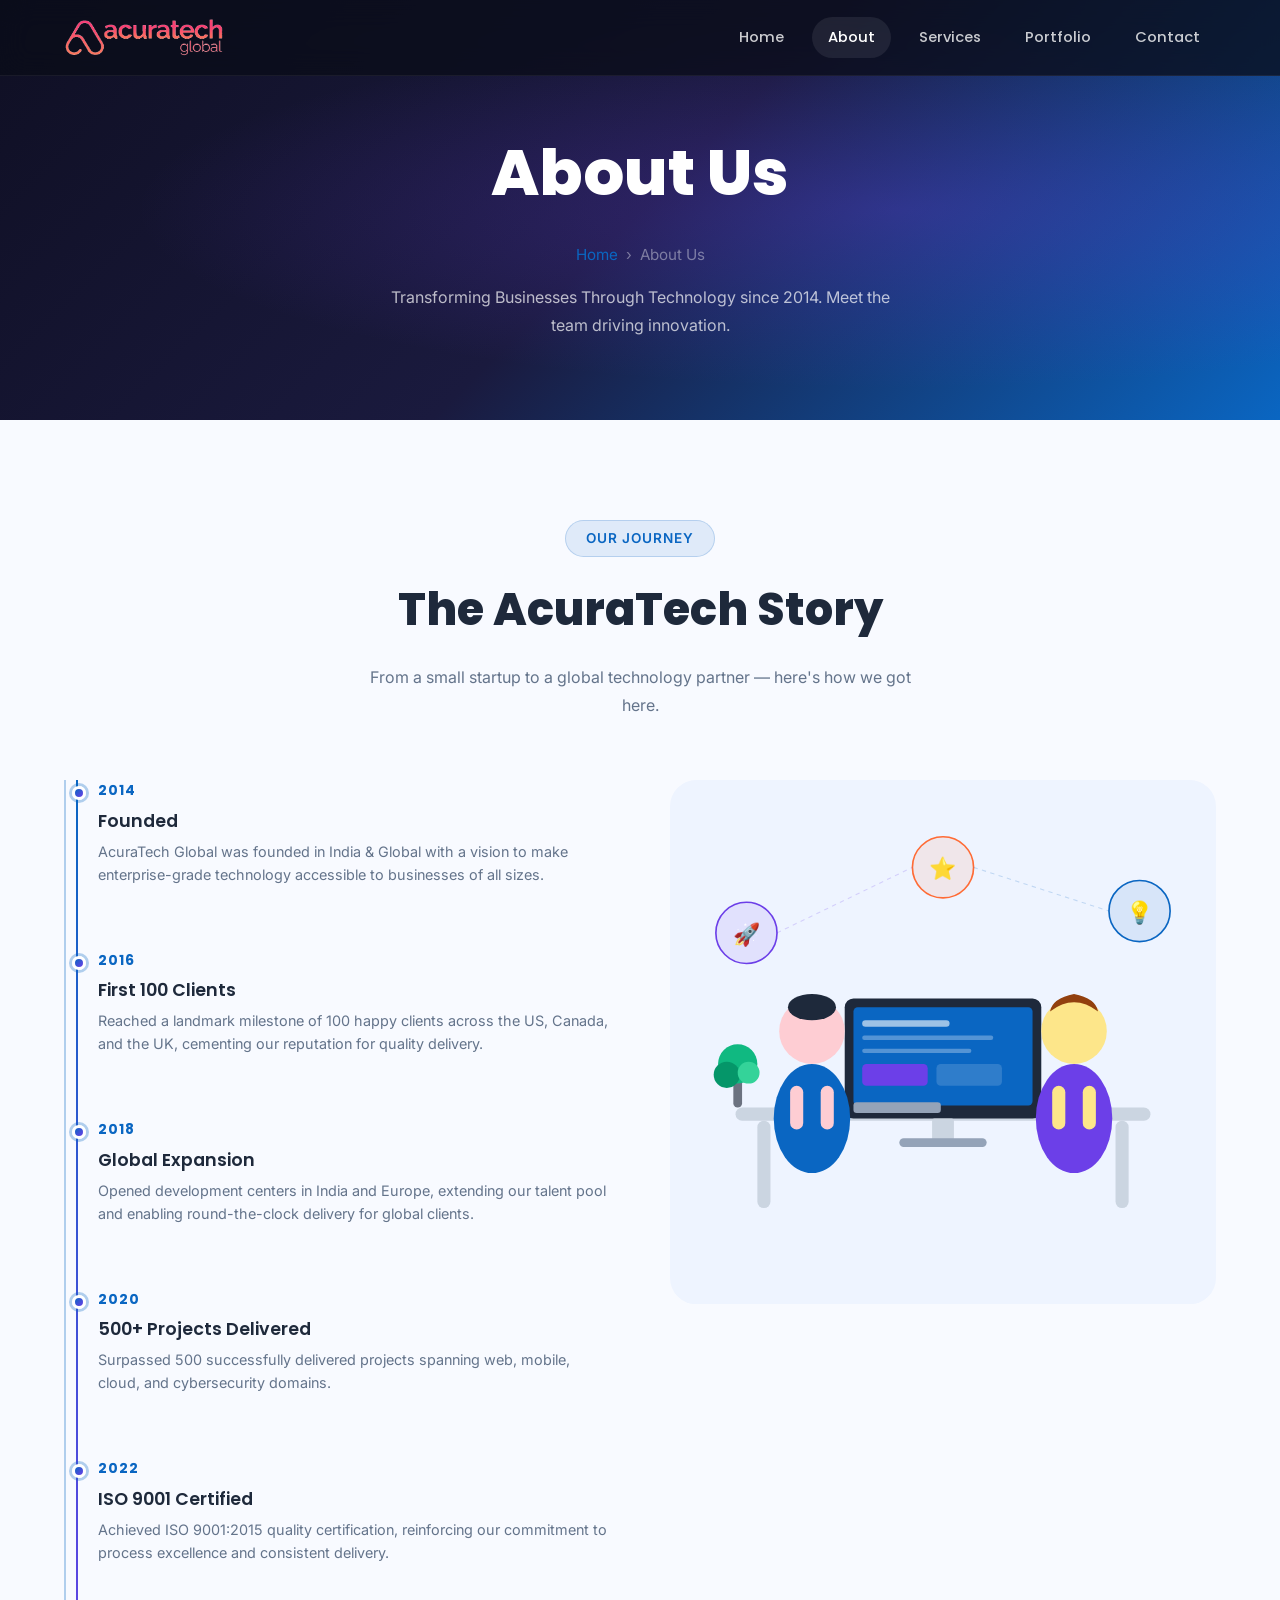
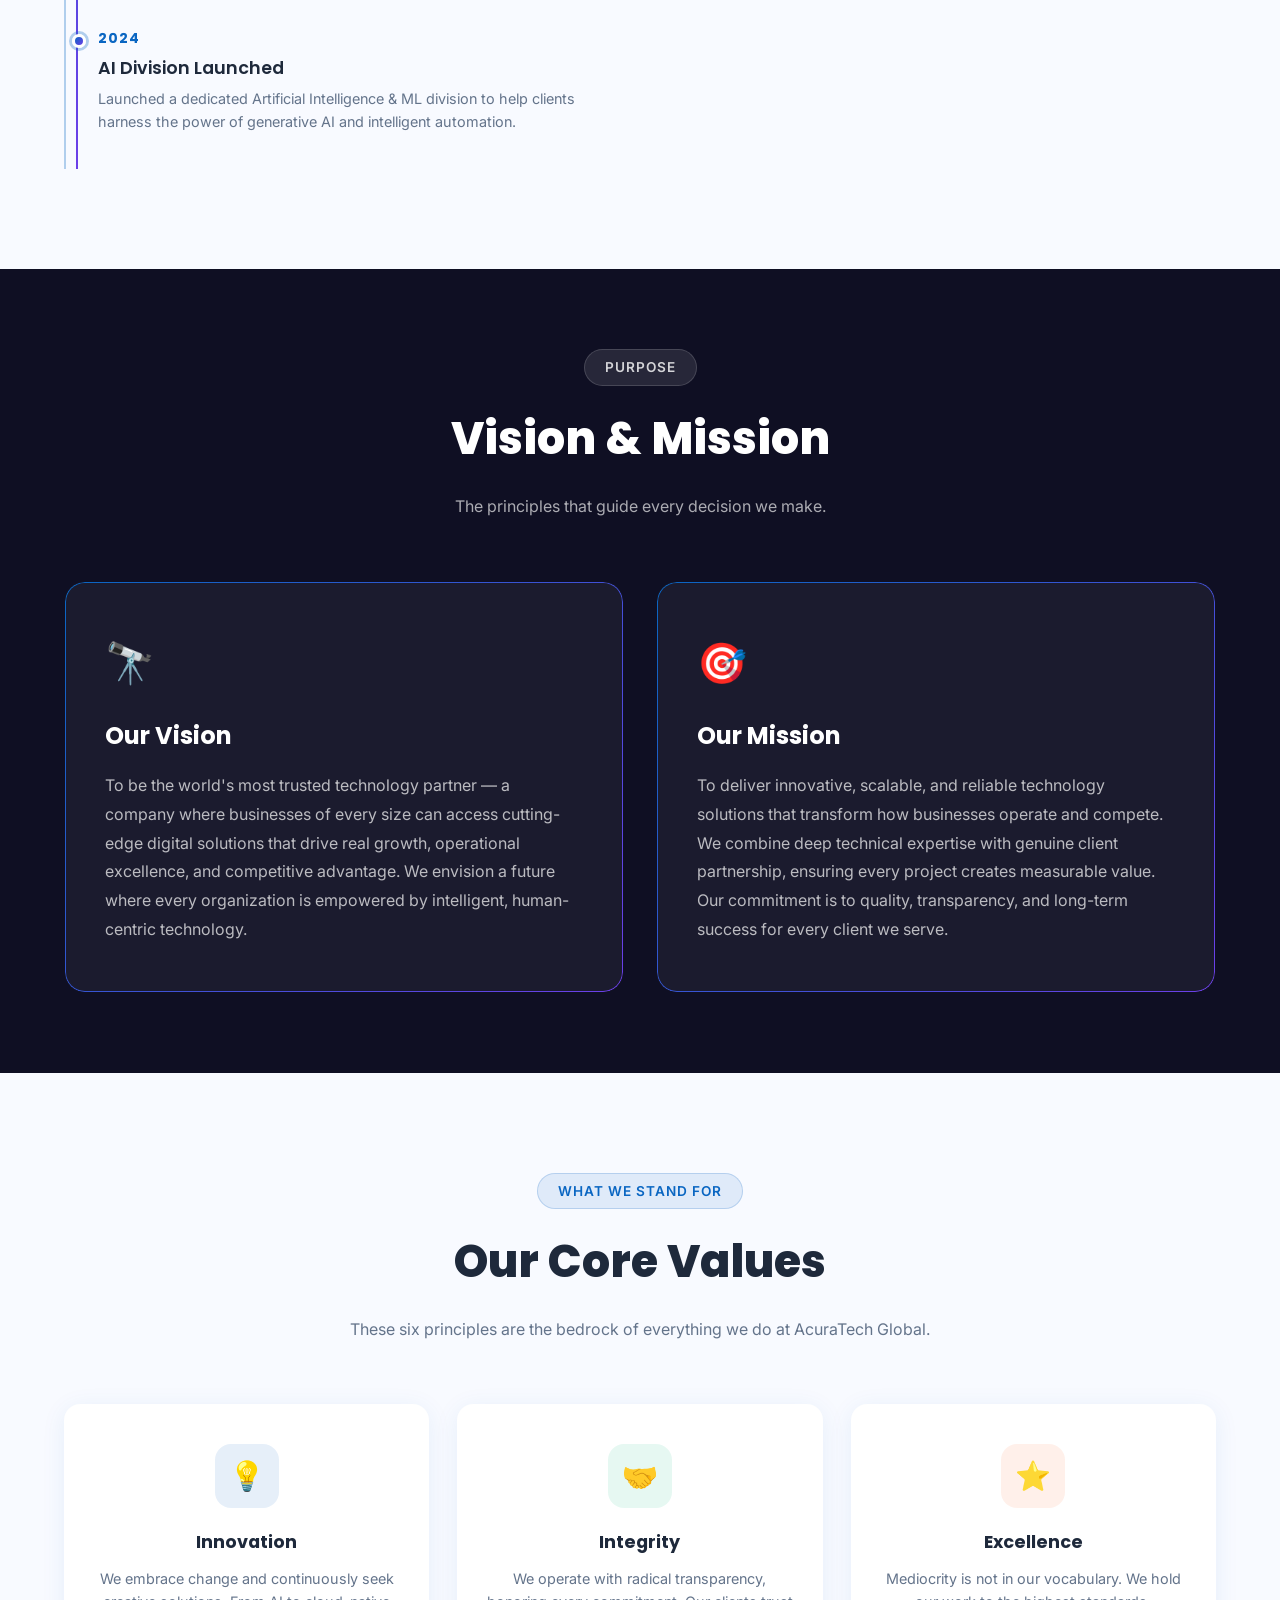
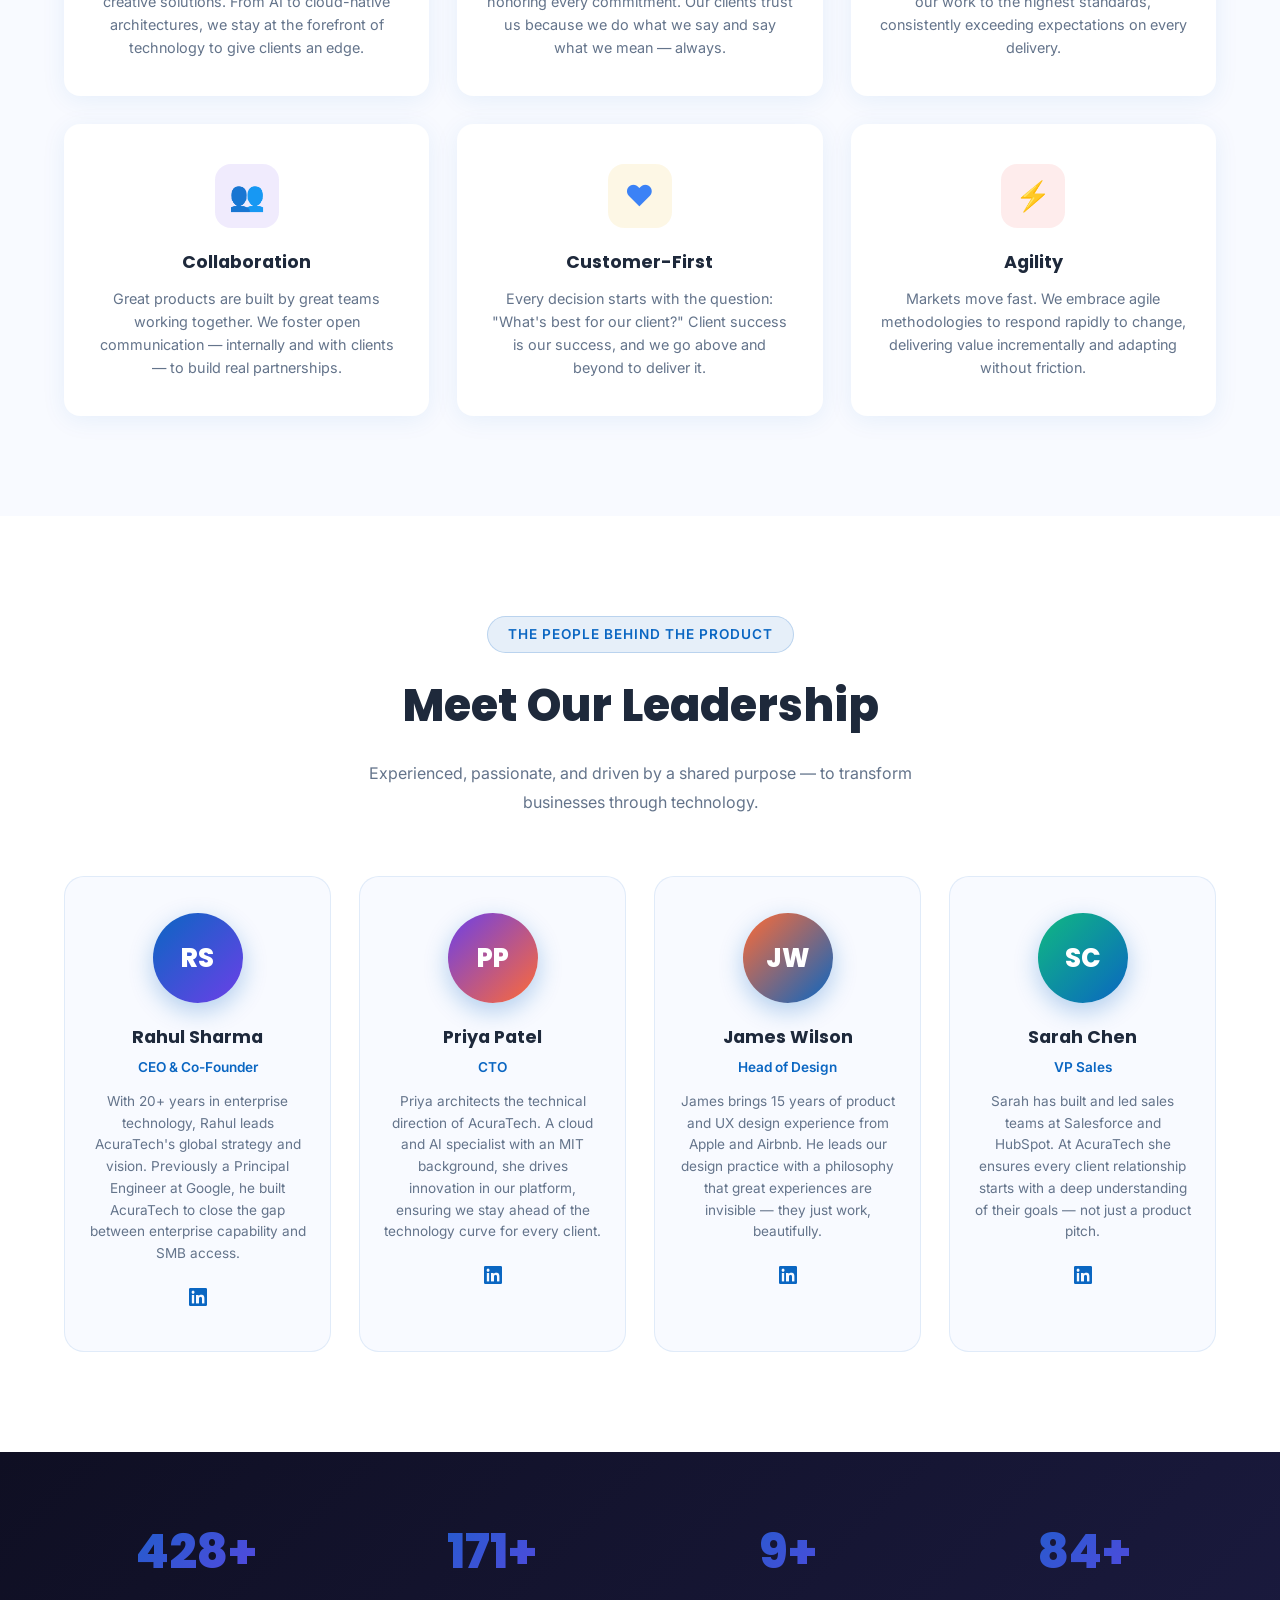
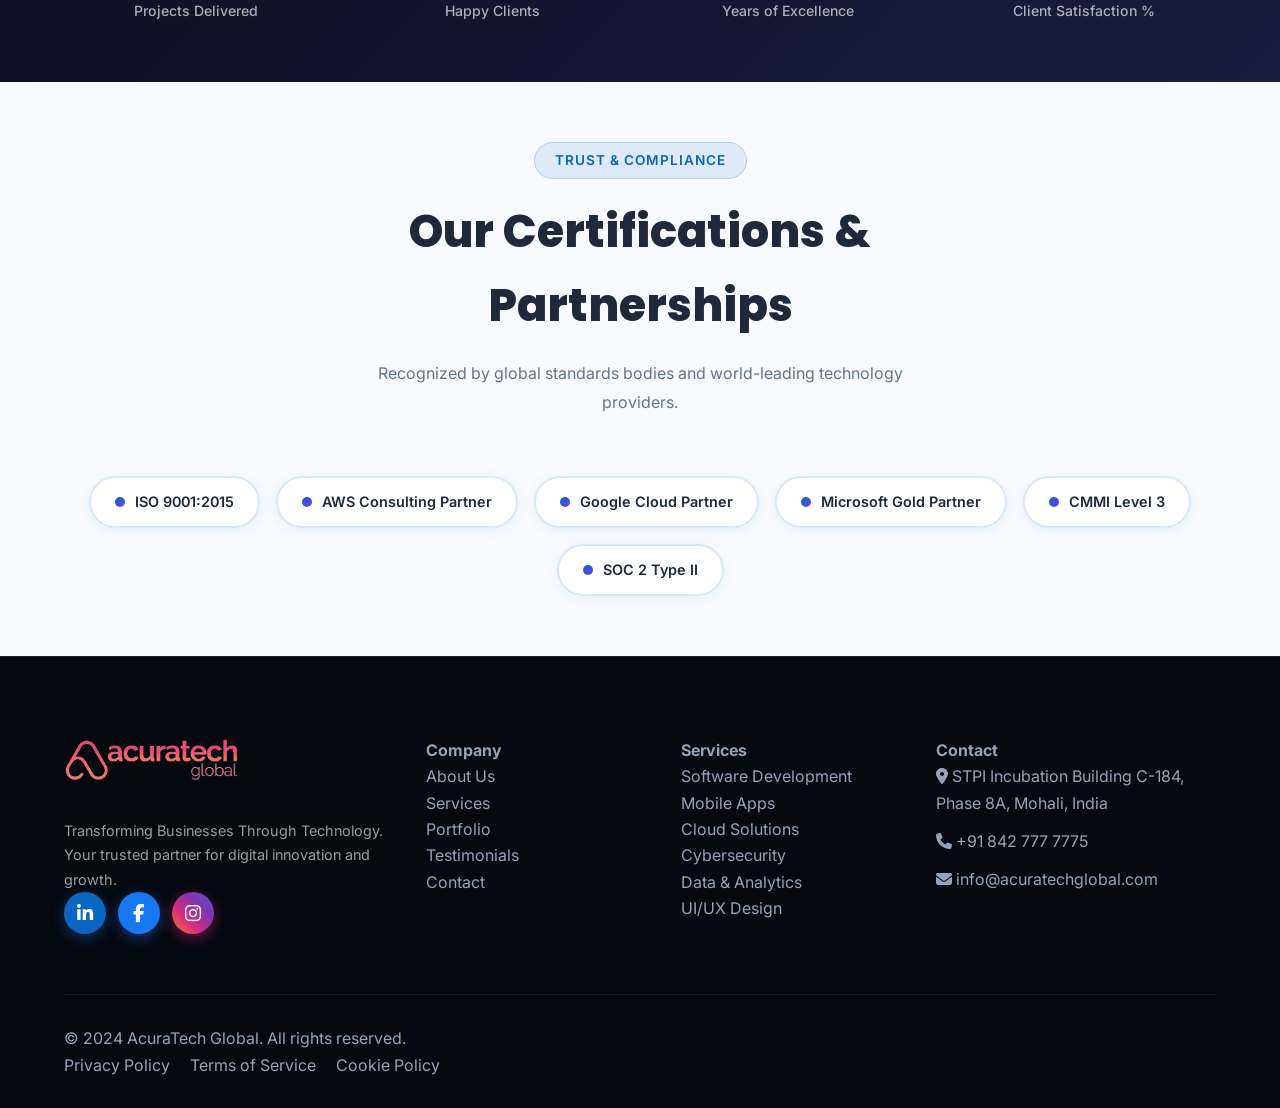
==== about.html @ f81a0699 "Initial commit" ====
<!DOCTYPE html>
<html lang="en">
<head>
  <meta charset="UTF-8" />
  <meta name="viewport" content="width=device-width, initial-scale=1.0" />
  <meta name="description" content="Learn about AcuraTech Global — our story, mission, vision, core values, and the team behind transforming businesses through technology." />
  <meta property="og:title" content="About Us | AcuraTech Global" />
  <meta property="og:description" content="Transforming Businesses Through Technology since 2014. Meet our team and discover our story." />
  <title>About Us | AcuraTech Global</title>

  <!-- Google Fonts -->
  <link rel="preconnect" href="https://fonts.googleapis.com" />
  <link rel="preconnect" href="https://fonts.gstatic.com" crossorigin />
  <link href="https://fonts.googleapis.com/css2?family=Poppins:wght@400;600;700;800&family=Inter:wght@400;500;600&display=swap" rel="stylesheet" />

  <!-- Font Awesome 6 -->
  <link rel="stylesheet" href="https://cdnjs.cloudflare.com/ajax/libs/font-awesome/6.5.0/css/all.min.css" />

  <!-- Main Stylesheet -->
  <link rel="stylesheet" href="assets/css/style.css" />

  <style>
    /* ── Page-level overrides & extras ── */

    /* Page Hero */
    .page-hero {
      background: linear-gradient(135deg, #0F0F23 0%, #1a1a3e 50%, #0A66C2 100%);
      padding: 120px 0 80px;
      text-align: center;
      position: relative;
      overflow: hidden;
    }
    .page-hero::before {
      content: '';
      position: absolute;
      inset: 0;
      background: radial-gradient(ellipse at 70% 50%, rgba(108,63,232,0.3) 0%, transparent 60%);
    }
    .page-hero h1 {
      font-family: 'Poppins', sans-serif;
      font-size: clamp(2.5rem, 5vw, 4rem);
      font-weight: 800;
      color: #fff;
      position: relative;
    }
    .breadcrumb {
      display: flex;
      justify-content: center;
      gap: 0.5rem;
      margin-top: 1rem;
      font-family: 'Inter', sans-serif;
      font-size: 0.95rem;
      color: rgba(255,255,255,0.65);
      position: relative;
    }
    .breadcrumb a { color: #0A66C2; text-decoration: none; }
    .breadcrumb span { color: rgba(255,255,255,0.4); }

    /* Story Section */
    .story-section { padding: 100px 0; background: #F8FAFF; }
    .story-grid { display: grid; grid-template-columns: 1fr 1fr; gap: 60px; align-items: start; }
    .timeline { position: relative; padding-left: 32px; }
    .timeline::before {
      content: '';
      position: absolute;
      left: 10px; top: 0; bottom: 0;
      width: 2px;
      background: linear-gradient(to bottom, #0A66C2, #6C3FE8);
    }
    .timeline-item { position: relative; margin-bottom: 36px; }
    .timeline-item::before {
      content: '';
      position: absolute;
      left: -26px; top: 6px;
      width: 14px; height: 14px;
      border-radius: 50%;
      background: linear-gradient(135deg, #0A66C2, #6C3FE8);
      border: 3px solid #fff;
      box-shadow: 0 0 0 3px rgba(10,102,194,0.3);
    }
    .timeline-year {
      font-family: 'Poppins', sans-serif;
      font-weight: 700;
      font-size: 0.85rem;
      color: #0A66C2;
      text-transform: uppercase;
      letter-spacing: 1px;
      margin-bottom: 4px;
    }
    .timeline-title {
      font-family: 'Poppins', sans-serif;
      font-weight: 600;
      font-size: 1.1rem;
      color: #1E293B;
      margin-bottom: 4px;
    }
    .timeline-desc { font-family: 'Inter', sans-serif; color: #64748B; font-size: 0.9rem; line-height: 1.6; }
    .story-illustration { display: flex; align-items: center; justify-content: center; }

    /* Vision & Mission */
    .vision-mission { padding: 80px 0; background: #0F0F23; }
    .vm-grid { display: grid; grid-template-columns: 1fr 1fr; gap: 32px; }
    .vm-card {
      border-radius: 20px;
      padding: 48px 40px;
      position: relative;
      overflow: hidden;
      background: rgba(255,255,255,0.05);
      border: 1px solid transparent;
      background-clip: padding-box;
    }
    .vm-card::before {
      content: '';
      position: absolute;
      inset: 0;
      border-radius: 20px;
      padding: 1px;
      background: linear-gradient(135deg, #0A66C2, #6C3FE8);
      -webkit-mask: linear-gradient(#fff 0 0) content-box, linear-gradient(#fff 0 0);
      -webkit-mask-composite: destination-out;
      mask-composite: exclude;
    }
    .vm-icon { font-size: 2.5rem; margin-bottom: 20px; }
    .vm-card h3 {
      font-family: 'Poppins', sans-serif;
      font-size: 1.5rem;
      font-weight: 700;
      color: #fff;
      margin-bottom: 16px;
    }
    .vm-card p { font-family: 'Inter', sans-serif; color: rgba(255,255,255,0.7); line-height: 1.8; }

    /* Core Values */
    .core-values { padding: 100px 0; background: #F8FAFF; }
    .values-grid { display: grid; grid-template-columns: repeat(3, 1fr); gap: 28px; }
    .value-card {
      background: #fff;
      border-radius: 16px;
      padding: 36px 28px;
      text-align: center;
      box-shadow: 0 4px 24px rgba(10,102,194,0.08);
      transition: transform 0.3s, box-shadow 0.3s;
      border-top: 4px solid transparent;
    }
    .value-card:hover { transform: translateY(-8px); box-shadow: 0 16px 40px rgba(10,102,194,0.15); border-top-color: #0A66C2; }
    .value-icon {
      width: 64px; height: 64px;
      border-radius: 16px;
      display: flex; align-items: center; justify-content: center;
      font-size: 1.8rem;
      margin: 0 auto 20px;
    }
    .value-card h3 { font-family: 'Poppins', sans-serif; font-weight: 700; font-size: 1.1rem; color: #1E293B; margin-bottom: 10px; }
    .value-card p { font-family: 'Inter', sans-serif; color: #64748B; font-size: 0.9rem; line-height: 1.6; }

    /* Team Section */
    .team-section { padding: 100px 0; background: #fff; }
    .team-grid { display: grid; grid-template-columns: repeat(4, 1fr); gap: 28px; }
    .team-card {
      border-radius: 20px;
      padding: 36px 24px;
      text-align: center;
      background: #F8FAFF;
      border: 1px solid rgba(10,102,194,0.1);
      transition: transform 0.3s, box-shadow 0.3s;
    }
    .team-card:hover { transform: translateY(-8px); box-shadow: 0 20px 50px rgba(10,102,194,0.12); }
    .avatar {
      width: 90px; height: 90px;
      border-radius: 50%;
      display: flex; align-items: center; justify-content: center;
      font-family: 'Poppins', sans-serif;
      font-size: 1.6rem;
      font-weight: 800;
      color: #fff;
      margin: 0 auto 20px;
      box-shadow: 0 8px 24px rgba(10,102,194,0.3);
    }
    .avatar-rs { background: linear-gradient(135deg, #0A66C2, #6C3FE8); }
    .avatar-pp { background: linear-gradient(135deg, #6C3FE8, #FF6B35); }
    .avatar-jw { background: linear-gradient(135deg, #FF6B35, #0A66C2); }
    .avatar-sc { background: linear-gradient(135deg, #10B981, #0A66C2); }
    .team-name { font-family: 'Poppins', sans-serif; font-weight: 700; font-size: 1.1rem; color: #1E293B; margin-bottom: 4px; }
    .team-role { font-family: 'Inter', sans-serif; font-size: 0.85rem; color: #0A66C2; font-weight: 600; margin-bottom: 12px; }
    .team-bio { font-family: 'Inter', sans-serif; color: #64748B; font-size: 0.85rem; line-height: 1.6; margin-bottom: 16px; }
    .team-linkedin { color: #0A66C2; font-size: 1.3rem; transition: color 0.2s; }
    .team-linkedin:hover { color: #6C3FE8; }

    /* Certifications */
    .certifications { padding: 60px 0; background: #F8FAFF; }
    .cert-pills { display: flex; flex-wrap: wrap; gap: 16px; justify-content: center; }
    .cert-pill {
      display: flex; align-items: center; gap: 10px;
      background: #fff;
      border: 2px solid rgba(10,102,194,0.15);
      border-radius: 50px;
      padding: 12px 24px;
      font-family: 'Inter', sans-serif;
      font-weight: 600;
      font-size: 0.9rem;
      color: #1E293B;
      box-shadow: 0 2px 12px rgba(10,102,194,0.08);
      transition: border-color 0.2s, box-shadow 0.2s;
    }
    .cert-pill:hover { border-color: #0A66C2; box-shadow: 0 4px 20px rgba(10,102,194,0.15); }
    .cert-pill .cert-dot {
      width: 10px; height: 10px;
      border-radius: 50%;
      background: linear-gradient(135deg, #0A66C2, #6C3FE8);
      flex-shrink: 0;
    }

    /* Stats strip — reuse homepage style */
    .stats-strip { padding: 60px 0; background: linear-gradient(135deg, #0F0F23, #1a1a3e); }
    .stats-grid { display: grid; grid-template-columns: repeat(4, 1fr); gap: 32px; text-align: center; }
    .stat-number { font-family: 'Poppins', sans-serif; font-size: 3rem; font-weight: 800; background: linear-gradient(135deg, #0A66C2, #6C3FE8); -webkit-background-clip: text; -webkit-text-fill-color: transparent; }
    .stat-label { font-family: 'Inter', sans-serif; color: rgba(255,255,255,0.65); margin-top: 8px; }

    /* Section header */
    .section-header { text-align: center; margin-bottom: 60px; }
    .section-tag {
      display: inline-block;
      background: rgba(10,102,194,0.1);
      color: #0A66C2;
      border: 1px solid rgba(10,102,194,0.2);
      border-radius: 50px;
      padding: 6px 20px;
      font-family: 'Inter', sans-serif;
      font-size: 0.85rem;
      font-weight: 600;
      text-transform: uppercase;
      letter-spacing: 1px;
      margin-bottom: 16px;
    }
    .section-header h2 {
      font-family: 'Poppins', sans-serif;
      font-size: clamp(1.8rem, 3.5vw, 2.8rem);
      font-weight: 800;
      color: #1E293B;
      margin-bottom: 16px;
    }
    .section-header h2.light { color: #fff; }
    .section-header p { font-family: 'Inter', sans-serif; color: #64748B; max-width: 580px; margin: 0 auto; line-height: 1.8; }
    .section-header p.light { color: rgba(255,255,255,0.65); }

    /* Container */
    .container { max-width: 1200px; margin: 0 auto; padding: 0 24px; }

    /* Responsive */
    @media (max-width: 1024px) { .team-grid { grid-template-columns: repeat(2, 1fr); } .values-grid { grid-template-columns: repeat(2, 1fr); } }
    @media (max-width: 768px) { .story-grid, .vm-grid { grid-template-columns: 1fr; } .team-grid { grid-template-columns: 1fr 1fr; } .stats-grid { grid-template-columns: 1fr 1fr; } }
    @media (max-width: 480px) { .team-grid, .values-grid, .stats-grid { grid-template-columns: 1fr; } }
  </style>
</head>
<body>

<!-- Page Loader -->
<div id="page-loader" class="page-loader">
  <div class="loader-spinner"></div>
</div>

<!-- Scroll Progress -->
<div id="scroll-progress" class="scroll-progress"></div>

<!-- ═══ NAVBAR ═══ -->
<header id="navbar" class="navbar">
  <div class="container nav-inner">
    <a href="index.html" class="nav-logo" aria-label="AcuraTech Global – Home">
        <img src="assets/images/logo.png" alt="AcuraTech Global" class="site-logo" width="165" height="44" />
      </a>

    <nav class="nav-links" id="nav-links">
      <a href="index.html">Home</a>
      <a href="about.html" class="active">About</a>
      <a href="services.html">Services</a>
      <a href="index.html#portfolio">Portfolio</a>
      <a href="contact.html">Contact</a>
    </nav>

    <div class="nav-actions">
      <button class="menu-btn" id="menu-btn" aria-label="Toggle menu">
        <span></span><span></span><span></span>
      </button>
    </div>
  </div>

  <!-- Mobile menu -->
  <div class="mobile-menu" id="mobile-menu">
    <a href="index.html">Home</a>
    <a href="about.html" class="active">About</a>
    <a href="services.html">Services</a>
    <a href="index.html#portfolio">Portfolio</a>
    <a href="contact.html">Contact</a>
    </div>
</header>

<main>

  <!-- ═══ PAGE HERO ═══ -->
  <section class="page-hero">
    <div class="container">
      <h1>About Us</h1>
      <nav class="breadcrumb" aria-label="Breadcrumb">
        <a href="index.html">Home</a>
        <span>›</span>
        <span>About Us</span>
      </nav>
      <p style="color:rgba(255,255,255,0.7); font-family:'Inter',sans-serif; margin-top:16px; max-width:520px; margin-left:auto; margin-right:auto; line-height:1.8; position:relative;">
        Transforming Businesses Through Technology since 2014. Meet the team driving innovation.
      </p>
    </div>
  </section>

  <!-- ═══ OUR STORY ═══ -->
  <section class="story-section animate-on-scroll">
    <div class="container">
      <div class="section-header">
        <div class="section-tag">Our Journey</div>
        <h2>The AcuraTech Story</h2>
        <p>From a small startup to a global technology partner — here's how we got here.</p>
      </div>

      <div class="story-grid">
        <!-- Timeline -->
        <div class="timeline">
          <div class="timeline-item animate-on-scroll">
            <div class="timeline-year">2014</div>
            <div class="timeline-title">Founded</div>
            <div class="timeline-desc">AcuraTech Global was founded in India & Global with a vision to make enterprise-grade technology accessible to businesses of all sizes.</div>
          </div>
          <div class="timeline-item animate-on-scroll">
            <div class="timeline-year">2016</div>
            <div class="timeline-title">First 100 Clients</div>
            <div class="timeline-desc">Reached a landmark milestone of 100 happy clients across the US, Canada, and the UK, cementing our reputation for quality delivery.</div>
          </div>
          <div class="timeline-item animate-on-scroll">
            <div class="timeline-year">2018</div>
            <div class="timeline-title">Global Expansion</div>
            <div class="timeline-desc">Opened development centers in India and Europe, extending our talent pool and enabling round-the-clock delivery for global clients.</div>
          </div>
          <div class="timeline-item animate-on-scroll">
            <div class="timeline-year">2020</div>
            <div class="timeline-title">500+ Projects Delivered</div>
            <div class="timeline-desc">Surpassed 500 successfully delivered projects spanning web, mobile, cloud, and cybersecurity domains.</div>
          </div>
          <div class="timeline-item animate-on-scroll">
            <div class="timeline-year">2022</div>
            <div class="timeline-title">ISO 9001 Certified</div>
            <div class="timeline-desc">Achieved ISO 9001:2015 quality certification, reinforcing our commitment to process excellence and consistent delivery.</div>
          </div>
          <div class="timeline-item animate-on-scroll">
            <div class="timeline-year">2024</div>
            <div class="timeline-title">AI Division Launched</div>
            <div class="timeline-desc">Launched a dedicated Artificial Intelligence & ML division to help clients harness the power of generative AI and intelligent automation.</div>
          </div>
        </div>

        <!-- Illustration -->
        <div class="story-illustration animate-on-scroll">
          <svg width="100%" viewBox="0 0 500 480" fill="none" xmlns="http://www.w3.org/2000/svg" aria-label="Office team illustration">
            <!-- Background -->
            <rect width="500" height="480" rx="24" fill="#EEF4FF"/>
            <!-- Desk -->
            <rect x="60" y="300" width="380" height="12" rx="6" fill="#CBD5E1"/>
            <rect x="80" y="312" width="12" height="80" rx="6" fill="#CBD5E1"/>
            <rect x="408" y="312" width="12" height="80" rx="6" fill="#CBD5E1"/>
            <!-- Monitor -->
            <rect x="160" y="200" width="180" height="110" rx="8" fill="#1E293B"/>
            <rect x="168" y="208" width="164" height="90" rx="4" fill="#0A66C2"/>
            <!-- Screen content lines -->
            <rect x="176" y="220" width="80" height="6" rx="3" fill="rgba(255,255,255,0.6)"/>
            <rect x="176" y="234" width="120" height="4" rx="2" fill="rgba(255,255,255,0.3)"/>
            <rect x="176" y="246" width="100" height="4" rx="2" fill="rgba(255,255,255,0.3)"/>
            <rect x="176" y="260" width="60" height="20" rx="4" fill="#6C3FE8"/>
            <rect x="244" y="260" width="60" height="20" rx="4" fill="rgba(255,255,255,0.15)"/>
            <!-- Monitor stand -->
            <rect x="240" y="310" width="20" height="20" rx="2" fill="#CBD5E1"/>
            <rect x="210" y="328" width="80" height="8" rx="4" fill="#94A3B8"/>
            <!-- Person 1 -->
            <circle cx="130" cy="230" r="30" fill="#FECDD3"/>
            <ellipse cx="130" cy="310" rx="35" ry="50" fill="#0A66C2"/>
            <rect x="110" y="280" width="12" height="40" rx="6" fill="#FECDD3"/>
            <rect x="138" y="280" width="12" height="40" rx="6" fill="#FECDD3"/>
            <!-- Person 1 hair -->
            <ellipse cx="130" cy="208" rx="22" ry="12" fill="#1E293B"/>
            <!-- Person 2 -->
            <circle cx="370" cy="230" r="30" fill="#FDE68A"/>
            <ellipse cx="370" cy="310" rx="35" ry="50" fill="#6C3FE8"/>
            <rect x="350" y="280" width="12" height="40" rx="6" fill="#FDE68A"/>
            <rect x="378" y="280" width="12" height="40" rx="6" fill="#FDE68A"/>
            <!-- Person 2 hair -->
            <path d="M348 212 Q370 195 392 212 Q390 200 370 196 Q350 200 348 212Z" fill="#92400E"/>
            <!-- Keyboard -->
            <rect x="168" y="295" width="80" height="10" rx="3" fill="#94A3B8"/>
            <!-- Plants -->
            <rect x="58" y="270" width="8" height="30" rx="4" fill="#6B7280"/>
            <circle cx="62" cy="260" r="18" fill="#10B981"/>
            <circle cx="52" cy="270" r="12" fill="#059669"/>
            <circle cx="72" cy="268" r="10" fill="#34D399"/>
            <!-- Floating icons -->
            <circle cx="430" cy="120" r="28" fill="rgba(10,102,194,0.1)" stroke="#0A66C2" stroke-width="1.5"/>
            <text x="430" y="128" text-anchor="middle" fill="#0A66C2" font-size="20">💡</text>
            <circle cx="70" cy="140" r="28" fill="rgba(108,63,232,0.1)" stroke="#6C3FE8" stroke-width="1.5"/>
            <text x="70" y="148" text-anchor="middle" fill="#6C3FE8" font-size="20">🚀</text>
            <circle cx="250" cy="80" r="28" fill="rgba(255,107,53,0.1)" stroke="#FF6B35" stroke-width="1.5"/>
            <text x="250" y="88" text-anchor="middle" fill="#FF6B35" font-size="20">⭐</text>
            <!-- Connecting lines (decorative) -->
            <line x1="98" y1="140" x2="222" y2="80" stroke="rgba(108,63,232,0.2)" stroke-width="1" stroke-dasharray="4 4"/>
            <line x1="278" y1="80" x2="402" y2="120" stroke="rgba(10,102,194,0.2)" stroke-width="1" stroke-dasharray="4 4"/>
          </svg>
        </div>
      </div>
    </div>
  </section>

  <!-- ═══ VISION & MISSION ═══ -->
  <section class="vision-mission">
    <div class="container">
      <div class="section-header">
        <div class="section-tag" style="background:rgba(255,255,255,0.1); color:rgba(255,255,255,0.8); border-color:rgba(255,255,255,0.15);">Purpose</div>
        <h2 class="light">Vision &amp; Mission</h2>
        <p class="light">The principles that guide every decision we make.</p>
      </div>
      <div class="vm-grid animate-on-scroll">
        <div class="vm-card">
          <div class="vm-icon">🔭</div>
          <h3>Our Vision</h3>
          <p>To be the world's most trusted technology partner — a company where businesses of every size can access cutting-edge digital solutions that drive real growth, operational excellence, and competitive advantage. We envision a future where every organization is empowered by intelligent, human-centric technology.</p>
        </div>
        <div class="vm-card">
          <div class="vm-icon">🎯</div>
          <h3>Our Mission</h3>
          <p>To deliver innovative, scalable, and reliable technology solutions that transform how businesses operate and compete. We combine deep technical expertise with genuine client partnership, ensuring every project creates measurable value. Our commitment is to quality, transparency, and long-term success for every client we serve.</p>
        </div>
      </div>
    </div>
  </section>

  <!-- ═══ CORE VALUES ═══ -->
  <section class="core-values">
    <div class="container">
      <div class="section-header">
        <div class="section-tag">What We Stand For</div>
        <h2>Our Core Values</h2>
        <p>These six principles are the bedrock of everything we do at AcuraTech Global.</p>
      </div>
      <div class="values-grid stagger-children">
        <div class="value-card animate-on-scroll">
          <div class="value-icon" style="background:rgba(10,102,194,0.1);">💡</div>
          <h3>Innovation</h3>
          <p>We embrace change and continuously seek creative solutions. From AI to cloud-native architectures, we stay at the forefront of technology to give clients an edge.</p>
        </div>
        <div class="value-card animate-on-scroll">
          <div class="value-icon" style="background:rgba(16,185,129,0.1);">🤝</div>
          <h3>Integrity</h3>
          <p>We operate with radical transparency, honoring every commitment. Our clients trust us because we do what we say and say what we mean — always.</p>
        </div>
        <div class="value-card animate-on-scroll">
          <div class="value-icon" style="background:rgba(255,107,53,0.1);">⭐</div>
          <h3>Excellence</h3>
          <p>Mediocrity is not in our vocabulary. We hold our work to the highest standards, consistently exceeding expectations on every delivery.</p>
        </div>
        <div class="value-card animate-on-scroll">
          <div class="value-icon" style="background:rgba(108,63,232,0.1);">👥</div>
          <h3>Collaboration</h3>
          <p>Great products are built by great teams working together. We foster open communication — internally and with clients — to build real partnerships.</p>
        </div>
        <div class="value-card animate-on-scroll">
          <div class="value-icon" style="background:rgba(234,179,8,0.1);">❤️</div>
          <h3>Customer-First</h3>
          <p>Every decision starts with the question: "What's best for our client?" Client success is our success, and we go above and beyond to deliver it.</p>
        </div>
        <div class="value-card animate-on-scroll">
          <div class="value-icon" style="background:rgba(239,68,68,0.1);">⚡</div>
          <h3>Agility</h3>
          <p>Markets move fast. We embrace agile methodologies to respond rapidly to change, delivering value incrementally and adapting without friction.</p>
        </div>
      </div>
    </div>
  </section>

  <!-- ═══ TEAM ═══ -->
  <section class="team-section">
    <div class="container">
      <div class="section-header">
        <div class="section-tag">The People Behind the Product</div>
        <h2>Meet Our Leadership</h2>
        <p>Experienced, passionate, and driven by a shared purpose — to transform businesses through technology.</p>
      </div>
      <div class="team-grid stagger-children">

        <!-- Rahul Sharma -->
        <div class="team-card animate-on-scroll">
          <div class="avatar avatar-rs">RS</div>
          <div class="team-name">Rahul Sharma</div>
          <div class="team-role">CEO &amp; Co-Founder</div>
          <div class="team-bio">With 20+ years in enterprise technology, Rahul leads AcuraTech's global strategy and vision. Previously a Principal Engineer at Google, he built AcuraTech to close the gap between enterprise capability and SMB access.</div>
          <a href="#" class="team-linkedin" aria-label="Rahul Sharma LinkedIn"><i class="fab fa-linkedin"></i></a>
        </div>

        <!-- Priya Patel -->
        <div class="team-card animate-on-scroll">
          <div class="avatar avatar-pp">PP</div>
          <div class="team-name">Priya Patel</div>
          <div class="team-role">CTO</div>
          <div class="team-bio">Priya architects the technical direction of AcuraTech. A cloud and AI specialist with an MIT background, she drives innovation in our platform, ensuring we stay ahead of the technology curve for every client.</div>
          <a href="#" class="team-linkedin" aria-label="Priya Patel LinkedIn"><i class="fab fa-linkedin"></i></a>
        </div>

        <!-- James Wilson -->
        <div class="team-card animate-on-scroll">
          <div class="avatar avatar-jw">JW</div>
          <div class="team-name">James Wilson</div>
          <div class="team-role">Head of Design</div>
          <div class="team-bio">James brings 15 years of product and UX design experience from Apple and Airbnb. He leads our design practice with a philosophy that great experiences are invisible — they just work, beautifully.</div>
          <a href="#" class="team-linkedin" aria-label="James Wilson LinkedIn"><i class="fab fa-linkedin"></i></a>
        </div>

        <!-- Sarah Chen -->
        <div class="team-card animate-on-scroll">
          <div class="avatar avatar-sc">SC</div>
          <div class="team-name">Sarah Chen</div>
          <div class="team-role">VP Sales</div>
          <div class="team-bio">Sarah has built and led sales teams at Salesforce and HubSpot. At AcuraTech she ensures every client relationship starts with a deep understanding of their goals — not just a product pitch.</div>
          <a href="#" class="team-linkedin" aria-label="Sarah Chen LinkedIn"><i class="fab fa-linkedin"></i></a>
        </div>

      </div>
    </div>
  </section>

  <!-- ═══ STATS STRIP ═══ -->
  <section class="stats-strip">
    <div class="container">
      <div class="stats-grid">
        <div class="animate-on-scroll">
          <div class="stat-number" data-target="500">0</div>
          <div class="stat-label">Projects Delivered</div>
        </div>
        <div class="animate-on-scroll">
          <div class="stat-number" data-target="200">0</div>
          <div class="stat-label">Happy Clients</div>
        </div>
        <div class="animate-on-scroll">
          <div class="stat-number" data-target="10">0</div>
          <div class="stat-label">Years of Excellence</div>
        </div>
        <div class="animate-on-scroll">
          <div class="stat-number" data-target="98">0</div>
          <div class="stat-label">Client Satisfaction %</div>
        </div>
      </div>
    </div>
  </section>

  <!-- ═══ CERTIFICATIONS ═══ -->
  <section class="certifications">
    <div class="container">
      <div class="section-header">
        <div class="section-tag">Trust &amp; Compliance</div>
        <h2>Our Certifications &amp; Partnerships</h2>
        <p>Recognized by global standards bodies and world-leading technology providers.</p>
      </div>
      <div class="cert-pills animate-on-scroll">
        <div class="cert-pill"><span class="cert-dot"></span>ISO 9001:2015</div>
        <div class="cert-pill"><span class="cert-dot"></span>AWS Consulting Partner</div>
        <div class="cert-pill"><span class="cert-dot"></span>Google Cloud Partner</div>
        <div class="cert-pill"><span class="cert-dot"></span>Microsoft Gold Partner</div>
        <div class="cert-pill"><span class="cert-dot"></span>CMMI Level 3</div>
        <div class="cert-pill"><span class="cert-dot"></span>SOC 2 Type II</div>
      </div>
    </div>
  </section>

</main>

<!-- ═══ FOOTER ═══ -->
<footer class="footer">
  <div class="container">
    <div class="footer-grid">
      <div class="footer-brand">
        <a href="index.html" class="footer-logo" aria-label="AcuraTech Global – Home">
        <img src="assets/images/logo.png" alt="AcuraTech Global" class="footer-logo-img" width="175" height="46" />
      </a>
        <p style="color:rgba(255,255,255,0.6); font-family:'Inter',sans-serif; line-height:1.7; font-size:0.9rem;">Transforming Businesses Through Technology. Your trusted partner for digital innovation and growth.</p>
        <div class="footer-socials" aria-label="Social media links">
              <a href="https://in.linkedin.com/company/acuratech-global" class="social-link" aria-label="LinkedIn" target="_blank" rel="noopener noreferrer"><i class="fa-brands fa-linkedin-in"></i></a>
              <a href="https://www.facebook.com/acuratechglobal" class="social-link" aria-label="Facebook" target="_blank" rel="noopener noreferrer"><i class="fa-brands fa-facebook-f"></i></a>
              <a href="https://www.instagram.com/acuratechglobal?fqnt=MTJtbnV0OXJpMGZpbQ%3D%3D&utm_source=qr" class="social-link" aria-label="Instagram" target="_blank" rel="noopener noreferrer"><i class="fa-brands fa-instagram"></i></a>
            </div>
      </div>

      <div class="footer-col">
        <h4>Company</h4>
        <ul>
          <li><a href="about.html">About Us</a></li>
          <li><a href="services.html">Services</a></li>
          <li><a href="index.html#portfolio">Portfolio</a></li>
          <li><a href="index.html#testimonials">Testimonials</a></li>
          <li><a href="contact.html">Contact</a></li>
        </ul>
      </div>

      <div class="footer-col">
        <h4>Services</h4>
        <ul>
          <li><a href="services.html#software">Software Development</a></li>
          <li><a href="services.html#mobile">Mobile Apps</a></li>
          <li><a href="services.html#cloud">Cloud Solutions</a></li>
          <li><a href="services.html#security">Cybersecurity</a></li>
          <li><a href="services.html#data">Data &amp; Analytics</a></li>
          <li><a href="services.html#design">UI/UX Design</a></li>
        </ul>
      </div>

      <div class="footer-col">
        <h4>Contact</h4>
        <ul class="footer-contact-list">
          <li><i class="fas fa-map-marker-alt"></i> STPI Incubation Building C-184, Phase 8A, Mohali, India</li>
          <li><i class="fas fa-phone"></i> <a href="tel:+918427777775">+91 842 777 7775</a></li>
          <li><i class="fas fa-envelope"></i> <a href="mailto:info@acuratechglobal.com">info@acuratechglobal.com</a></li>
        </ul>
      </div>
    </div>

    <div class="footer-bottom">
      <p>&copy; 2024 AcuraTech Global. All rights reserved.</p>
      <div class="footer-bottom-links">
        <a href="#">Privacy Policy</a>
        <a href="#">Terms of Service</a>
        <a href="#">Cookie Policy</a>
      </div>
    </div>
  </div>
</footer>

<!-- Back to Top -->
<button id="back-to-top" aria-label="Back to top"><i class="fas fa-arrow-up"></i></button>

<script src="assets/js/main.js"></script>
</body>
</html>
---- assets/css/style.css ----
/* =============================================================================
   AcuraTech Global – Master Design System & Stylesheet
   Modern, High-Performance, Fully Responsive
   ============================================================================= */

/* -----------------------------------------------------------------------------
   1. GOOGLE FONTS & DESIGN VARIABLES
   ----------------------------------------------------------------------------- */
@import url('https://fonts.googleapis.com/css2?family=Poppins:wght@400;500;600;700;800&family=Inter:wght@300;400;500;600;700&display=swap');

:root {
  /* Brand Colors */
  --primary: #0A66C2;
  --primary-light: #3b82f6;
  --primary-dark: #074b91;
  --primary-glow: rgba(10, 102, 194, 0.35);

  --secondary: #6C3FE8;
  --secondary-light: #8b5cf6;
  --secondary-dark: #4c1d95;
  --secondary-glow: rgba(108, 63, 232, 0.35);

  --accent: #FF6B35;
  --accent-light: #ff8c5a;
  --accent-dark: #e04812;

  --cyan: #06b6d4;
  --emerald: #10b981;

  /* Backgrounds */
  --bg-dark: #0A0D18;
  --bg-dark-card: rgba(255, 255, 255, 0.04);
  --bg-dark-card-hover: rgba(255, 255, 255, 0.08);
  --bg-dark-card-border: rgba(255, 255, 255, 0.09);
  --bg-dark-card-border-hover: rgba(10, 102, 194, 0.45);

  --bg-light: #F8FAFF;
  --bg-light-card: #FFFFFF;

  /* Typography */
  --font-heading: 'Poppins', sans-serif;
  --font-body: 'Inter', sans-serif;

  /* Text Colors */
  --text-white: #FFFFFF;
  --text-light: #E2E8F0;
  --text-muted: #94A3B8;
  --text-dark: #0F172A;
  --text-dark-muted: #64748B;

  /* Gradients */
  --grad-primary: linear-gradient(135deg, #0A66C2 0%, #6C3FE8 100%);
  --grad-accent: linear-gradient(135deg, #FF6B35 0%, #FF9E00 100%);
  --grad-dark: linear-gradient(180deg, #0A0D18 0%, #111827 100%);
  --grad-card: linear-gradient(135deg, rgba(255,255,255,0.06) 0%, rgba(255,255,255,0.02) 100%);

  /* UI Tokens */
  --radius-sm: 8px;
  --radius-md: 12px;
  --radius-lg: 18px;
  --radius-xl: 24px;
  --radius-full: 9999px;

  --shadow-sm: 0 2px 8px rgba(0, 0, 0, 0.12);
  --shadow-md: 0 8px 24px rgba(0, 0, 0, 0.2);
  --shadow-lg: 0 16px 40px rgba(0, 0, 0, 0.35);
  --shadow-glow: 0 0 30px var(--primary-glow);

  --navbar-height: 76px;
  --transition: all 0.28s cubic-bezier(0.4, 0, 0.2, 1);
}

/* -----------------------------------------------------------------------------
   2. RESET & BASE
   ----------------------------------------------------------------------------- */
*, *::before, *::after {
  box-sizing: border-box;
  margin: 0;
  padding: 0;
}

html {
  scroll-behavior: smooth;
  font-size: 16px;
}

body {
  font-family: var(--font-body);
  background-color: var(--bg-dark);
  color: var(--text-light);
  line-height: 1.65;
  overflow-x: hidden;
  -webkit-font-smoothing: antialiased;
}

a {
  color: inherit;
  text-decoration: none;
  transition: var(--transition);
}

ul, ol {
  list-style: none;
}

/* CRUCIAL SVG SIZING: Never let any SVG expand beyond its intrinsic or assigned size */
svg {
  display: inline-block;
  vertical-align: middle;
  max-width: 100%;
}

img {
  max-width: 100%;
  height: auto;
  display: block;
}

button, input, textarea, select {
  font-family: inherit;
  font-size: inherit;
  border: none;
  outline: none;
}

/* -----------------------------------------------------------------------------
   3. STRICT ICON & LOGO SIZING (Fixes user giant icon issue)
   ----------------------------------------------------------------------------- */
.logo-hex, 
.footer-logo-hex {
  width: 44px !important;
  height: 44px !important;
  min-width: 44px !important;
  max-width: 44px !important;
  flex-shrink: 0;
  display: inline-block;
}

.loader-logo {
  width: 64px !important;
  height: 64px !important;
  display: inline-block;
}

.stat-icon, .stat-item .stat-icon {
  width: 56px;
  height: 56px;
  border-radius: var(--radius-md);
  display: flex;
  align-items: center;
  justify-content: center;
  flex-shrink: 0;
}

.stat-icon svg, .stat-item svg {
  width: 32px !important;
  height: 32px !important;
  max-width: 32px !important;
  max-height: 32px !important;
}

.service-icon, .svc-icon-wrap {
  width: 60px;
  height: 60px;
  border-radius: var(--radius-md);
  display: flex;
  align-items: center;
  justify-content: center;
  margin-bottom: 20px;
  flex-shrink: 0;
}

.service-icon svg, .svc-icon-wrap svg {
  width: 38px !important;
  height: 38px !important;
  max-width: 38px !important;
  max-height: 38px !important;
}

.feature-check {
  width: 22px;
  height: 22px;
  flex-shrink: 0;
  display: flex;
  align-items: center;
  justify-content: center;
}

.feature-check svg {
  width: 20px !important;
  height: 20px !important;
  flex-shrink: 0;
}

.step-icon {
  width: 64px;
  height: 64px;
  border-radius: var(--radius-lg);
  display: flex;
  align-items: center;
  justify-content: center;
  margin-bottom: 20px;
  flex-shrink: 0;
}

.step-icon svg {
  width: 36px !important;
  height: 36px !important;
}

.process-arrow {
  display: flex;
  align-items: center;
  justify-content: center;
  flex-shrink: 0;
}

.process-arrow svg {
  width: 48px !important;
  height: 18px !important;
}

.author-avatar {
  width: 48px;
  height: 48px;
  border-radius: 50%;
  overflow: hidden;
  flex-shrink: 0;
}

.author-avatar svg {
  width: 48px !important;
  height: 48px !important;
}

.prev-btn svg, .next-btn svg {
  width: 20px !important;
  height: 20px !important;
}

.social-link svg, .footer-social svg {
  width: 18px !important;
  height: 18px !important;
}

#back-to-top svg {
  width: 20px !important;
  height: 20px !important;
}

.hero-svg {
  width: 100% !important;
  max-width: 520px !important;
  height: auto !important;
  display: block;
  margin: 0 auto;
}

.why-svg {
  width: 100% !important;
  max-width: 450px !important;
  height: auto !important;
  display: block;
  margin: 0 auto;
}

.portfolio-svg {
  width: 100% !important;
  max-height: 200px !important;
  height: auto !important;
  display: block;
  object-fit: cover;
}

/* -----------------------------------------------------------------------------
   4. LAYOUT & CONTAINERS
   ----------------------------------------------------------------------------- */
.container, .nav-container, .hero-container, .stats-container, 
.why-container, .footer-container, .cta-container, .filter-inner {
  width: 100%;
  max-width: 1240px;
  margin-left: auto;
  margin-right: auto;
  padding-left: 24px;
  padding-right: 24px;
}

.section-padding {
  padding-top: 60px;
  padding-bottom: 60px;
}

.section-header {
  text-align: center;
  max-width: 720px;
  margin: 0 auto 36px;
}

.section-eyebrow, .section-tag {
  display: inline-block;
  font-family: var(--font-heading);
  font-size: 0.85rem;
  font-weight: 600;
  letter-spacing: 1.5px;
  text-transform: uppercase;
  color: var(--primary-light);
  margin-bottom: 12px;
  padding: 6px 14px;
  background: rgba(10, 102, 194, 0.12);
  border-radius: var(--radius-full);
  border: 1px solid rgba(10, 102, 194, 0.25);
}

.section-title {
  font-family: var(--font-heading);
  font-size: clamp(2rem, 3.5vw, 2.75rem);
  font-weight: 700;
  color: var(--text-white);
  line-height: 1.25;
  margin-bottom: 16px;
}

.section-subtitle {
  font-size: 1.08rem;
  color: var(--text-muted);
  line-height: 1.7;
}

.gradient-text, .text-gradient {
  background: var(--grad-primary);
  -webkit-background-clip: text;
  -webkit-text-fill-color: transparent;
}

/* -----------------------------------------------------------------------------
   5. BUTTONS
   ----------------------------------------------------------------------------- */
.btn {
  display: inline-flex;
  align-items: center;
  justify-content: center;
  gap: 10px;
  padding: 13px 26px;
  border-radius: var(--radius-full);
  font-family: var(--font-heading);
  font-size: 0.95rem;
  font-weight: 600;
  cursor: pointer;
  transition: var(--transition);
  text-decoration: none;
  white-space: nowrap;
}

.btn-primary {
  background: var(--grad-primary);
  color: var(--text-white);
  box-shadow: 0 4px 18px var(--primary-glow);
}
.btn-primary:hover {
  transform: translateY(-2px);
  box-shadow: 0 8px 26px rgba(10, 102, 194, 0.55);
  color: var(--text-white);
}

.btn-secondary {
  background: rgba(255, 255, 255, 0.08);
  color: var(--text-white);
  border: 1px solid rgba(255, 255, 255, 0.15);
  backdrop-filter: blur(8px);
}
.btn-secondary:hover {
  background: rgba(255, 255, 255, 0.15);
  border-color: rgba(255, 255, 255, 0.3);
  transform: translateY(-2px);
}

.btn-outline {
  background: transparent;
  color: var(--primary-light);
  border: 1.5px solid var(--primary-light);
}
.btn-outline:hover {
  background: var(--primary);
  color: var(--text-white);
  transform: translateY(-2px);
}

.btn-outline-white {
  background: transparent;
  color: var(--text-white);
  border: 1.5px solid rgba(255, 255, 255, 0.35);
}
.btn-outline-white:hover {
  background: var(--text-white);
  color: var(--bg-dark);
  transform: translateY(-2px);
}

.btn-white {
  background: var(--text-white);
  color: var(--bg-dark);
  box-shadow: 0 4px 16px rgba(0,0,0,0.2);
}
.btn-white:hover {
  background: #f1f5f9;
  transform: translateY(-2px);
}

.btn-lg {
  padding: 16px 32px;
  font-size: 1.05rem;
}

.btn-sm {
  padding: 9px 18px;
  font-size: 0.85rem;
}

/* -----------------------------------------------------------------------------
   6. HEADER & NAVBAR
   ----------------------------------------------------------------------------- */
#navbar, .navbar {
  position: fixed;
  top: 0;
  left: 0;
  width: 100%;
  height: var(--navbar-height);
  z-index: 1000;
  transition: var(--transition);
  background: rgba(10, 13, 24, 0.75);
  backdrop-filter: blur(14px);
  -webkit-backdrop-filter: blur(14px);
  border-bottom: 1px solid rgba(255, 255, 255, 0.06);
}

#navbar.scrolled {
  background: rgba(10, 13, 24, 0.94);
  box-shadow: 0 10px 30px rgba(0, 0, 0, 0.4);
  border-bottom-color: rgba(10, 102, 194, 0.2);
}

.nav-container, .nav-inner {
  display: flex;
  align-items: center;
  justify-content: space-between;
  height: 100%;
}

.nav-logo {
  display: flex;
  align-items: center;
  gap: 12px;
  text-decoration: none;
}

.nav-logo .logo-text {
  font-family: var(--font-heading);
  font-size: 1.35rem;
  font-weight: 700;
  color: var(--text-white);
  letter-spacing: -0.3px;
}

.nav-logo .logo-accent, .nav-logo .accent {
  color: var(--primary-light);
}

.logo-icon {
  width: 38px;
  height: 38px;
  background: var(--grad-primary);
  border-radius: var(--radius-sm);
  display: flex;
  align-items: center;
  justify-content: center;
  color: white;
  font-size: 1.1rem;
}

.nav-links, .navbar__nav {
  display: flex;
  align-items: center;
  gap: 12px;
  margin-left: auto;
  margin-right: 0;
}

.nav-links a {
  font-family: var(--font-heading);
  font-size: 0.92rem;
  font-weight: 500;
  color: rgba(255, 255, 255, 0.78);
  padding: 8px 16px;
  border-radius: var(--radius-full);
  transition: var(--transition);
  text-decoration: none;
}

.nav-links a:hover, .nav-links a.active {
  color: var(--text-white);
  background: rgba(255, 255, 255, 0.08);
}

.nav-link, .navbar__link {
  font-family: var(--font-heading);
  font-size: 0.92rem;
  font-weight: 500;
  color: rgba(255, 255, 255, 0.78);
  padding: 8px 16px;
  border-radius: var(--radius-full);
  transition: var(--transition);
  position: relative;
}

.nav-link:hover, .nav-link.active,
.navbar__link:hover, .navbar__link.active {
  color: var(--text-white);
  background: rgba(255, 255, 255, 0.08);
}

.nav-link.active::after {
  content: '';
  position: absolute;
  bottom: 2px;
  left: 50%;
  transform: translateX(-50%);
  width: 16px;
  height: 2px;
  background: var(--primary-light);
  border-radius: 2px;
}

.nav-cta {
  padding: 10px 22px;
  font-size: 0.9rem;
}

.hamburger, .menu-btn {
  display: none;
  flex-direction: column;
  justify-content: center;
  gap: 6px;
  width: 40px;
  height: 40px;
  background: rgba(255, 255, 255, 0.05);
  border-radius: var(--radius-sm);
  cursor: pointer;
  padding: 8px;
}

.hamburger span, .menu-btn span {
  display: block;
  width: 100%;
  height: 2px;
  background-color: var(--text-white);
  border-radius: 2px;
  transition: var(--transition);
}

#mobile-menu {
  position: fixed;
  top: var(--navbar-height);
  left: 0;
  width: 100%;
  background: rgba(10, 13, 24, 0.98);
  backdrop-filter: blur(20px);
  padding: 30px 24px;
  border-bottom: 1px solid rgba(255, 255, 255, 0.1);
  display: none;
  flex-direction: column;
  gap: 16px;
  z-index: 999;
}

#mobile-menu.open {
  display: flex;
}

.mobile-link {
  font-family: var(--font-heading);
  font-size: 1.15rem;
  font-weight: 500;
  color: rgba(255, 255, 255, 0.85);
  padding: 10px 0;
  border-bottom: 1px solid rgba(255, 255, 255, 0.05);
}

.mobile-link.active {
  color: var(--primary-light);
}

.mobile-cta {
  width: 100%;
  text-align: center;
  margin-top: 10px;
}

/* -----------------------------------------------------------------------------
   7. HERO SECTION (COMPACT & BALANCED)
   ----------------------------------------------------------------------------- */
.hero-section {
  position: relative;
  min-height: auto;
  padding-top: calc(var(--navbar-height) + 75px);
  padding-bottom: 85px;
  min-height: 72vh;
  display: flex;
  align-items: center;
  background: radial-gradient(circle at 80% 25%, rgba(108, 63, 232, 0.16) 0%, transparent 55%),
              radial-gradient(circle at 20% 65%, rgba(10, 102, 194, 0.16) 0%, transparent 55%),
              var(--bg-dark);
  overflow: hidden;
}

.hero-bg-shapes {
  position: absolute;
  inset: 0;
  pointer-events: none;
  z-index: 1;
}

.shape {
  position: absolute;
  border-radius: 50%;
  filter: blur(80px);
  opacity: 0.35;
}

.shape-1 { width: 380px; height: 380px; background: var(--primary); top: -80px; right: -80px; }
.shape-2 { width: 320px; height: 320px; background: var(--secondary); bottom: -40px; left: -40px; }
.shape-3 { width: 220px; height: 220px; background: var(--accent); top: 40%; left: 30%; opacity: 0.12; }

.hero-container {
  position: relative;
  z-index: 2;
  display: grid;
  grid-template-columns: 1.15fr 0.85fr;
  align-items: center;
  gap: 40px;
}

.hero-content {
  display: flex;
  flex-direction: column;
}

.hero-badge {
  display: inline-flex;
  align-items: center;
  gap: 10px;
  padding: 6px 16px;
  background: rgba(255, 255, 255, 0.06);
  border: 1px solid rgba(255, 255, 255, 0.12);
  border-radius: var(--radius-full);
  font-size: 0.84rem;
  font-weight: 500;
  color: var(--text-light);
  margin-bottom: 18px;
  backdrop-filter: blur(8px);
  align-self: flex-start;
}

.badge-dot {
  width: 8px;
  height: 8px;
  background: var(--emerald);
  border-radius: 50%;
  box-shadow: 0 0 10px var(--emerald);
  animation: pulse 2s infinite;
}

@keyframes pulse {
  0%, 100% { opacity: 1; transform: scale(1); }
  50% { opacity: 0.5; transform: scale(0.85); }
}

.hero-headline {
  font-family: var(--font-heading);
  font-size: clamp(2.2rem, 3.8vw, 3.3rem);
  font-weight: 800;
  color: var(--text-white);
  line-height: 1.18;
  letter-spacing: -0.5px;
  margin-bottom: 16px;
}

.cursor-blink {
  display: inline-block;
  color: var(--primary-light);
  animation: blink 1s step-end infinite;
}

@keyframes blink {
  50% { opacity: 0; }
}

.hero-subtitle {
  font-size: 1.05rem;
  color: var(--text-muted);
  line-height: 1.65;
  margin-bottom: 24px;
  max-width: 560px;
}

.hero-actions {
  display: flex;
  align-items: center;
  gap: 14px;
  margin-bottom: 0;
  flex-wrap: wrap;
}

.hero-trust {
  display: flex;
  align-items: center;
  gap: 14px;
  padding-top: 18px;
  border-top: 1px solid rgba(255, 255, 255, 0.08);
}

.trust-avatars {
  display: flex;
  align-items: center;
  flex-shrink: 0;
}

.trust-avatar {
  width: 32px;
  height: 32px;
  border-radius: 50%;
  display: flex;
  align-items: center;
  justify-content: center;
  font-family: var(--font-heading);
  font-size: 0.7rem;
  font-weight: 700;
  color: white;
  margin-left: -8px;
  border: 2px solid var(--bg-dark);
  box-shadow: 0 2px 8px rgba(0, 0, 0, 0.35);
}

.trust-avatar:first-child {
  margin-left: 0;
}

.trust-avatar.av1 { background: linear-gradient(135deg, #0A66C2, #6C3FE8); }
.trust-avatar.av2 { background: linear-gradient(135deg, #6C3FE8, #FF6B35); }
.trust-avatar.av3 { background: linear-gradient(135deg, #FF6B35, #0A66C2); }
.trust-avatar.av4 { background: #1E293B; color: #22d3ee; }

.trust-text {
  display: flex;
  flex-direction: column;
  gap: 2px;
}

.trust-stars {
  color: #FBBF24;
  font-size: 0.92rem;
  letter-spacing: 2px;
}

.trust-rating-label {
  font-size: 0.84rem;
  color: var(--text-muted);
}

.trust-rating-label strong {
  color: var(--text-white);
}

.hero-illustration {
  position: relative;
  display: flex;
  align-items: center;
  justify-content: center;
}

.hero-svg {
  width: 100% !important;
  max-width: 480px !important;
  height: auto !important;
  display: block;
  margin: 0 auto;
}

/* -----------------------------------------------------------------------------
   8. STATS SECTION
   ----------------------------------------------------------------------------- */
.stats-section {
  position: relative;
  z-index: 10;
  background: rgba(17, 24, 39, 0.7);
  border-top: 1px solid rgba(255, 255, 255, 0.06);
  border-bottom: 1px solid rgba(255, 255, 255, 0.06);
  padding: 50px 0;
  backdrop-filter: blur(12px);
}

.stats-container, .stats-inner {
  display: grid;
  grid-template-columns: repeat(4, 1fr);
  gap: 30px;
}

.stat-card, .stat-item {
  display: flex;
  align-items: center;
  gap: 18px;
  padding: 16px 20px;
  background: var(--bg-dark-card);
  border: 1px solid var(--bg-dark-card-border);
  border-radius: var(--radius-lg);
  transition: var(--transition);
}

.stat-card:hover, .stat-item:hover {
  background: var(--bg-dark-card-hover);
  border-color: var(--bg-dark-card-border-hover);
  transform: translateY(-3px);
}

.stat-value {
  font-family: var(--font-heading);
  font-size: 2.2rem;
  font-weight: 700;
  color: var(--text-white);
  line-height: 1.1;
  display: flex;
  align-items: baseline;
}

.stat-suffix {
  color: var(--primary-light);
  font-size: 1.8rem;
  margin-left: 2px;
}

.stat-label {
  font-size: 0.88rem;
  color: var(--text-muted);
  font-weight: 500;
  margin-top: 4px;
}

/* -----------------------------------------------------------------------------
   9. SERVICES SECTION
   ----------------------------------------------------------------------------- */
.services-section {
  position: relative;
  background: var(--bg-dark);
}

.services-grid {
  display: grid;
  grid-template-columns: repeat(3, 1fr);
  gap: 28px;
}

.service-card {
  position: relative;
  background: var(--bg-dark-card);
  border: 1px solid var(--bg-dark-card-border);
  border-radius: var(--radius-xl);
  padding: 36px 30px;
  transition: var(--transition);
  display: flex;
  flex-direction: column;
}

.service-card:hover {
  background: var(--bg-dark-card-hover);
  border-color: var(--bg-dark-card-border-hover);
  transform: translateY(-6px);
  box-shadow: 0 16px 40px rgba(10, 102, 194, 0.15);
}

.service-title {
  font-family: var(--font-heading);
  font-size: 1.35rem;
  font-weight: 600;
  color: var(--text-white);
  margin-bottom: 14px;
}

.service-desc {
  font-size: 0.95rem;
  color: var(--text-muted);
  line-height: 1.65;
  margin-bottom: 24px;
  flex-grow: 1;
}

.service-link {
  display: inline-flex;
  align-items: center;
  gap: 8px;
  font-family: var(--font-heading);
  font-size: 0.92rem;
  font-weight: 600;
  color: var(--primary-light);
  transition: var(--transition);
}

.service-link:hover {
  color: var(--text-white);
  gap: 12px;
}

.services-cta {
  text-align: center;
  margin-top: 50px;
}

/* -----------------------------------------------------------------------------
   10. WHY CHOOSE US
   ----------------------------------------------------------------------------- */
.why-section {
  position: relative;
  background: linear-gradient(180deg, var(--bg-dark) 0%, #0d1222 100%);
  border-top: 1px solid rgba(255, 255, 255, 0.05);
}

.why-container {
  display: grid;
  grid-template-columns: 1fr 1fr;
  align-items: center;
  gap: 60px;
}

.why-intro .section-title {
  text-align: left;
}

.why-intro .section-subtitle {
  margin-bottom: 36px;
}

.why-features {
  display: grid;
  grid-template-columns: 1fr 1fr;
  gap: 22px;
}

.why-feature {
  display: flex;
  align-items: flex-start;
  gap: 14px;
  background: rgba(255, 255, 255, 0.03);
  padding: 18px 20px;
  border-radius: var(--radius-lg);
  border: 1px solid rgba(255, 255, 255, 0.06);
  transition: var(--transition);
}

.why-feature:hover {
  background: rgba(255, 255, 255, 0.06);
  border-color: rgba(10, 102, 194, 0.3);
  transform: translateY(-2px);
}

.why-feature h4 {
  font-family: var(--font-heading);
  font-size: 1rem;
  font-weight: 600;
  color: var(--text-white);
  margin-bottom: 4px;
}

.why-feature p {
  font-size: 0.85rem;
  color: var(--text-muted);
  line-height: 1.5;
}

/* -----------------------------------------------------------------------------
   11. HOW WE WORK (PROCESS)
   ----------------------------------------------------------------------------- */
.process-section {
  background: var(--bg-dark);
}

.process-steps {
  display: grid;
  grid-template-columns: repeat(4, 1fr);
  gap: 24px;
  position: relative;
  margin-top: 40px;
}

.process-step {
  position: relative;
  background: var(--bg-dark-card);
  border: 1px solid var(--bg-dark-card-border);
  border-radius: var(--radius-xl);
  padding: 34px 24px;
  text-align: center;
  display: flex;
  flex-direction: column;
  align-items: center;
  transition: var(--transition);
}

.process-step:hover {
  background: var(--bg-dark-card-hover);
  border-color: var(--primary);
  transform: translateY(-6px);
}

.step-number {
  position: absolute;
  top: 18px;
  right: 20px;
  font-family: var(--font-heading);
  font-size: 1.5rem;
  font-weight: 800;
  color: rgba(255, 255, 255, 0.12);
}

.step-title {
  font-family: var(--font-heading);
  font-size: 1.2rem;
  font-weight: 600;
  color: var(--text-white);
  margin-bottom: 12px;
}

.step-desc {
  font-size: 0.9rem;
  color: var(--text-muted);
  line-height: 1.6;
}

/* -----------------------------------------------------------------------------
   12. PORTFOLIO & CASE STUDIES
   ----------------------------------------------------------------------------- */
.portfolio-section {
  background: linear-gradient(180deg, var(--bg-dark) 0%, #0d1222 100%);
}

.portfolio-grid {
  display: grid;
  grid-template-columns: repeat(3, 1fr);
  gap: 30px;
}

.portfolio-card, .portfolio-item {
  background: var(--bg-dark-card);
  border: 1px solid var(--bg-dark-card-border);
  border-radius: var(--radius-xl);
  overflow: hidden;
  transition: var(--transition);
  display: flex;
  flex-direction: column;
}

.portfolio-card:hover, .portfolio-item:hover {
  background: var(--bg-dark-card-hover);
  border-color: var(--bg-dark-card-border-hover);
  transform: translateY(-8px);
  box-shadow: 0 20px 40px rgba(0, 0, 0, 0.4);
}

.portfolio-visual, .portfolio-thumb {
  position: relative;
  background: rgba(0, 0, 0, 0.25);
  overflow: hidden;
}

.portfolio-info, .portfolio-body {
  padding: 28px 24px;
  display: flex;
  flex-direction: column;
  flex-grow: 1;
}

.portfolio-tags, .tech-tags {
  display: flex;
  flex-wrap: wrap;
  gap: 8px;
  margin-bottom: 16px;
}

.tag, .tech-tag, .category-badge {
  font-size: 0.75rem;
  font-weight: 600;
  padding: 4px 10px;
  border-radius: var(--radius-full);
  background: rgba(10, 102, 194, 0.12);
  color: var(--primary-light);
  border: 1px solid rgba(10, 102, 194, 0.25);
}

.badge-mobile { background: rgba(108, 63, 232, 0.15); color: #a78bfa; border-color: rgba(108, 63, 232, 0.3); }
.badge-web { background: rgba(10, 102, 194, 0.15); color: #60a5fa; border-color: rgba(10, 102, 194, 0.3); }
.badge-cloud { background: rgba(6, 182, 212, 0.15); color: #22d3ee; border-color: rgba(6, 182, 212, 0.3); }
.badge-design { background: rgba(255, 107, 53, 0.15); color: #fb923c; border-color: rgba(255, 107, 53, 0.3); }
.badge-enterprise { background: rgba(16, 185, 129, 0.15); color: #34d399; border-color: rgba(16, 185, 129, 0.3); }

.portfolio-title {
  font-family: var(--font-heading);
  font-size: 1.25rem;
  font-weight: 600;
  color: var(--text-white);
  margin-bottom: 12px;
}

.portfolio-desc {
  font-size: 0.92rem;
  color: var(--text-muted);
  line-height: 1.6;
  margin-bottom: 20px;
  flex-grow: 1;
}

.portfolio-cta, .case-study-btn {
  display: inline-flex;
  align-items: center;
  gap: 8px;
  font-family: var(--font-heading);
  font-size: 0.9rem;
  font-weight: 600;
  color: var(--primary-light);
}

.filter-section {
  margin-bottom: 40px;
}

.filter-inner {
  display: flex;
  align-items: center;
  justify-content: center;
  flex-wrap: wrap;
  gap: 10px;
}

.filter-btn {
  padding: 10px 22px;
  border-radius: var(--radius-full);
  background: rgba(255, 255, 255, 0.05);
  border: 1px solid rgba(255, 255, 255, 0.1);
  color: var(--text-muted);
  font-weight: 500;
  cursor: pointer;
  transition: var(--transition);
}

.filter-btn:hover, .filter-btn.active {
  background: var(--grad-primary);
  color: var(--text-white);
  border-color: transparent;
}

/* -----------------------------------------------------------------------------
   13. TESTIMONIALS
   ----------------------------------------------------------------------------- */
.testimonials-section {
  background: var(--bg-dark);
}

.testimonials-carousel {
  position: relative;
  max-width: 860px;
  margin: 0 auto;
}

.testimonial-track {
  overflow: hidden;
}

.testimonial-card {
  background: var(--bg-dark-card);
  border: 1px solid var(--bg-dark-card-border);
  border-radius: var(--radius-xl);
  padding: 44px 40px;
  display: none;
  flex-direction: column;
  transition: var(--transition);
}

.testimonial-card.active {
  display: flex;
}

.testimonial-stars {
  color: #FBBF24;
  font-size: 1.15rem;
  margin-bottom: 20px;
  letter-spacing: 3px;
}

.testimonial-quote {
  font-size: 1.15rem;
  font-style: italic;
  color: var(--text-light);
  line-height: 1.8;
  margin-bottom: 30px;
}

.testimonial-author {
  display: flex;
  align-items: center;
  gap: 16px;
}

.author-name {
  font-family: var(--font-heading);
  font-size: 1.05rem;
  font-weight: 600;
  color: var(--text-white);
}

.author-title {
  font-size: 0.88rem;
  color: var(--text-muted);
}

.carousel-controls {
  display: flex;
  align-items: center;
  justify-content: center;
  gap: 20px;
  margin-top: 36px;
}

.prev-btn, .next-btn {
  width: 44px;
  height: 44px;
  border-radius: 50%;
  background: rgba(255, 255, 255, 0.08);
  border: 1px solid rgba(255, 255, 255, 0.12);
  color: var(--text-white);
  display: flex;
  align-items: center;
  justify-content: center;
  cursor: pointer;
  transition: var(--transition);
}

.prev-btn:hover, .next-btn:hover {
  background: var(--primary);
  border-color: var(--primary);
  transform: scale(1.08);
}

.carousel-dots {
  display: flex;
  gap: 8px;
}

.dot {
  width: 10px;
  height: 10px;
  border-radius: 50%;
  background: rgba(255, 255, 255, 0.2);
  cursor: pointer;
  transition: var(--transition);
}

.dot.active {
  background: var(--primary-light);
  width: 26px;
  border-radius: var(--radius-full);
}

/* -----------------------------------------------------------------------------
   14. MARQUEE (TECH STACK)
   ----------------------------------------------------------------------------- */
.marquee-section {
  padding: 60px 0;
  background: rgba(17, 24, 39, 0.5);
  border-top: 1px solid rgba(255, 255, 255, 0.06);
  border-bottom: 1px solid rgba(255, 255, 255, 0.06);
  overflow: hidden;
}

.marquee-header {
  text-align: center;
  font-size: 0.95rem;
  font-weight: 600;
  text-transform: uppercase;
  letter-spacing: 2px;
  color: var(--text-muted);
  margin-bottom: 30px;
}

.marquee-wrapper {
  display: flex;
  overflow: hidden;
  user-select: none;
  mask-image: linear-gradient(to right, transparent, black 15%, black 85%, transparent);
  -webkit-mask-image: linear-gradient(to right, transparent, black 15%, black 85%, transparent);
}

.marquee-track {
  display: flex;
  align-items: center;
  gap: 20px;
  white-space: nowrap;
  animation: scrollMarquee 30s linear infinite;
}

@keyframes scrollMarquee {
  0% { transform: translateX(0); }
  100% { transform: translateX(-50%); }
}

.marquee-wrapper:hover .marquee-track {
  animation-play-state: paused;
}

.tech-pill, .marquee-item {
  display: inline-flex;
  align-items: center;
  gap: 10px;
  padding: 10px 22px;
  border-radius: var(--radius-full);
  background: rgba(255, 255, 255, 0.04);
  border: 1px solid rgba(255, 255, 255, 0.08);
  font-family: var(--font-heading);
  font-size: 0.92rem;
  font-weight: 500;
  color: var(--text-light);
  transition: var(--transition);
}

.tech-pill:hover, .marquee-item:hover {
  background: rgba(255, 255, 255, 0.1);
  border-color: var(--primary-light);
  transform: translateY(-2px);
}

/* -----------------------------------------------------------------------------
   15. CTA STRIP
   ----------------------------------------------------------------------------- */
.cta-section {
  position: relative;
  padding: 90px 0;
  background: linear-gradient(135deg, rgba(10, 102, 194, 0.9) 0%, rgba(108, 63, 232, 0.9) 100%);
  overflow: hidden;
  text-align: center;
}

.cta-content {
  position: relative;
  z-index: 2;
  max-width: 760px;
  margin: 0 auto;
}

.cta-title {
  font-family: var(--font-heading);
  font-size: clamp(2.2rem, 4vw, 3.2rem);
  font-weight: 800;
  color: var(--text-white);
  line-height: 1.2;
  margin-bottom: 20px;
}

.cta-highlight {
  color: #FDE047;
}

.cta-subtitle {
  font-size: 1.15rem;
  color: rgba(255, 255, 255, 0.9);
  line-height: 1.7;
  margin-bottom: 36px;
}

.cta-actions, .cta-btns, .cta-buttons {
  display: flex;
  align-items: center;
  justify-content: center;
  gap: 16px;
  flex-wrap: wrap;
}

/* -----------------------------------------------------------------------------
   16. FOOTER
   ----------------------------------------------------------------------------- */
.site-footer, .footer {
  background: #060810;
  border-top: 1px solid rgba(255, 255, 255, 0.08);
  padding: 80px 0 30px;
  color: var(--text-muted);
}

.footer-grid, .footer-main {
  display: grid;
  grid-template-columns: 1.5fr 1fr 1fr 1.3fr;
  gap: 40px;
  margin-bottom: 60px;
}

.footer-brand {
  display: flex;
  flex-direction: column;
}

.footer-logo {
  display: flex;
  align-items: center;
  gap: 12px;
  margin-bottom: 18px;
  text-decoration: none;
}

.footer-about {
  font-size: 0.92rem;
  line-height: 1.7;
  margin-bottom: 24px;
}

.footer-socials, .social-links, .footer-social {
  display: flex;
  align-items: center;
  gap: 12px;
}

.social-link {
  width: 38px;
  height: 38px;
  border-radius: 50%;
  background: rgba(255, 255, 255, 0.06);
  border: 1px solid rgba(255, 255, 255, 0.1);
  display: flex;
  align-items: center;
  justify-content: center;
  color: var(--text-light);
  transition: var(--transition);
}

.social-link:hover {
  background: var(--primary);
  border-color: var(--primary);
  color: var(--text-white);
  transform: translateY(-3px);
}

.footer-heading {
  font-family: var(--font-heading);
  font-size: 1.1rem;
  font-weight: 600;
  color: var(--text-white);
  margin-bottom: 22px;
}

.footer-links, .footer-contact-list {
  display: flex;
  flex-direction: column;
  gap: 12px;
}

.footer-link {
  font-size: 0.92rem;
  color: var(--text-muted);
  transition: var(--transition);
}

.footer-link:hover {
  color: var(--primary-light);
  padding-left: 4px;
}

.footer-contact-item {
  display: flex;
  align-items: flex-start;
  gap: 12px;
  font-size: 0.9rem;
  margin-bottom: 12px;
  line-height: 1.5;
}

.footer-contact-item i {
  color: var(--primary-light);
  margin-top: 4px;
}

.newsletter-desc {
  font-size: 0.9rem;
  margin-bottom: 16px;
}

.newsletter-input-wrap {
  display: flex;
  background: rgba(255, 255, 255, 0.05);
  border: 1px solid rgba(255, 255, 255, 0.12);
  border-radius: var(--radius-full);
  overflow: hidden;
  padding: 4px;
}

.newsletter-input {
  flex-grow: 1;
  background: transparent;
  padding: 10px 16px;
  color: var(--text-white);
  font-size: 0.9rem;
}

.newsletter-btn {
  background: var(--grad-primary);
  color: white;
  padding: 10px 20px;
  border-radius: var(--radius-full);
  font-weight: 600;
  cursor: pointer;
  transition: var(--transition);
}

.newsletter-btn:hover {
  opacity: 0.9;
}

.footer-bottom {
  padding-top: 30px;
  border-top: 1px solid rgba(255, 255, 255, 0.06);
}

.footer-bottom-inner {
  display: flex;
  align-items: center;
  justify-content: space-between;
  flex-wrap: wrap;
  gap: 16px;
  font-size: 0.88rem;
}

.footer-legal, .footer-bottom-links {
  display: flex;
  align-items: center;
  gap: 20px;
}

.legal-link {
  color: var(--text-muted);
}
.legal-link:hover {
  color: var(--primary-light);
}

/* -----------------------------------------------------------------------------
   17. INNER PAGES: ABOUT, SERVICES, BLOG, CONTACT
   ----------------------------------------------------------------------------- */
.page-hero {
  padding-top: calc(var(--navbar-height) + 60px);
  padding-bottom: 60px;
  background: radial-gradient(circle at 50% 20%, rgba(10, 102, 194, 0.15) 0%, transparent 60%),
              var(--bg-dark);
  text-align: center;
}

.breadcrumb {
  display: flex;
  align-items: center;
  justify-content: center;
  gap: 8px;
  font-size: 0.9rem;
  color: var(--text-muted);
  margin-top: 12px;
}

.breadcrumb a {
  color: var(--primary-light);
}

/* Timeline */
.story-grid {
  display: grid;
  grid-template-columns: 1fr 1fr;
  gap: 50px;
  align-items: center;
}

.timeline {
  display: flex;
  flex-direction: column;
  gap: 28px;
  border-left: 2px solid rgba(10, 102, 194, 0.3);
  padding-left: 24px;
}

.timeline-item {
  position: relative;
}

.timeline-item::before {
  content: '';
  position: absolute;
  left: -31px;
  top: 4px;
  width: 12px;
  height: 12px;
  background: var(--primary);
  border: 3px solid var(--bg-dark);
  border-radius: 50%;
}

.timeline-year {
  font-family: var(--font-heading);
  font-size: 1.1rem;
  font-weight: 700;
  color: var(--primary-light);
  margin-bottom: 4px;
}

.timeline-title {
  font-size: 1.1rem;
  font-weight: 600;
  color: var(--text-white);
  margin-bottom: 6px;
}

.timeline-desc {
  font-size: 0.9rem;
  color: var(--text-muted);
}

/* Vision / Mission & Values */
.vm-grid, .values-grid {
  display: grid;
  grid-template-columns: repeat(2, 1fr);
  gap: 30px;
}

.values-grid {
  grid-template-columns: repeat(3, 1fr);
}

.vm-card, .value-card {
  background: var(--bg-dark-card);
  border: 1px solid var(--bg-dark-card-border);
  border-radius: var(--radius-xl);
  padding: 36px 30px;
}

.vm-icon, .value-icon {
  font-size: 2rem;
  color: var(--primary-light);
  margin-bottom: 20px;
}

/* Team */
.team-grid {
  display: grid;
  grid-template-columns: repeat(4, 1fr);
  gap: 28px;
}

.team-card {
  background: var(--bg-dark-card);
  border: 1px solid var(--bg-dark-card-border);
  border-radius: var(--radius-xl);
  padding: 30px 24px;
  text-align: center;
  transition: var(--transition);
}

.team-card:hover {
  background: var(--bg-dark-card-hover);
  transform: translateY(-6px);
}

.avatar {
  width: 80px;
  height: 80px;
  border-radius: 50%;
  margin: 0 auto 18px;
  display: flex;
  align-items: center;
  justify-content: center;
  font-family: var(--font-heading);
  font-size: 1.5rem;
  font-weight: 700;
  color: white;
}

.avatar-rs { background: linear-gradient(135deg, #0A66C2, #6C3FE8); }
.avatar-pp { background: linear-gradient(135deg, #6C3FE8, #FF6B35); }
.avatar-jw { background: linear-gradient(135deg, #FF6B35, #0A66C2); }
.avatar-sc { background: linear-gradient(135deg, #06b6d4, #10b981); }

.team-name {
  font-family: var(--font-heading);
  font-size: 1.2rem;
  font-weight: 600;
  color: var(--text-white);
  margin-bottom: 4px;
}

.team-role {
  font-size: 0.88rem;
  color: var(--primary-light);
  font-weight: 500;
  margin-bottom: 12px;
}

.team-bio {
  font-size: 0.88rem;
  color: var(--text-muted);
  line-height: 1.6;
}

/* Contact Page */
.info-cards-grid {
  display: grid;
  grid-template-columns: repeat(3, 1fr);
  gap: 26px;
  margin-bottom: 60px;
}

.info-card {
  background: var(--bg-dark-card);
  border: 1px solid var(--bg-dark-card-border);
  border-radius: var(--radius-xl);
  padding: 32px 26px;
  text-align: center;
  transition: var(--transition);
}

.info-card:hover {
  background: var(--bg-dark-card-hover);
  border-color: var(--primary-light);
  transform: translateY(-4px);
}

.info-icon {
  width: 56px;
  height: 56px;
  background: rgba(10, 102, 194, 0.15);
  border-radius: 50%;
  margin: 0 auto 16px;
  display: flex;
  align-items: center;
  justify-content: center;
  font-size: 1.4rem;
  color: var(--primary-light);
}

.info-label {
  font-family: var(--font-heading);
  font-size: 1.1rem;
  font-weight: 600;
  color: var(--text-white);
  margin-bottom: 8px;
}

.info-value {
  font-size: 0.95rem;
  color: var(--text-muted);
}

.contact-grid {
  display: grid;
  grid-template-columns: 1.4fr 1fr;
  gap: 40px;
}

.contact-form-wrap {
  background: var(--bg-dark-card);
  border: 1px solid var(--bg-dark-card-border);
  border-radius: var(--radius-xl);
  padding: 40px;
}

.form-group {
  margin-bottom: 22px;
}

.form-row {
  display: grid;
  grid-template-columns: 1fr 1fr;
  gap: 20px;
}

.form-group label {
  display: block;
  font-family: var(--font-heading);
  font-size: 0.9rem;
  font-weight: 500;
  color: var(--text-light);
  margin-bottom: 8px;
}

.form-group input, 
.form-group select, 
.form-group textarea {
  width: 100%;
  background: rgba(255, 255, 255, 0.05);
  border: 1px solid rgba(255, 255, 255, 0.12);
  border-radius: var(--radius-md);
  padding: 13px 18px;
  color: var(--text-white);
  font-size: 0.95rem;
  transition: var(--transition);
}

.form-group input:focus, 
.form-group select:focus, 
.form-group textarea:focus {
  border-color: var(--primary-light);
  background: rgba(255, 255, 255, 0.08);
  box-shadow: 0 0 16px var(--primary-glow);
}

.form-group select option {
  background: #111827;
  color: white;
}

.field-error {
  font-size: 0.8rem;
  color: #f87171;
  margin-top: 6px;
  display: none;
}

.field-error.show {
  display: block;
}

.form-success {
  background: rgba(16, 185, 129, 0.15);
  border: 1px solid rgba(16, 185, 129, 0.3);
  border-radius: var(--radius-md);
  padding: 18px 24px;
  color: #34d399;
  font-weight: 500;
  margin-top: 20px;
  display: none;
}

.form-success.show {
  display: block;
}

.contact-sidebar .sidebar-card {
  background: var(--bg-dark-card);
  border: 1px solid var(--bg-dark-card-border);
  border-radius: var(--radius-xl);
  padding: 36px 30px;
}

/* FAQ Accordion */
.faq-section {
  margin-top: 80px;
}

.faq-list {
  max-width: 800px;
  margin: 0 auto;
  display: flex;
  flex-direction: column;
  gap: 16px;
}

.faq-item {
  background: var(--bg-dark-card);
  border: 1px solid var(--bg-dark-card-border);
  border-radius: var(--radius-lg);
  overflow: hidden;
  transition: var(--transition);
}

.faq-question {
  width: 100%;
  padding: 22px 26px;
  background: transparent;
  color: var(--text-white);
  font-family: var(--font-heading);
  font-size: 1.05rem;
  font-weight: 600;
  text-align: left;
  display: flex;
  align-items: center;
  justify-content: space-between;
  cursor: pointer;
}

.faq-answer {
  max-height: 0;
  overflow: hidden;
  transition: max-height 0.3s ease;
  background: rgba(255, 255, 255, 0.02);
}

.faq-item.open .faq-answer {
  max-height: 300px;
}

.faq-answer-inner {
  padding: 0 26px 24px;
  font-size: 0.95rem;
  color: var(--text-muted);
  line-height: 1.7;
}

/* Blog */
.blog-grid {
  display: grid;
  grid-template-columns: repeat(3, 1fr);
  gap: 30px;
}

.blog-card {
  background: var(--bg-dark-card);
  border: 1px solid var(--bg-dark-card-border);
  border-radius: var(--radius-xl);
  overflow: hidden;
  transition: var(--transition);
  display: flex;
  flex-direction: column;
}

.blog-card:hover {
  background: var(--bg-dark-card-hover);
  transform: translateY(-6px);
}

.blog-body {
  padding: 26px 24px;
  display: flex;
  flex-direction: column;
  flex-grow: 1;
}

.blog-meta {
  font-size: 0.85rem;
  color: var(--text-muted);
  margin-bottom: 12px;
}

.blog-excerpt {
  font-size: 0.92rem;
  color: var(--text-muted);
  line-height: 1.6;
  margin-bottom: 20px;
  flex-grow: 1;
}

.blog-read-more {
  display: inline-flex;
  align-items: center;
  gap: 8px;
  font-family: var(--font-heading);
  font-size: 0.9rem;
  font-weight: 600;
  color: var(--primary-light);
}

/* -----------------------------------------------------------------------------
   18. PAGE LOADER & UTILITIES
   ----------------------------------------------------------------------------- */
#page-loader {
  position: fixed;
  inset: 0;
  background: var(--bg-dark);
  z-index: 99999;
  display: flex;
  align-items: center;
  justify-content: center;
  transition: opacity 0.5s ease, visibility 0.5s ease;
}

#page-loader.hide {
  opacity: 0;
  visibility: hidden;
  pointer-events: none;
}

.loader-inner {
  text-align: center;
  display: flex;
  flex-direction: column;
  align-items: center;
  gap: 18px;
}

.loader-bar {
  width: 140px;
  height: 3px;
  background: rgba(255, 255, 255, 0.1);
  border-radius: var(--radius-full);
  overflow: hidden;
}

.loader-fill {
  width: 100%;
  height: 100%;
  background: var(--grad-primary);
  animation: loaderProgress 1.2s ease-in-out infinite;
}

@keyframes loaderProgress {
  0% { transform: translateX(-100%); }
  100% { transform: translateX(100%); }
}

.loader-text {
  font-size: 0.88rem;
  color: var(--text-muted);
  font-weight: 500;
}

#scroll-progress {
  position: fixed;
  top: 0;
  left: 0;
  height: 3px;
  background: var(--grad-primary);
  z-index: 9999;
  width: 0%;
  transition: width 0.1s ease;
}

#back-to-top {
  position: fixed;
  bottom: 30px;
  right: 30px;
  width: 48px;
  height: 48px;
  background: var(--primary);
  color: white;
  border-radius: 50%;
  display: flex;
  align-items: center;
  justify-content: center;
  cursor: pointer;
  box-shadow: 0 4px 18px var(--primary-glow);
  z-index: 900;
  opacity: 0;
  visibility: hidden;
  transition: var(--transition);
}

#back-to-top.show {
  opacity: 1;
  visibility: visible;
}

#back-to-top:hover {
  background: var(--secondary);
  transform: translateY(-4px);
}

/* Animations */
.animate-on-scroll {
  opacity: 0;
  transform: translateY(24px);
  transition: opacity 0.6s cubic-bezier(0.4, 0, 0.2, 1), transform 0.6s cubic-bezier(0.4, 0, 0.2, 1);
}

.animate-on-scroll.animated {
  opacity: 1;
  transform: translateY(0);
}

/* -----------------------------------------------------------------------------
   19. RESPONSIVE BREAKPOINTS
   ----------------------------------------------------------------------------- */
@media (max-width: 1024px) {
  .hero-container, .why-container, .story-grid, .contact-grid {
    grid-template-columns: 1fr;
    gap: 40px;
  }

  .stats-container, .stats-inner, .team-grid {
    grid-template-columns: repeat(2, 1fr);
  }

  .services-grid, .portfolio-grid, .blog-grid, .process-steps {
    grid-template-columns: repeat(2, 1fr);
  }

  .footer-grid, .footer-main {
    grid-template-columns: 1fr 1fr;
    gap: 30px;
  }
}

@media (max-width: 768px) {
  .nav-links, .nav-cta {
    display: none;
  }

  .hamburger, .menu-btn {
    display: flex;
  }

  .hero-headline {
    font-size: 2.2rem;
  }

  .stats-container, .stats-inner, .why-features, 
  .services-grid, .portfolio-grid, .blog-grid, 
  .process-steps, .team-grid, .info-cards-grid,
  .vm-grid, .values-grid, .form-row {
    grid-template-columns: 1fr;
  }

  .footer-grid, .footer-main {
    grid-template-columns: 1fr;
  }

  .footer-bottom-inner {
    flex-direction: column;
    text-align: center;
  }
}

/* -----------------------------------------------------------------------------
   CIRCULAR / RADIAL ECOSYSTEM LAYOUT (WHY CHOOSE US)
   ----------------------------------------------------------------------------- */
.why-circular-wrapper {
  display: grid;
  grid-template-columns: 1.1fr 480px 1.1fr;
  align-items: center;
  gap: 32px;
  position: relative;
  margin-top: 50px;
  margin-bottom: 60px;
}

.why-cards-col {
  display: flex;
  flex-direction: column;
  gap: 24px;
  z-index: 6;
}

.why-circle-card {
  background: rgba(255, 255, 255, 0.04);
  border: 1px solid rgba(255, 255, 255, 0.08);
  border-radius: var(--radius-xl);
  padding: 22px 24px;
  display: flex;
  align-items: flex-start;
  gap: 16px;
  transition: all 0.3s cubic-bezier(0.4, 0, 0.2, 1);
  backdrop-filter: blur(10px);
  -webkit-backdrop-filter: blur(10px);
}

.why-circle-card:hover {
  background: rgba(255, 255, 255, 0.08);
  border-color: rgba(10, 102, 194, 0.5);
  box-shadow: 0 14px 35px rgba(0, 0, 0, 0.4), 0 0 20px rgba(10, 102, 194, 0.25);
  transform: translateY(-4px) scale(1.02);
}

/* Subtle arc curvature on desktop to embrace the circle */
@media (min-width: 1081px) {
  .card-top-left, .card-bot-left { transform: translateX(20px); }
  .card-mid-left { transform: translateX(-10px); }
  .card-top-right, .card-bot-right { transform: translateX(-20px); }
  .card-mid-right { transform: translateX(10px); }

  .card-top-left:hover, .card-bot-left:hover { transform: translateX(20px) translateY(-4px) scale(1.02); }
  .card-mid-left:hover { transform: translateX(-10px) translateY(-4px) scale(1.02); }
  .card-top-right:hover, .card-bot-right:hover { transform: translateX(-20px) translateY(-4px) scale(1.02); }
  .card-mid-right:hover { transform: translateX(10px) translateY(-4px) scale(1.02); }
}

.why-card-icon {
  width: 48px;
  height: 48px;
  border-radius: var(--radius-lg);
  display: flex;
  align-items: center;
  justify-content: center;
  font-size: 1.25rem;
  flex-shrink: 0;
  box-shadow: 0 4px 14px rgba(0, 0, 0, 0.25);
}

.icon-blue { background: rgba(10, 102, 194, 0.2); color: #3b82f6; border: 1px solid rgba(10, 102, 194, 0.4); }
.icon-purple { background: rgba(108, 63, 232, 0.2); color: #a78bfa; border: 1px solid rgba(108, 63, 232, 0.4); }
.icon-cyan { background: rgba(6, 182, 212, 0.2); color: #22d3ee; border: 1px solid rgba(6, 182, 212, 0.4); }
.icon-orange { background: rgba(255, 107, 53, 0.2); color: #fb923c; border: 1px solid rgba(255, 107, 53, 0.4); }
.icon-emerald { background: rgba(16, 185, 129, 0.2); color: #34d399; border: 1px solid rgba(16, 185, 129, 0.4); }
.icon-shield { background: rgba(99, 102, 241, 0.2); color: #818cf8; border: 1px solid rgba(99, 102, 241, 0.4); }

.why-card-body h4 {
  font-family: var(--font-heading);
  font-size: 1.05rem;
  font-weight: 600;
  color: var(--text-white);
  margin-bottom: 6px;
  line-height: 1.3;
}

.why-card-body p {
  font-size: 0.88rem;
  color: var(--text-muted);
  line-height: 1.55;
}

/* Central Orbital Hub Container */
.why-center-hub {
  position: relative;
  width: 480px;
  height: 480px;
  display: flex;
  align-items: center;
  justify-content: center;
  margin: 0 auto;
}

/* Concentric Orbital Rings */
.orbit-ring {
  position: absolute;
  border-radius: 50%;
  pointer-events: none;
}

.orbit-ring-1 {
  width: 470px;
  height: 470px;
  border: 1.5px dashed rgba(10, 102, 194, 0.35);
  animation: orbitRotate 45s linear infinite;
}

.orbit-ring-2 {
  width: 390px;
  height: 390px;
  border: 1px dashed rgba(108, 63, 232, 0.28);
  animation: orbitRotateRev 30s linear infinite;
}

.orbit-ring-3 {
  width: 320px;
  height: 320px;
  border: 1px solid rgba(255, 255, 255, 0.08);
}

@keyframes orbitRotate {
  from { transform: rotate(0deg); }
  to { transform: rotate(360deg); }
}

@keyframes orbitRotateRev {
  from { transform: rotate(360deg); }
  to { transform: rotate(0deg); }
}

/* Floating Pills / Orbit Nodes */
.hub-orbit-node {
  position: absolute;
  z-index: 10;
  pointer-events: none;
}

.node-top { top: 12px; left: 50%; transform: translateX(-50%); }
.node-right { right: 0px; top: 50%; transform: translateY(-50%); }
.node-bottom { bottom: 12px; left: 50%; transform: translateX(-50%); }
.node-left { left: 0px; top: 50%; transform: translateY(-50%); }

.hub-pill {
  display: inline-flex;
  align-items: center;
  gap: 7px;
  padding: 8px 16px;
  border-radius: var(--radius-full);
  font-family: var(--font-heading);
  font-size: 0.82rem;
  font-weight: 700;
  color: white;
  box-shadow: 0 4px 18px rgba(0, 0, 0, 0.45);
  animation: pillFloat 4s ease-in-out infinite;
  white-space: nowrap;
}

.pill-blue { background: #0A66C2; border: 1px solid rgba(255,255,255,0.25); }
.pill-purple { background: #6C3FE8; border: 1px solid rgba(255,255,255,0.25); }
.pill-orange { background: #FF6B35; border: 1px solid rgba(255,255,255,0.25); }
.pill-gold { background: #1E293B; color: #FBBF24; border: 1px solid rgba(251, 191, 36, 0.4); }

@keyframes pillFloat {
  0%, 100% { transform: translateY(0); }
  50% { transform: translateY(-6px); }
}

/* Center Circular Core Hub */
.hub-core-display {
  position: relative;
  z-index: 5;
  width: 310px;
  height: 310px;
  border-radius: 50%;
  background: radial-gradient(circle at center, rgba(10, 102, 194, 0.22) 0%, #0c101d 70%);
  border: 2px solid rgba(10, 102, 194, 0.45);
  box-shadow: 0 0 50px rgba(10, 102, 194, 0.3), inset 0 0 30px rgba(10, 102, 194, 0.2);
  display: flex;
  flex-direction: column;
  align-items: center;
  justify-content: center;
  padding: 24px;
  text-align: center;
}

.hub-glow-effect {
  position: absolute;
  inset: -10px;
  border-radius: 50%;
  background: radial-gradient(circle at center, rgba(108, 63, 232, 0.2) 0%, transparent 70%);
  filter: blur(15px);
  z-index: -1;
  pointer-events: none;
}

.hub-core-svg {
  width: 100%;
  max-width: 220px;
  height: auto;
  display: block;
}

.hub-center-badge {
  display: inline-flex;
  align-items: center;
  gap: 7px;
  margin-top: 10px;
  padding: 5px 12px;
  background: rgba(255, 255, 255, 0.06);
  border: 1px solid rgba(255, 255, 255, 0.12);
  border-radius: var(--radius-full);
  font-size: 0.75rem;
  color: var(--text-light);
}

.hub-pulse-dot {
  width: 6px;
  height: 6px;
  border-radius: 50%;
  background: #10B981;
  box-shadow: 0 0 8px #10B981;
  animation: pulse 2s infinite;
}

.why-bottom-cta {
  margin-top: 40px;
}

/* Responsive adjustments */
@media (max-width: 1080px) {
  .why-circular-wrapper {
    grid-template-columns: 1fr;
    gap: 40px;
  }

  .why-cards-col {
    display: grid;
    grid-template-columns: repeat(2, 1fr);
    gap: 20px;
  }

  .why-center-hub {
    order: -1;
    width: 380px;
    height: 380px;
  }

  .orbit-ring-1 { width: 370px; height: 370px; }
  .orbit-ring-2 { width: 310px; height: 310px; }
  .orbit-ring-3 { width: 260px; height: 260px; }
  .hub-core-display { width: 250px; height: 250px; }
  .hub-core-svg { max-width: 170px; }
}

@media (max-width: 640px) {
  .why-cards-col {
    grid-template-columns: 1fr;
  }

  .why-center-hub {
    width: 320px;
    height: 320px;
  }

  .orbit-ring-1 { width: 310px; height: 310px; }
  .orbit-ring-2 { width: 260px; height: 260px; }
  .orbit-ring-3 { width: 220px; height: 220px; }
  .hub-core-display { width: 210px; height: 210px; }
  .hub-core-svg { max-width: 140px; }
  .hub-pill { font-size: 0.72rem; padding: 6px 10px; }
}

/* Official AcuraTech Global Logo */
.nav-logo {
  display: flex;
  align-items: center;
  text-decoration: none;
}

.site-logo, .nav-logo img {
  height: 42px !important;
  width: auto !important;
  max-width: 180px !important;
  display: block;
  object-fit: contain;
  transition: transform 0.25s ease;
}

.nav-logo:hover .site-logo {
  transform: scale(1.03);
}

.footer-logo-img, .footer-logo img {
  height: 46px !important;
  width: auto !important;
  max-width: 195px !important;
  display: block;
  object-fit: contain;
  margin-bottom: 18px;
}

.loader-logo-img {
  max-width: 200px !important;
  height: auto !important;
  display: block;
  margin: 0 auto 16px;
}

/* -----------------------------------------------------------------------------
   CONNECTED PROCESS PIPELINE & SPACING OPTIMIZATION
   ----------------------------------------------------------------------------- */
.process-section {
  padding-top: 40px !important;
  padding-bottom: 60px !important;
  background: var(--bg-dark);
}

.why-section {
  padding-top: 50px !important;
  padding-bottom: 40px !important;
}

.why-circular-wrapper {
  margin-top: 30px !important;
  margin-bottom: 24px !important;
}

.why-bottom-cta {
  display: flex !important;
  justify-content: center !important;
  align-items: center !important;
  margin-top: 24px !important;
}

.process-pipeline {
  display: grid;
  grid-template-columns: repeat(4, 1fr);
  gap: 22px;
  position: relative;
  margin-top: 30px;
}

.process-card {
  background: rgba(255, 255, 255, 0.035);
  border: 1px solid rgba(255, 255, 255, 0.08);
  border-radius: var(--radius-xl);
  padding: 30px 22px;
  display: flex;
  flex-direction: column;
  position: relative;
  transition: all 0.35s cubic-bezier(0.4, 0, 0.2, 1);
  backdrop-filter: blur(12px);
  -webkit-backdrop-filter: blur(12px);
}

.process-card:hover {
  background: rgba(255, 255, 255, 0.075);
  transform: translateY(-8px);
  box-shadow: 0 18px 40px rgba(0, 0, 0, 0.45);
}

.step-card-1:hover { border-color: rgba(10, 102, 194, 0.55); box-shadow: 0 16px 36px rgba(10, 102, 194, 0.2); }
.step-card-2:hover { border-color: rgba(108, 63, 232, 0.55); box-shadow: 0 16px 36px rgba(108, 63, 232, 0.2); }
.step-card-3:hover { border-color: rgba(255, 107, 53, 0.55); box-shadow: 0 16px 36px rgba(255, 107, 53, 0.2); }
.step-card-4:hover { border-color: rgba(16, 185, 129, 0.55); box-shadow: 0 16px 36px rgba(16, 185, 129, 0.2); }

.step-header {
  display: flex;
  align-items: center;
  justify-content: space-between;
  margin-bottom: 20px;
}

.step-badge {
  font-family: var(--font-heading);
  font-size: 1.15rem;
  font-weight: 800;
  padding: 6px 14px;
  border-radius: var(--radius-full);
  letter-spacing: 1px;
}

.badge-blue { background: rgba(10, 102, 194, 0.18); color: #60a5fa; border: 1px solid rgba(10, 102, 194, 0.35); }
.badge-purple { background: rgba(108, 63, 232, 0.18); color: #a78bfa; border: 1px solid rgba(108, 63, 232, 0.35); }
.badge-orange { background: rgba(255, 107, 53, 0.18); color: #fb923c; border: 1px solid rgba(255, 107, 53, 0.35); }
.badge-emerald { background: rgba(16, 185, 129, 0.18); color: #34d399; border: 1px solid rgba(16, 185, 129, 0.35); }

.step-title {
  font-family: var(--font-heading);
  font-size: 1.22rem;
  font-weight: 600;
  color: var(--text-white);
  margin-bottom: 10px;
  line-height: 1.3;
}

.step-desc {
  font-size: 0.88rem;
  color: var(--text-muted);
  line-height: 1.6;
  margin-bottom: 20px;
  flex-grow: 1;
}

.step-deliverables {
  display: flex;
  flex-wrap: wrap;
  gap: 8px;
  padding-top: 14px;
  border-top: 1px solid rgba(255, 255, 255, 0.06);
}

.deliverable-tag {
  display: inline-flex;
  align-items: center;
  gap: 6px;
  font-size: 0.76rem;
  font-weight: 600;
  color: rgba(255, 255, 255, 0.75);
  background: rgba(255, 255, 255, 0.05);
  padding: 4px 10px;
  border-radius: var(--radius-sm);
  border: 1px solid rgba(255, 255, 255, 0.08);
}

.deliverable-tag i {
  font-size: 0.68rem;
  color: #10B981;
}

@media (max-width: 1024px) {
  .process-pipeline {
    grid-template-columns: repeat(2, 1fr);
    gap: 20px;
  }
}

@media (max-width: 640px) {
  .process-pipeline {
    grid-template-columns: 1fr;
    gap: 16px;
  }
}

/* Vibrant Brand Colors & Glowing Shadows for Social Icons */
.social-link, .footer-socials a, .footer-social a {
  width: 42px !important;
  height: 42px !important;
  border-radius: 50% !important;
  display: inline-flex !important;
  align-items: center !important;
  justify-content: center !important;
  font-size: 1.15rem !important;
  text-decoration: none !important;
  color: #fff !important;
  transition: all 0.28s cubic-bezier(0.4, 0, 0.2, 1) !important;
  border: none !important;
}

.social-link i, .footer-socials a i, .footer-social a i {
  color: #fff !important;
}

.social-link[href*="linkedin"], .footer-socials a[href*="linkedin"], .sl-li {
  background: #0A66C2 !important;
  box-shadow: 0 4px 14px rgba(10, 102, 194, 0.45) !important;
}
.social-link[href*="linkedin"]:hover, .footer-socials a[href*="linkedin"]:hover, .sl-li:hover {
  box-shadow: 0 8px 24px rgba(10, 102, 194, 0.75) !important;
  transform: translateY(-3px) scale(1.08) !important;
}

.social-link[href*="facebook"], .footer-socials a[href*="facebook"], .sl-fb {
  background: #1877F2 !important;
  box-shadow: 0 4px 14px rgba(24, 119, 242, 0.45) !important;
}
.social-link[href*="facebook"]:hover, .footer-socials a[href*="facebook"]:hover, .sl-fb:hover {
  box-shadow: 0 8px 24px rgba(24, 119, 242, 0.75) !important;
  transform: translateY(-3px) scale(1.08) !important;
}

.social-link[href*="instagram"], .footer-socials a[href*="instagram"], .sl-ig {
  background: linear-gradient(45deg, #F58529, #DD2A7B, #8134AF, #515BD4) !important;
  box-shadow: 0 4px 14px rgba(221, 42, 123, 0.45) !important;
}
.social-link[href*="instagram"]:hover, .footer-socials a[href*="instagram"]:hover, .sl-ig:hover {
  box-shadow: 0 8px 24px rgba(221, 42, 123, 0.75) !important;
  transform: translateY(-3px) scale(1.08) !important;
}
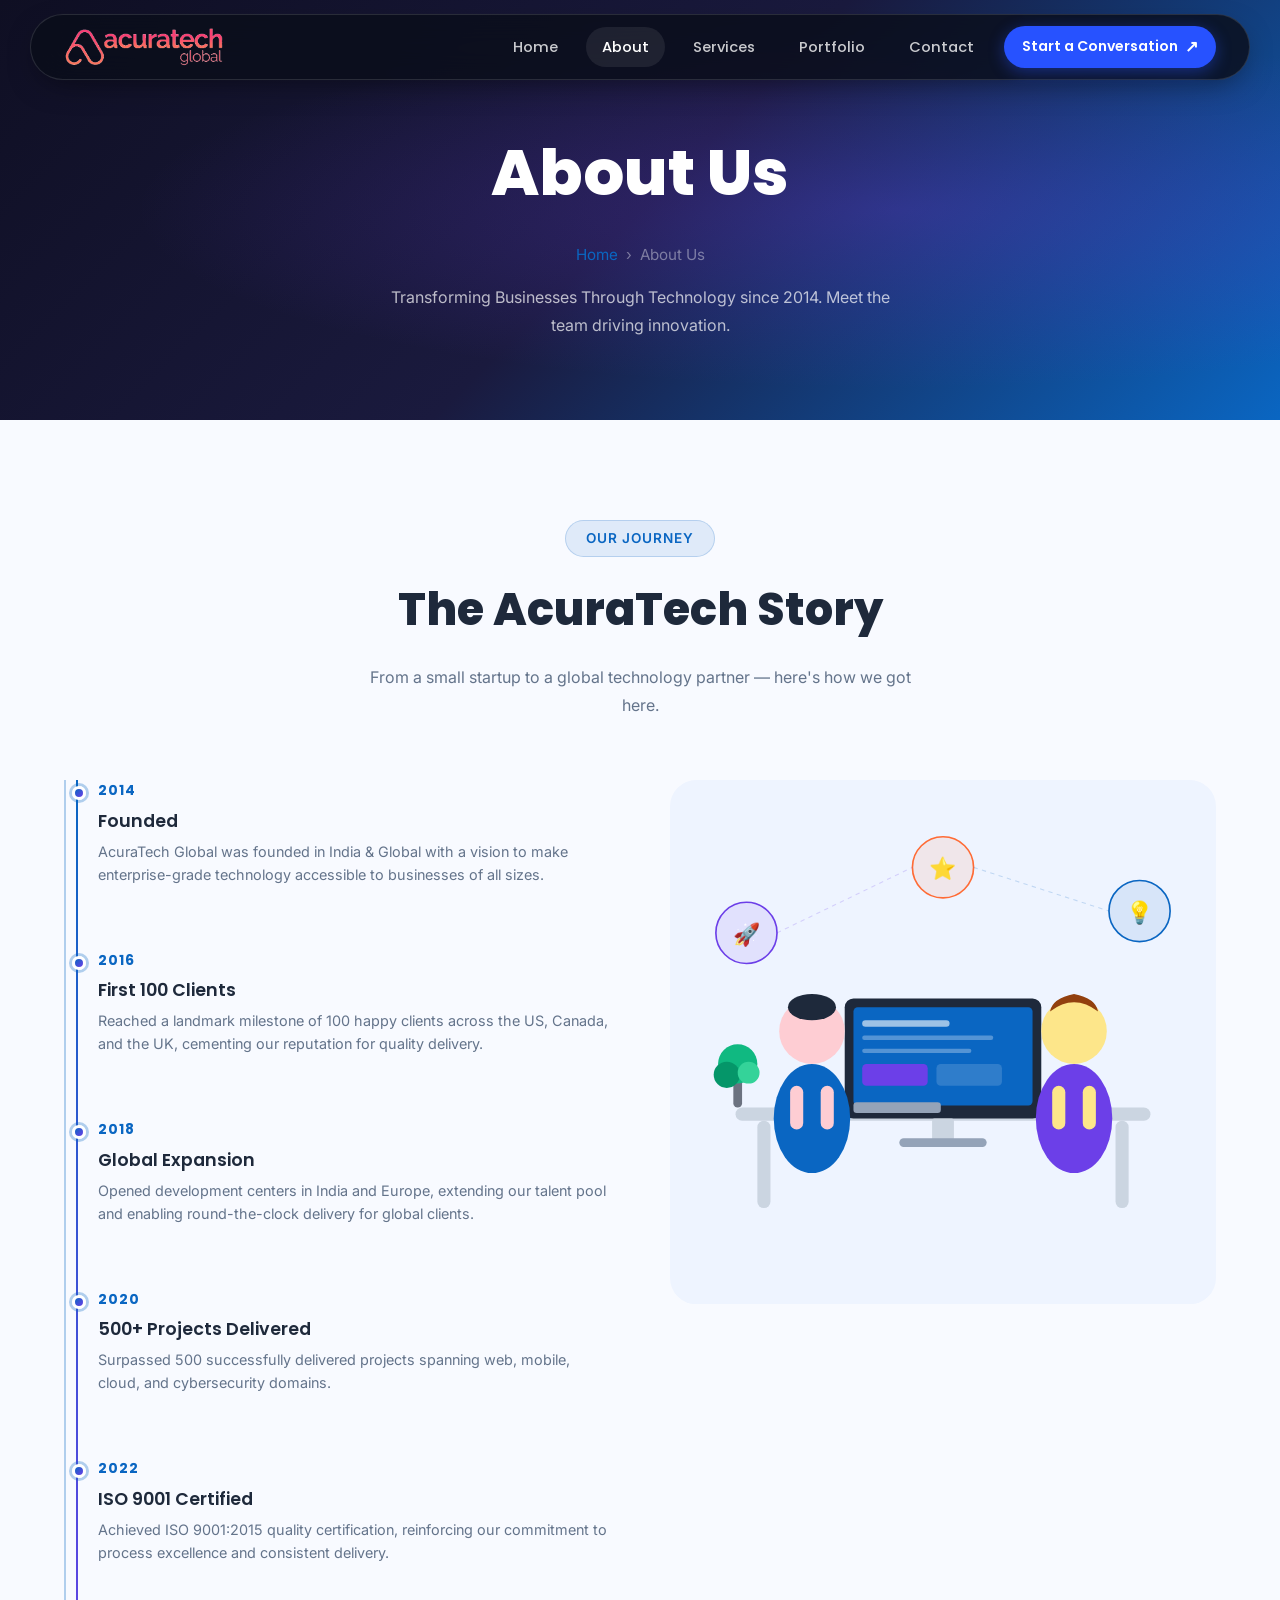
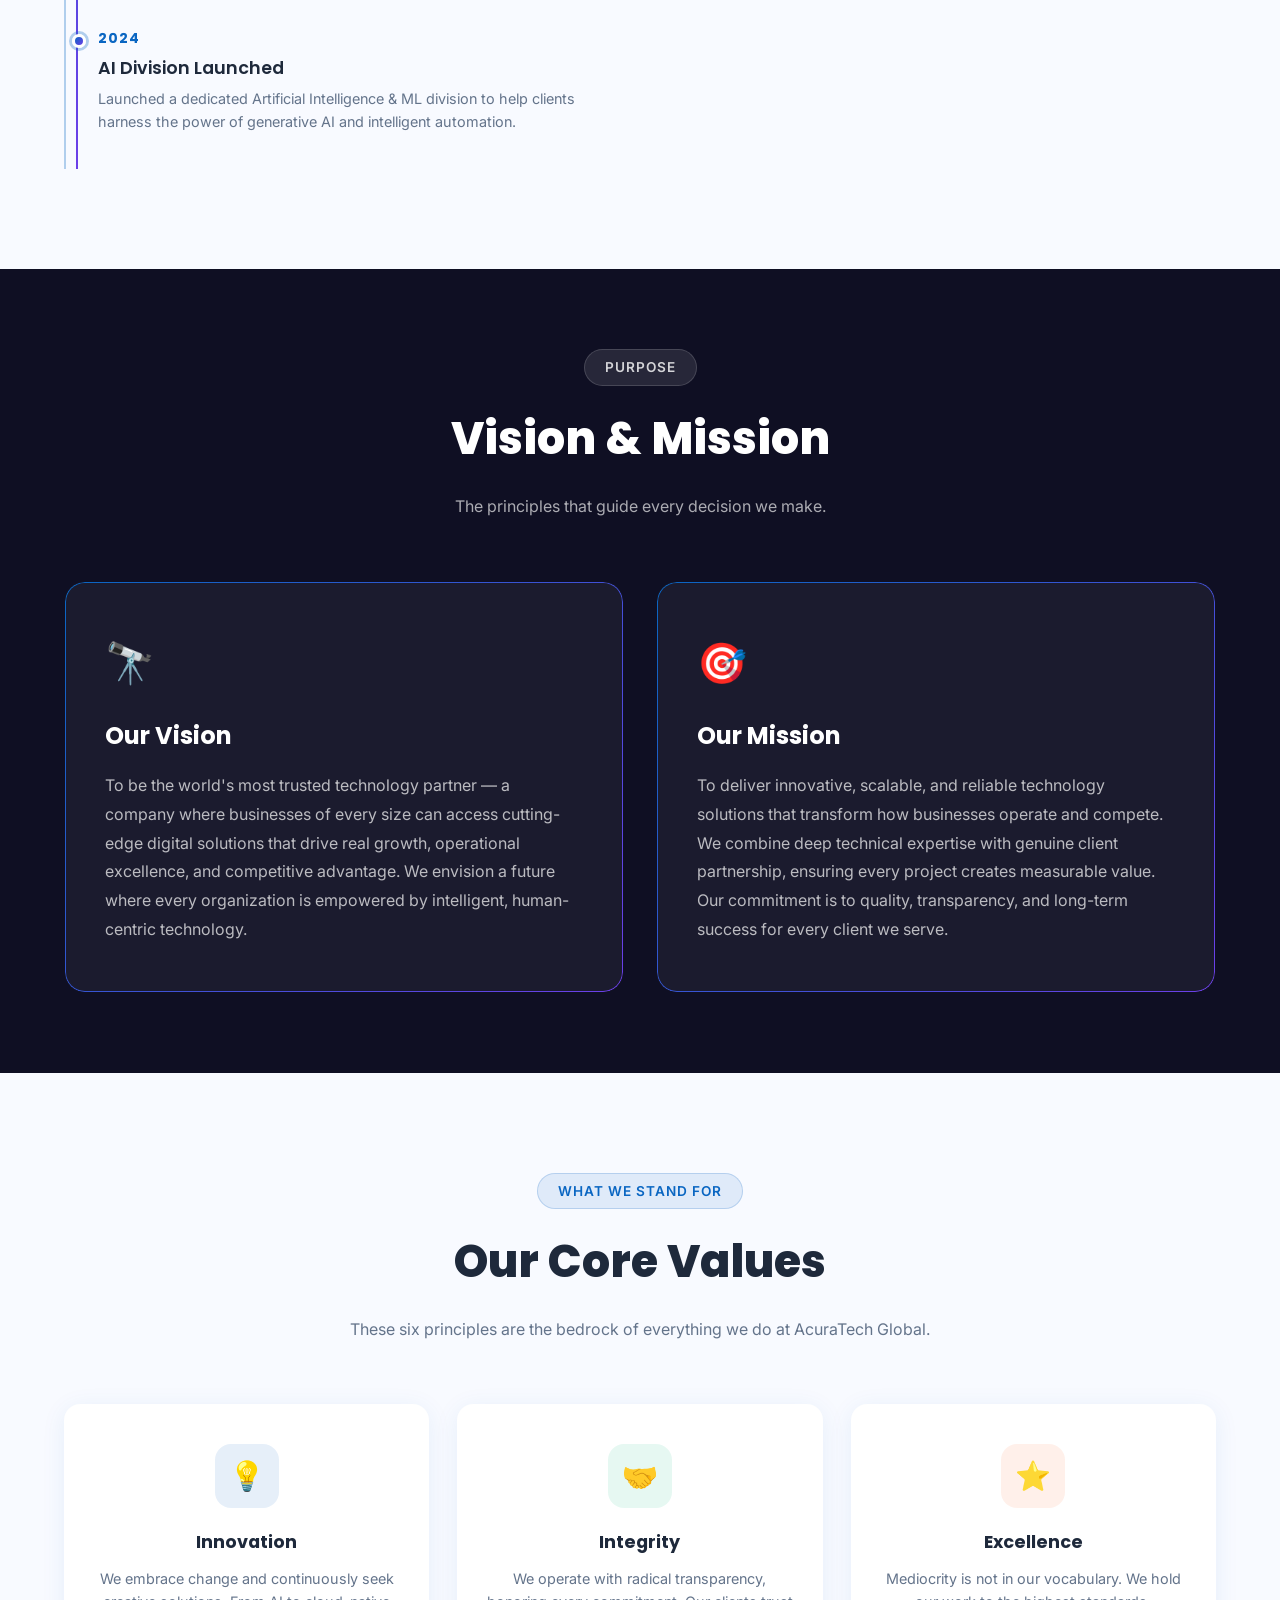
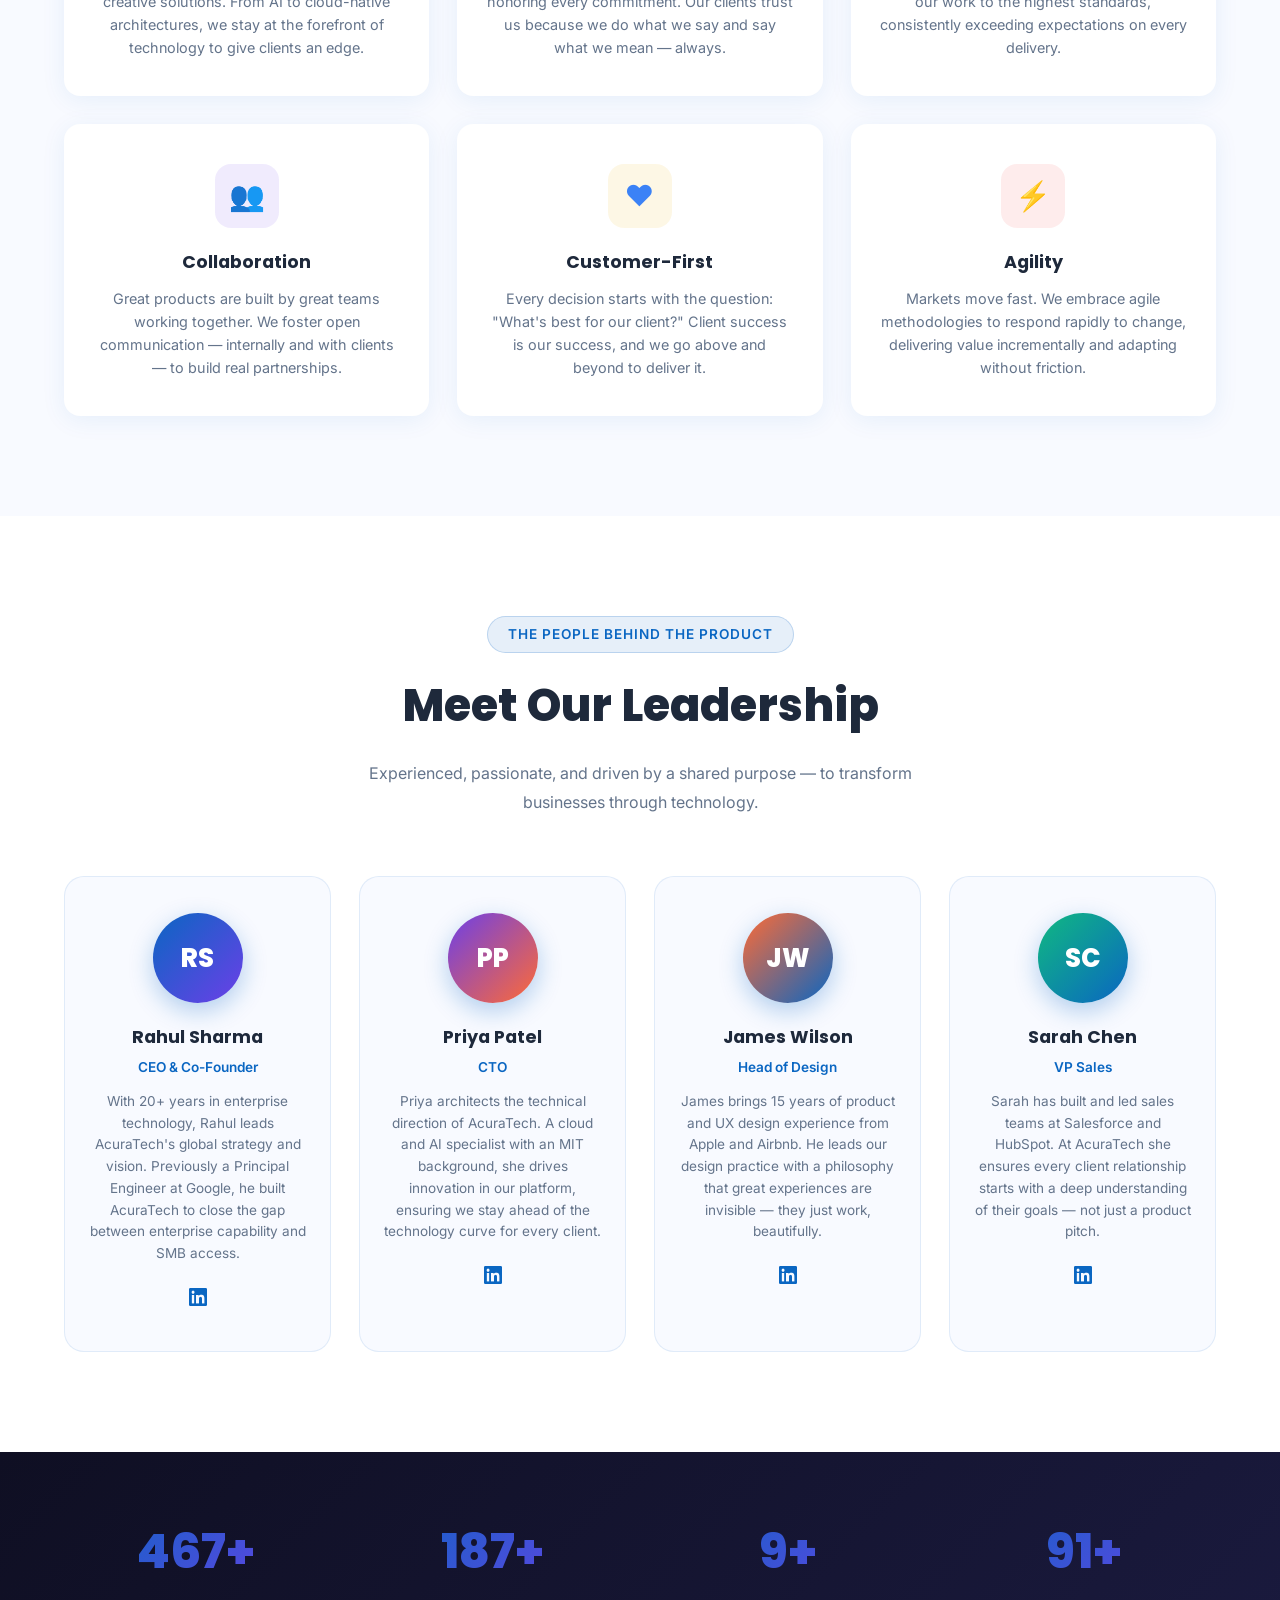
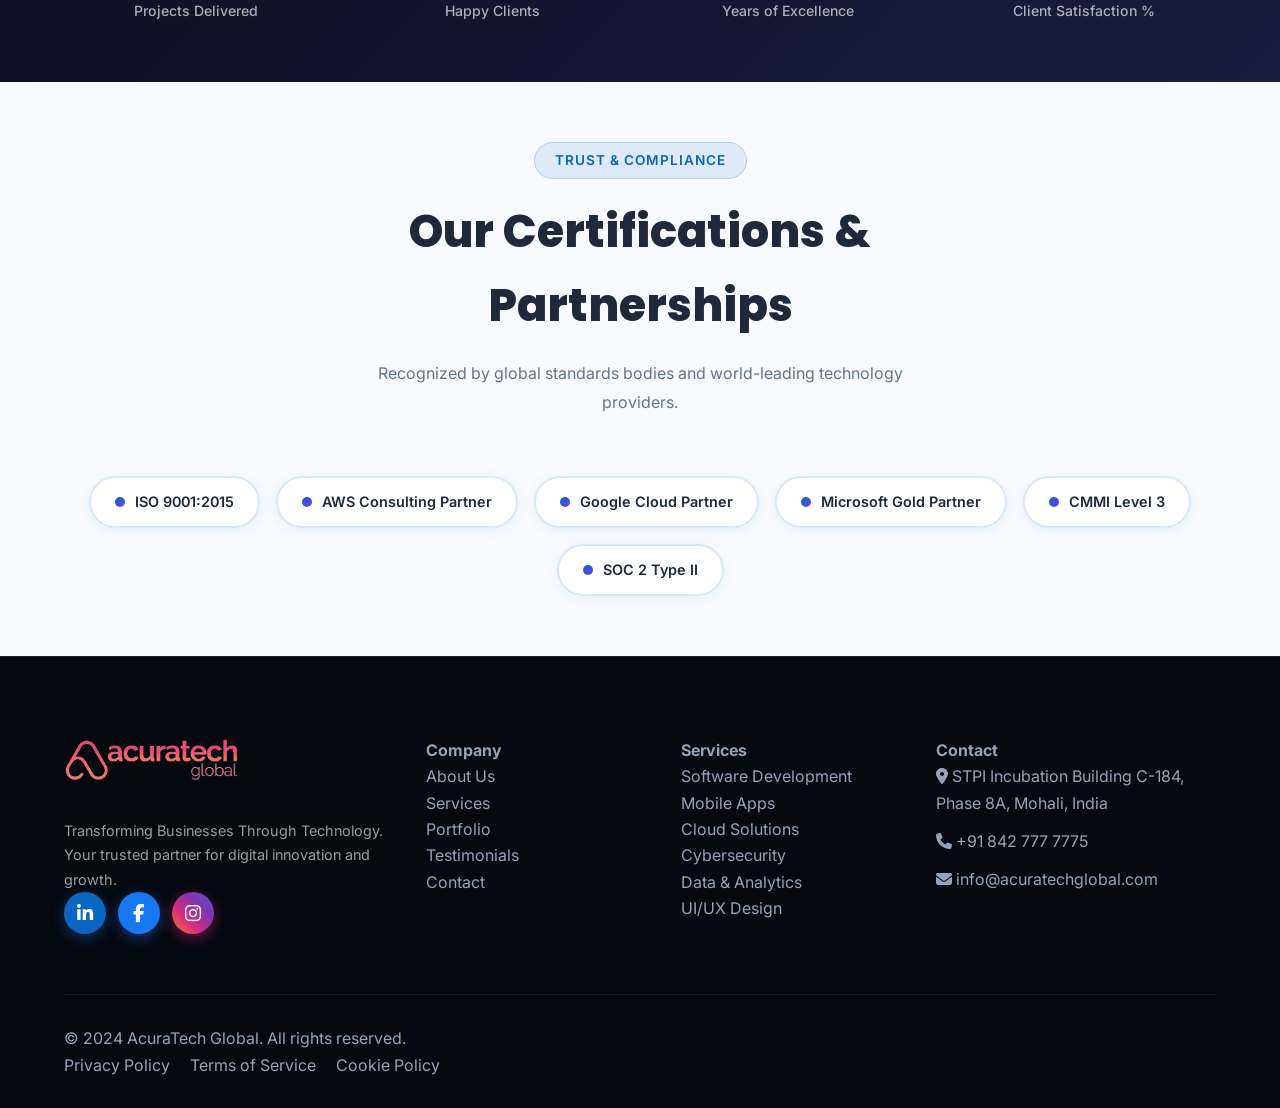
==== commit de339eb4: "ui changes" ====
--- a/about.html
+++ b/about.html
@@ -273,11 +273,12 @@
       <a href="index.html">Home</a>
       <a href="about.html" class="active">About</a>
       <a href="services.html">Services</a>
-      <a href="index.html#portfolio">Portfolio</a>
+      <a href="portfolio.html">Portfolio</a>
       <a href="contact.html">Contact</a>
     </nav>
 
     <div class="nav-actions">
+      <a href="contact.html" class="nav-pill-cta">Start a Conversation <span class="nav-arrow">↗</span></a>
       <button class="menu-btn" id="menu-btn" aria-label="Toggle menu">
         <span></span><span></span><span></span>
       </button>
--- a/assets/css/style.css
+++ b/assets/css/style.css
@@ -86,7 +86,16 @@
 
 body {
   font-family: var(--font-body);
-  background-color: var(--bg-dark);
+  background-color: #070913;
+  background-image: 
+    radial-gradient(circle at 50% 0%, rgba(39, 82, 255, 0.14) 0%, transparent 45%),
+    radial-gradient(circle at 90% 20%, rgba(139, 92, 246, 0.10) 0%, transparent 40%),
+    radial-gradient(circle at 10% 55%, rgba(6, 182, 212, 0.08) 0%, transparent 40%),
+    radial-gradient(circle at 80% 85%, rgba(236, 72, 153, 0.06) 0%, transparent 35%),
+    linear-gradient(rgba(255, 255, 255, 0.02) 1px, transparent 1px),
+    linear-gradient(90deg, rgba(255, 255, 255, 0.02) 1px, transparent 1px);
+  background-size: 100% 100%, 100% 100%, 100% 100%, 100% 100%, 54px 54px, 54px 54px;
+  background-attachment: scroll, scroll, scroll, scroll, fixed, fixed;
   color: var(--text-light);
   line-height: 1.65;
   overflow-x: hidden;
@@ -417,26 +426,45 @@
 }
 
 /* -----------------------------------------------------------------------------
-   6. HEADER & NAVBAR
+   6. HEADER & NAVBAR (NET SOLUTIONS FLOATING FROSTED PILL NAVBAR)
    ----------------------------------------------------------------------------- */
 #navbar, .navbar {
   position: fixed;
-  top: 0;
+  top: 14px;
   left: 0;
-  width: 100%;
-  height: var(--navbar-height);
+  right: 0;
+  width: calc(100% - 36px);
+  max-width: 1220px;
+  margin: 0 auto;
+  height: 66px;
   z-index: 1000;
-  transition: var(--transition);
-  background: rgba(10, 13, 24, 0.75);
-  backdrop-filter: blur(14px);
-  -webkit-backdrop-filter: blur(14px);
-  border-bottom: 1px solid rgba(255, 255, 255, 0.06);
+  transition: all 0.3s ease;
+  background: rgba(10, 14, 26, 0.82);
+  backdrop-filter: blur(18px);
+  -webkit-backdrop-filter: blur(18px);
+  border: 1px solid rgba(255, 255, 255, 0.12);
+  border-radius: var(--radius-full);
+  box-shadow: 0 10px 30px -10px rgba(0, 0, 0, 0.5),
+              0 0 1px rgba(255, 255, 255, 0.1);
 }
 
 #navbar.scrolled {
-  background: rgba(10, 13, 24, 0.94);
-  box-shadow: 0 10px 30px rgba(0, 0, 0, 0.4);
-  border-bottom-color: rgba(10, 102, 194, 0.2);
+  background: rgba(10, 14, 26, 0.95);
+  box-shadow: 0 14px 35px -8px rgba(0, 0, 0, 0.7),
+              0 0 20px rgba(39, 82, 255, 0.15);
+  border-color: rgba(255, 255, 255, 0.18);
+}
+
+@media (max-width: 768px) {
+  #navbar, .navbar {
+    top: 0;
+    width: 100%;
+    border-radius: 0;
+    height: 64px;
+    border-left: none;
+    border-right: none;
+    border-top: none;
+  }
 }
 
 .nav-container, .nav-inner {
@@ -596,20 +624,56 @@
 }
 
 /* -----------------------------------------------------------------------------
-   7. HERO SECTION (COMPACT & BALANCED)
+   7. HERO SECTION (EXPANDED BREATHING ROOM & 3D IRIDESCENT VORTEX)
    ----------------------------------------------------------------------------- */
 .hero-section {
   position: relative;
-  min-height: auto;
-  padding-top: calc(var(--navbar-height) + 75px);
-  padding-bottom: 85px;
-  min-height: 72vh;
-  display: flex;
-  align-items: center;
-  background: radial-gradient(circle at 80% 25%, rgba(108, 63, 232, 0.16) 0%, transparent 55%),
-              radial-gradient(circle at 20% 65%, rgba(10, 102, 194, 0.16) 0%, transparent 55%),
-              var(--bg-dark);
+  min-height: 88vh;
+  padding-top: calc(var(--navbar-height) + 95px);
+  padding-bottom: 120px;
+  display: flex;
+  align-items: center;
+  background-color: #000000;
   overflow: hidden;
+}
+
+/* Luminous 3D Cyber-Wave & Neural Motion Engine Canvas */
+.hero-canvas-wrap {
+  position: absolute;
+  top: 0;
+  left: 0;
+  right: 0;
+  bottom: 0;
+  width: 100%;
+  height: 100%;
+  z-index: 1;
+  pointer-events: none;
+  overflow: hidden;
+  background-color: #000000;
+}
+
+#hero-motion-canvas {
+  position: absolute;
+  top: 0;
+  left: 0;
+  width: 100%;
+  height: 100%;
+  display: block;
+}
+
+.hero-canvas-vignette {
+  position: absolute;
+  inset: 0;
+  pointer-events: none;
+  background: linear-gradient(90deg, rgba(0, 0, 0, 0.94) 0%, rgba(0, 0, 0, 0.6) 42%, rgba(0, 0, 0, 0.1) 75%, transparent 100%),
+              radial-gradient(ellipse at 75% 50%, transparent 40%, rgba(0, 0, 0, 0.8) 100%);
+  z-index: 2;
+}
+
+@media (max-width: 991px) {
+  .hero-canvas-vignette {
+    background: rgba(0, 0, 0, 0.78);
+  }
 }
 
 .hero-bg-shapes {
@@ -622,50 +686,113 @@
 .shape {
   position: absolute;
   border-radius: 50%;
-  filter: blur(80px);
-  opacity: 0.35;
-}
-
-.shape-1 { width: 380px; height: 380px; background: var(--primary); top: -80px; right: -80px; }
-.shape-2 { width: 320px; height: 320px; background: var(--secondary); bottom: -40px; left: -40px; }
-.shape-3 { width: 220px; height: 220px; background: var(--accent); top: 40%; left: 30%; opacity: 0.12; }
+  filter: blur(85px);
+  opacity: 0.12;
+}
+
+.shape-1 { 
+  width: 440px; height: 440px; 
+  background: radial-gradient(circle, #2752ff 0%, transparent 70%); 
+  top: -80px; right: -80px; 
+  animation: shapeFloat1 12s ease-in-out infinite alternate;
+}
+.shape-2 { 
+  width: 380px; height: 380px; 
+  background: radial-gradient(circle, #8b5cf6 0%, transparent 70%); 
+  bottom: -40px; left: -40px; 
+  animation: shapeFloat2 15s ease-in-out infinite alternate;
+}
+.shape-3 { 
+  width: 280px; height: 280px; 
+  background: radial-gradient(circle, #06b6d4 0%, transparent 70%); 
+  top: 40%; left: 30%; opacity: 0.16; 
+  animation: shapeFloat1 18s ease-in-out infinite alternate-reverse;
+}
+.shape-4 { 
+  width: 320px; height: 320px; 
+  background: radial-gradient(circle, #ec4899 0%, transparent 70%); 
+  top: 15%; right: 25%; opacity: 0.14; 
+  animation: shapeFloat2 14s ease-in-out infinite alternate;
+}
+.shape-5 { 
+  width: 300px; height: 300px; 
+  background: radial-gradient(circle, #22d3ee 0%, transparent 70%); 
+  bottom: 15%; right: 10%; opacity: 0.14; 
+  animation: shapeFloat1 16s ease-in-out infinite alternate;
+}
+
+@keyframes shapeFloat1 {
+  0% { transform: translate(0, 0) scale(1); }
+  50% { transform: translate(25px, -20px) scale(1.06); }
+  100% { transform: translate(-15px, 15px) scale(0.96); }
+}
+
+@keyframes shapeFloat2 {
+  0% { transform: translate(0, 0) scale(1); }
+  50% { transform: translate(-20px, 22px) scale(1.05); }
+  100% { transform: translate(18px, -24px) scale(0.95); }
+}
 
 .hero-container {
   position: relative;
   z-index: 2;
   display: grid;
-  grid-template-columns: 1.15fr 0.85fr;
-  align-items: center;
-  gap: 40px;
+  grid-template-columns: 1.08fr 0.92fr;
+  align-items: center;
+  gap: 48px;
 }
 
 .hero-content {
   display: flex;
   flex-direction: column;
+}
+
+.hero-eyebrow-ns {
+  display: inline-flex;
+  align-items: center;
+  gap: 10px;
+  font-family: var(--font-heading);
+  font-size: 0.8rem;
+  font-weight: 600;
+  letter-spacing: 2.2px;
+  text-transform: uppercase;
+  color: #94a3b8;
+  margin-bottom: 22px;
+}
+
+.eyebrow-pulse {
+  width: 7px;
+  height: 7px;
+  border-radius: 50%;
+  background: #2752ff;
+  box-shadow: 0 0 10px #2752ff;
+  animation: pulse 2s infinite;
 }
 
 .hero-badge {
   display: inline-flex;
   align-items: center;
   gap: 10px;
-  padding: 6px 16px;
+  padding: 8px 18px;
   background: rgba(255, 255, 255, 0.06);
-  border: 1px solid rgba(255, 255, 255, 0.12);
+  border: 1px solid rgba(255, 255, 255, 0.14);
   border-radius: var(--radius-full);
   font-size: 0.84rem;
-  font-weight: 500;
+  font-weight: 600;
+  letter-spacing: 0.5px;
   color: var(--text-light);
-  margin-bottom: 18px;
-  backdrop-filter: blur(8px);
+  margin-bottom: 22px;
+  backdrop-filter: blur(10px);
+  -webkit-backdrop-filter: blur(10px);
   align-self: flex-start;
 }
 
 .badge-dot {
   width: 8px;
   height: 8px;
-  background: var(--emerald);
+  background: #34d399;
   border-radius: 50%;
-  box-shadow: 0 0 10px var(--emerald);
+  box-shadow: 0 0 10px #34d399;
   animation: pulse 2s infinite;
 }
 
@@ -676,12 +803,12 @@
 
 .hero-headline {
   font-family: var(--font-heading);
-  font-size: clamp(2.2rem, 3.8vw, 3.3rem);
+  font-size: clamp(2.8rem, 5.2vw, 4.8rem);
   font-weight: 800;
-  color: var(--text-white);
-  line-height: 1.18;
-  letter-spacing: -0.5px;
-  margin-bottom: 16px;
+  color: #ffffff;
+  line-height: 1.08;
+  letter-spacing: -1.4px;
+  margin-bottom: 22px;
 }
 
 .cursor-blink {
@@ -695,94 +822,468 @@
 }
 
 .hero-subtitle {
-  font-size: 1.05rem;
-  color: var(--text-muted);
-  line-height: 1.65;
-  margin-bottom: 24px;
-  max-width: 560px;
+  font-size: 1.08rem;
+  color: #94a3b8;
+  line-height: 1.7;
+  margin-bottom: 28px;
+  max-width: 580px;
 }
 
 .hero-actions {
   display: flex;
   align-items: center;
-  gap: 14px;
+  gap: 16px;
   margin-bottom: 0;
   flex-wrap: wrap;
 }
 
-.hero-trust {
+/* Enterprise Trust Bar (Net Solutions Reference) */
+.hero-enterprise-trust {
+  margin-top: 36px;
+  padding-top: 24px;
+  border-top: 1px solid rgba(255, 255, 255, 0.08);
+}
+
+.trust-title {
+  display: block;
+  font-size: 0.76rem;
+  font-weight: 700;
+  text-transform: uppercase;
+  letter-spacing: 1.4px;
+  color: #64748b;
+  margin-bottom: 14px;
+}
+
+.trust-badges-row {
+  display: flex;
+  align-items: center;
+  flex-wrap: wrap;
+  gap: 10px;
+  font-size: 0.84rem;
+  color: #cbd5e1;
+}
+
+.trust-badge-item {
+  display: inline-flex;
+  align-items: center;
+  gap: 7px;
+  background: rgba(255, 255, 255, 0.04);
+  border: 1px solid rgba(255, 255, 255, 0.08);
+  padding: 6px 14px;
+  border-radius: var(--radius-full);
+  transition: var(--transition);
+}
+
+.trust-badge-item:hover {
+  background: rgba(255, 255, 255, 0.08);
+  border-color: rgba(255, 255, 255, 0.18);
+  transform: translateY(-2px);
+}
+
+.trust-badge-sep {
+  color: rgba(255, 255, 255, 0.25);
+  font-size: 0.9rem;
+}
+
+.text-gold { color: #fbbf24; }
+.text-blue { color: #38bdf8; }
+.text-purple { color: #c084fc; }
+.text-orange { color: #fb923c; }
+.text-cyan { color: #22d3ee; }
+
+/* -----------------------------------------------------------------------------
+   HERO RIGHT OPEN VISUAL STAGE (CLEAN 3D MOTION CANVAS)
+   ----------------------------------------------------------------------------- */
+.hero-right-spacer {
+  min-height: 480px;
+  position: relative;
+  pointer-events: none;
+}
+
+@media (max-width: 991px) {
+  .hero-right-spacer {
+    display: none;
+  }
+}
+
+.hero-platform-showcase .floating-glass-card {
+  pointer-events: auto;
+}
+
+.hero-orb-backdrop {
+  position: absolute;
+  inset: -60px -50px -50px -60px;
+  pointer-events: none;
+  z-index: 1;
+}
+
+.hero-iridescent-orb {
+  width: 100%;
+  height: 100%;
+  filter: drop-shadow(0 0 50px rgba(112, 0, 255, 0.35));
+  animation: orbFloat 8s ease-in-out infinite;
+}
+
+@keyframes orbFloat {
+  0%, 100% { transform: translateY(0) rotate(0deg); }
+  50% { transform: translateY(-12px) rotate(4deg); }
+}
+
+.pulse-ambient {
+  transform-origin: center;
+  animation: pulseMesh 5s ease-in-out infinite alternate;
+}
+
+@keyframes pulseMesh {
+  0% { transform: scale(0.92); opacity: 0.65; }
+  100% { transform: scale(1.06); opacity: 0.9; }
+}
+
+.ribbon-flow-1 {
+  animation: ribbonPulse 6s ease-in-out infinite alternate;
+}
+
+.ribbon-flow-2 {
+  animation: ribbonDash 20s linear infinite;
+}
+
+@keyframes ribbonPulse {
+  0% { stroke-width: 24px; opacity: 0.8; }
+  100% { stroke-width: 28px; opacity: 0.95; }
+}
+
+@keyframes ribbonDash {
+  0% { stroke-dashoffset: 0; }
+  100% { stroke-dashoffset: 200; }
+}
+
+.orbit-rotate {
+  transform-origin: center;
+  animation: orbitSpin 30s linear infinite;
+}
+
+.orbit-rotate-reverse {
+  transform-origin: center;
+  animation: orbitSpinRev 40s linear infinite;
+}
+
+@keyframes orbitSpin {
+  from { transform: rotate(0deg); }
+  to { transform: rotate(360deg); }
+}
+
+@keyframes orbitSpinRev {
+  from { transform: rotate(360deg); }
+  to { transform: rotate(0deg); }
+}
+
+/* Glassmorphic Command & Platform Console */
+.platform-terminal-card {
+  position: relative;
+  z-index: 3;
+  background: rgba(13, 17, 28, 0.84);
+  backdrop-filter: blur(20px);
+  -webkit-backdrop-filter: blur(20px);
+  border: 1px solid rgba(255, 255, 255, 0.14);
+  border-radius: 18px;
+  box-shadow: 0 25px 60px -15px rgba(0, 0, 0, 0.7),
+              0 0 45px rgba(10, 102, 194, 0.22),
+              inset 0 1px 0 rgba(255, 255, 255, 0.12);
+  overflow: hidden;
+  transition: transform 0.3s ease, box-shadow 0.3s ease;
+}
+
+.platform-terminal-card:hover {
+  transform: translateY(-4px);
+  box-shadow: 0 30px 75px -15px rgba(0, 0, 0, 0.8),
+              0 0 55px rgba(108, 63, 232, 0.35);
+}
+
+.terminal-bar {
+  display: flex;
+  align-items: center;
+  justify-content: space-between;
+  padding: 12px 18px;
+  background: rgba(18, 24, 38, 0.92);
+  border-bottom: 1px solid rgba(255, 255, 255, 0.08);
+}
+
+.terminal-controls {
+  display: flex;
+  gap: 7px;
+}
+
+.control-dot {
+  width: 10px;
+  height: 10px;
+  border-radius: 50%;
+}
+
+.dot-red { background: #ff5f56; }
+.dot-yellow { background: #ffbd2e; }
+.dot-green { background: #27c93f; }
+
+.terminal-title {
+  font-family: 'JetBrains Mono', 'Fira Code', monospace;
+  font-size: 0.78rem;
+  color: #94a3b8;
+  display: flex;
+  align-items: center;
+  gap: 8px;
+}
+
+.terminal-badge {
+  display: inline-flex;
+  align-items: center;
+  gap: 6px;
+  font-size: 0.72rem;
+  font-weight: 600;
+  color: #34d399;
+  background: rgba(52, 211, 153, 0.12);
+  padding: 3px 9px;
+  border-radius: 9999px;
+  border: 1px solid rgba(52, 211, 153, 0.25);
+}
+
+.pulse-green {
+  width: 6px;
+  height: 6px;
+  background: #34d399;
+  border-radius: 50%;
+  box-shadow: 0 0 8px #34d399;
+  animation: pulse 1.8s infinite;
+}
+
+.terminal-body {
+  padding: 20px 22px 22px;
+}
+
+.code-stream {
+  font-family: 'JetBrains Mono', 'Fira Code', monospace;
+  font-size: 0.84rem;
+  line-height: 1.7;
+  margin-bottom: 18px;
+}
+
+.code-row {
+  color: #e2e8f0;
+}
+
+.code-row.indent {
+  padding-left: 20px;
+}
+
+.c-comment { color: #64748b; font-style: italic; }
+.c-keyword { color: #c084fc; font-weight: 600; }
+.c-variable { color: #38bdf8; }
+.c-function { color: #f472b6; }
+.c-method { color: #fbbf24; }
+.c-prop { color: #94a3b8; }
+.c-str { color: #34d399; }
+.c-num { color: #fb923c; }
+.c-unit { color: #94a3b8; }
+
+.telemetry-grid {
+  display: grid;
+  grid-template-columns: repeat(3, 1fr);
+  gap: 10px;
+  padding-top: 14px;
+  border-top: 1px solid rgba(255, 255, 255, 0.08);
+}
+
+.telemetry-pill {
+  background: rgba(255, 255, 255, 0.04);
+  border: 1px solid rgba(255, 255, 255, 0.06);
+  border-radius: 10px;
+  padding: 8px 10px;
+  text-align: center;
+}
+
+.pill-label {
+  display: block;
+  font-size: 0.66rem;
+  color: #94a3b8;
+  text-transform: uppercase;
+  letter-spacing: 0.8px;
+  margin-bottom: 3px;
+}
+
+.pill-val {
+  font-size: 0.88rem;
+  font-weight: 700;
+  font-family: 'JetBrains Mono', monospace;
+}
+
+.val-cyan { color: #38bdf8; }
+.val-purple { color: #c084fc; }
+.val-green { color: #34d399; }
+
+/* Overlapping Floating Glass Metric Cards */
+.floating-glass-card {
+  position: absolute;
+  z-index: 4;
   display: flex;
   align-items: center;
   gap: 14px;
-  padding-top: 18px;
-  border-top: 1px solid rgba(255, 255, 255, 0.08);
-}
-
-.trust-avatars {
-  display: flex;
-  align-items: center;
+  padding: 12px 18px;
+  background: rgba(15, 23, 42, 0.9);
+  backdrop-filter: blur(18px);
+  -webkit-backdrop-filter: blur(18px);
+  border: 1px solid rgba(255, 255, 255, 0.16);
+  border-radius: 14px;
+  box-shadow: 0 16px 36px -8px rgba(0, 0, 0, 0.65),
+              0 0 25px rgba(56, 189, 248, 0.18);
+  transition: transform 0.3s ease;
+}
+
+.card-sentinel {
+  top: -24px;
+  right: -24px;
+  animation: floatCard1 6s ease-in-out infinite;
+}
+
+.card-ai {
+  bottom: -22px;
+  left: -24px;
+  animation: floatCard2 7s ease-in-out infinite;
+}
+
+.card-cloud {
+  bottom: -32px;
+  right: 28px;
+  animation: floatCard3 6.5s ease-in-out infinite;
+}
+
+@keyframes floatCard1 {
+  0%, 100% { transform: translateY(0); }
+  50% { transform: translateY(-8px); }
+}
+
+@keyframes floatCard2 {
+  0%, 100% { transform: translateY(0); }
+  50% { transform: translateY(8px); }
+}
+
+@keyframes floatCard3 {
+  0%, 100% { transform: translateY(0); }
+  50% { transform: translateY(-6px); }
+}
+
+.fg-icon {
+  width: 38px;
+  height: 38px;
+  border-radius: 10px;
+  display: flex;
+  align-items: center;
+  justify-content: center;
+  font-size: 1.1rem;
   flex-shrink: 0;
 }
 
-.trust-avatar {
-  width: 32px;
-  height: 32px;
-  border-radius: 50%;
-  display: flex;
-  align-items: center;
-  justify-content: center;
-  font-family: var(--font-heading);
+.icon-shield {
+  background: rgba(14, 165, 233, 0.2);
+  color: #38bdf8;
+  border: 1px solid rgba(14, 165, 233, 0.35);
+}
+
+.icon-ai {
+  background: rgba(192, 132, 252, 0.2);
+  color: #c084fc;
+  border: 1px solid rgba(192, 132, 252, 0.35);
+}
+
+.icon-cloud {
+  background: rgba(251, 146, 60, 0.2);
+  color: #fb923c;
+  border: 1px solid rgba(251, 146, 60, 0.35);
+}
+
+.fg-details {
+  display: flex;
+  flex-direction: column;
+}
+
+.fg-title {
+  font-size: 0.72rem;
+  font-weight: 700;
+  text-transform: uppercase;
+  letter-spacing: 0.8px;
+  color: #94a3b8;
+}
+
+.fg-stat {
+  font-size: 1.05rem;
+  font-weight: 800;
+  color: #ffffff;
+  line-height: 1.2;
+}
+
+.fg-stat-sub {
+  font-size: 0.74rem;
+  font-weight: 500;
+  color: #94a3b8;
+}
+
+.fg-meta {
   font-size: 0.7rem;
-  font-weight: 700;
-  color: white;
-  margin-left: -8px;
-  border: 2px solid var(--bg-dark);
-  box-shadow: 0 2px 8px rgba(0, 0, 0, 0.35);
-}
-
-.trust-avatar:first-child {
-  margin-left: 0;
-}
-
-.trust-avatar.av1 { background: linear-gradient(135deg, #0A66C2, #6C3FE8); }
-.trust-avatar.av2 { background: linear-gradient(135deg, #6C3FE8, #FF6B35); }
-.trust-avatar.av3 { background: linear-gradient(135deg, #FF6B35, #0A66C2); }
-.trust-avatar.av4 { background: #1E293B; color: #22d3ee; }
-
-.trust-text {
-  display: flex;
-  flex-direction: column;
-  gap: 2px;
-}
-
-.trust-stars {
-  color: #FBBF24;
-  font-size: 0.92rem;
-  letter-spacing: 2px;
-}
-
-.trust-rating-label {
-  font-size: 0.84rem;
-  color: var(--text-muted);
-}
-
-.trust-rating-label strong {
-  color: var(--text-white);
-}
-
-.hero-illustration {
-  position: relative;
-  display: flex;
-  align-items: center;
-  justify-content: center;
-}
-
-.hero-svg {
-  width: 100% !important;
-  max-width: 480px !important;
-  height: auto !important;
-  display: block;
-  margin: 0 auto;
+  color: #64748b;
+}
+
+/* Micro Floating Tech Badges */
+.floating-pill-tag {
+  position: absolute;
+  z-index: 5;
+  padding: 5px 12px;
+  border-radius: 9999px;
+  font-size: 0.72rem;
+  font-weight: 600;
+  background: rgba(15, 23, 42, 0.88);
+  border: 1px solid rgba(255, 255, 255, 0.14);
+  box-shadow: 0 8px 20px rgba(0, 0, 0, 0.45);
+  pointer-events: none;
+}
+
+.tag-1 { top: 38%; left: -36px; color: #38bdf8; animation: floatCard1 5.5s infinite; }
+.tag-2 { top: 10%; left: -8px; color: #f472b6; animation: floatCard3 6s infinite; }
+.tag-3 { top: 62%; right: -28px; color: #34d399; animation: floatCard2 6.8s infinite; }
+.tag-4 { top: 8%; right: 40px; color: #fbbf24; animation: floatCard1 7.2s infinite; }
+
+/* Responsive Adjustments for Hero Platform Showcase */
+@media (max-width: 991px) {
+  .hero-container {
+    grid-template-columns: 1fr;
+    gap: 50px;
+  }
+  .hero-platform-showcase {
+    max-width: 480px;
+    margin-top: 15px;
+  }
+  .card-sentinel { top: -14px; right: -8px; }
+  .card-ai { bottom: -14px; left: -8px; }
+  .card-cloud { display: none; }
+  .tag-1, .tag-2, .tag-3, .tag-4 { display: none; }
+}
+
+@media (max-width: 576px) {
+  .hero-section {
+    padding-top: calc(var(--navbar-height) + 50px);
+    padding-bottom: 75px;
+  }
+  .floating-glass-card {
+    padding: 8px 12px;
+    gap: 8px;
+  }
+  .fg-icon { width: 30px; height: 30px; font-size: 0.9rem; }
+  .fg-stat { font-size: 0.9rem; }
+  .card-sentinel { top: -10px; right: 0; }
+  .card-ai { bottom: -10px; left: 0; }
+  .trust-badges-row {
+    gap: 6px;
+  }
+  .trust-badge-item {
+    font-size: 0.76rem;
+    padding: 4px 10px;
+  }
 }
 
 /* -----------------------------------------------------------------------------
@@ -845,11 +1346,14 @@
 }
 
 /* -----------------------------------------------------------------------------
-   9. SERVICES SECTION
+   9. SERVICES SECTION (NET SOLUTIONS GLASSMORPHISM)
    ----------------------------------------------------------------------------- */
 .services-section {
   position: relative;
-  background: var(--bg-dark);
+  background: radial-gradient(circle at 80% 20%, rgba(39, 82, 255, 0.08) 0%, transparent 50%),
+              radial-gradient(circle at 20% 80%, rgba(139, 92, 246, 0.06) 0%, transparent 50%),
+              #080a13;
+  border-top: 1px solid rgba(255, 255, 255, 0.06);
 }
 
 .services-grid {
@@ -860,20 +1364,39 @@
 
 .service-card {
   position: relative;
-  background: var(--bg-dark-card);
-  border: 1px solid var(--bg-dark-card-border);
+  background: rgba(14, 20, 36, 0.78);
+  backdrop-filter: blur(16px);
+  -webkit-backdrop-filter: blur(16px);
+  border: 1px solid rgba(255, 255, 255, 0.1);
   border-radius: var(--radius-xl);
-  padding: 36px 30px;
-  transition: var(--transition);
+  padding: 38px 32px;
+  transition: all 0.3s cubic-bezier(0.4, 0, 0.2, 1);
   display: flex;
   flex-direction: column;
+  overflow: hidden;
+}
+
+.service-card::before {
+  content: '';
+  position: absolute;
+  top: 0;
+  left: 0;
+  right: 0;
+  height: 2px;
+  background: linear-gradient(90deg, transparent, rgba(56, 189, 248, 0.6), transparent);
+  opacity: 0;
+  transition: opacity 0.3s ease;
 }
 
 .service-card:hover {
-  background: var(--bg-dark-card-hover);
-  border-color: var(--bg-dark-card-border-hover);
-  transform: translateY(-6px);
-  box-shadow: 0 16px 40px rgba(10, 102, 194, 0.15);
+  background: rgba(18, 26, 48, 0.94);
+  border-color: rgba(39, 82, 255, 0.45);
+  transform: translateY(-8px);
+  box-shadow: 0 20px 45px rgba(0, 0, 0, 0.6), 0 0 30px rgba(39, 82, 255, 0.2);
+}
+
+.service-card:hover::before {
+  opacity: 1;
 }
 
 .service-title {
@@ -892,6 +1415,30 @@
   flex-grow: 1;
 }
 
+.service-tags {
+  display: flex;
+  flex-wrap: wrap;
+  gap: 7px;
+  margin-bottom: 22px;
+}
+
+.service-tag-pill {
+  font-size: 0.72rem;
+  font-weight: 500;
+  padding: 4px 10px;
+  border-radius: var(--radius-full);
+  background: rgba(255, 255, 255, 0.05);
+  border: 1px solid rgba(255, 255, 255, 0.08);
+  color: #94a3b8;
+  letter-spacing: 0.3px;
+  transition: var(--transition);
+}
+
+.service-card:hover .service-tag-pill {
+  border-color: rgba(56, 189, 248, 0.25);
+  color: #cbd5e1;
+}
+
 .service-link {
   display: inline-flex;
   align-items: center;
@@ -901,6 +1448,7 @@
   font-weight: 600;
   color: var(--primary-light);
   transition: var(--transition);
+  margin-top: auto;
 }
 
 .service-link:hover {
@@ -2428,8 +2976,8 @@
    CONNECTED PROCESS PIPELINE & SPACING OPTIMIZATION
    ----------------------------------------------------------------------------- */
 .process-section {
-  padding-top: 40px !important;
-  padding-bottom: 60px !important;
+  padding-top: 75px !important;
+  padding-bottom: 90px !important;
   background: var(--bg-dark);
 }
 
@@ -2605,3 +3153,1059 @@
   box-shadow: 0 8px 24px rgba(221, 42, 123, 0.75) !important;
   transform: translateY(-3px) scale(1.08) !important;
 }
+
+/* =============================================================================
+   NET SOLUTIONS INSPIRED AGENCY DESIGN SYSTEM (ACURATECH 2.0)
+   ============================================================================= */
+
+/* 1. Floating Pill Navbar CTA */
+.nav-pill-cta {
+  display: inline-flex;
+  align-items: center;
+  gap: 7px;
+  background: #2752ff;
+  color: #ffffff !important;
+  font-family: var(--font-heading);
+  font-size: 0.88rem;
+  font-weight: 600;
+  padding: 8px 18px;
+  border-radius: var(--radius-full);
+  margin-left: 14px;
+  transition: all 0.25s ease;
+  box-shadow: 0 4px 16px rgba(39, 82, 255, 0.4);
+  text-decoration: none;
+}
+
+.nav-pill-cta:hover {
+  background: #1a42ea;
+  transform: translateY(-2px);
+  box-shadow: 0 6px 22px rgba(39, 82, 255, 0.6);
+  color: #ffffff !important;
+}
+
+.nav-arrow {
+  font-size: 1rem;
+  transition: transform 0.2s ease;
+}
+
+.nav-pill-cta:hover .nav-arrow {
+  transform: translate(2px, -2px);
+}
+
+.btn-royal-pill {
+  background: #2752ff !important;
+  color: #ffffff !important;
+  border-radius: var(--radius-full) !important;
+  box-shadow: 0 6px 20px rgba(39, 82, 255, 0.4) !important;
+  border: none !important;
+  display: inline-flex !important;
+  align-items: center !important;
+  gap: 8px !important;
+  font-weight: 600 !important;
+}
+
+.btn-royal-pill:hover {
+  background: #1844eb !important;
+  transform: translateY(-2px) !important;
+  box-shadow: 0 10px 28px rgba(39, 82, 255, 0.6) !important;
+}
+
+.btn-ghost-pill {
+  border-radius: var(--radius-full) !important;
+  border: 1px solid rgba(255, 255, 255, 0.28) !important;
+  color: #ffffff !important;
+  background: transparent !important;
+  display: inline-flex !important;
+  align-items: center !important;
+  gap: 8px !important;
+  font-weight: 600 !important;
+}
+
+.btn-ghost-pill:hover {
+  background: rgba(255, 255, 255, 0.08) !important;
+  border-color: #ffffff !important;
+  transform: translateY(-2px) !important;
+}
+
+.arrow-diag {
+  font-size: 1.1rem;
+  line-height: 1;
+}
+
+/* 2. Client Trust Strip */
+.client-trust-strip {
+  background: rgba(11, 15, 26, 0.85);
+  border-top: 1px solid rgba(255, 255, 255, 0.06);
+  border-bottom: 1px solid rgba(255, 255, 255, 0.06);
+  padding: 32px 0;
+  backdrop-filter: blur(12px);
+}
+
+.trust-strip-label {
+  text-align: center;
+  font-size: 0.76rem;
+  font-weight: 700;
+  letter-spacing: 1.6px;
+  text-transform: uppercase;
+  color: #64748b;
+  margin-bottom: 22px;
+}
+
+.trust-logos-row {
+  display: flex;
+  align-items: center;
+  justify-content: center;
+  flex-wrap: wrap;
+  gap: 36px;
+}
+
+.trust-partner-item {
+  display: flex;
+  flex-direction: column;
+  align-items: center;
+  gap: 4px;
+  padding: 8px 18px;
+  background: rgba(255, 255, 255, 0.03);
+  border: 1px solid rgba(255, 255, 255, 0.06);
+  border-radius: 12px;
+  transition: var(--transition);
+}
+
+.trust-partner-item:hover {
+  background: rgba(255, 255, 255, 0.06);
+  border-color: rgba(39, 82, 255, 0.3);
+  transform: translateY(-3px);
+}
+
+.t-badge-bold {
+  font-size: 0.95rem;
+  font-weight: 700;
+  color: #ffffff;
+  display: flex;
+  align-items: center;
+  gap: 8px;
+}
+
+.t-badge-sub {
+  font-size: 0.74rem;
+  color: #94a3b8;
+}
+
+/* 3. The Operating Model (Net Solutions 3-Pillar Section) */
+.operating-section {
+  background: radial-gradient(circle at 50% 0%, rgba(39, 82, 255, 0.08) 0%, transparent 60%),
+              var(--bg-dark);
+  border-top: 1px solid rgba(255, 255, 255, 0.05);
+}
+
+.operating-grid {
+  display: grid;
+  grid-template-columns: repeat(3, 1fr);
+  gap: 28px;
+  margin-top: 48px;
+}
+
+.operating-card {
+  position: relative;
+  background: rgba(15, 21, 37, 0.85);
+  border: 1px solid rgba(255, 255, 255, 0.08);
+  border-radius: 20px;
+  padding: 38px 30px;
+  display: flex;
+  flex-direction: column;
+  transition: all 0.3s ease;
+  backdrop-filter: blur(12px);
+}
+
+.operating-card:hover {
+  transform: translateY(-8px);
+  border-color: rgba(39, 82, 255, 0.4);
+  box-shadow: 0 20px 45px rgba(0, 0, 0, 0.5), 0 0 30px rgba(39, 82, 255, 0.15);
+}
+
+.op-phase-pill {
+  display: inline-block;
+  align-self: flex-start;
+  font-size: 0.72rem;
+  font-weight: 700;
+  letter-spacing: 1px;
+  padding: 4px 12px;
+  border-radius: var(--radius-full);
+  background: rgba(39, 82, 255, 0.12);
+  color: #38bdf8;
+  border: 1px solid rgba(39, 82, 255, 0.25);
+  margin-bottom: 22px;
+}
+
+.op-icon-wrap {
+  width: 48px;
+  height: 48px;
+  border-radius: 12px;
+  background: rgba(255, 255, 255, 0.05);
+  border: 1px solid rgba(255, 255, 255, 0.1);
+  display: flex;
+  align-items: center;
+  justify-content: center;
+  font-size: 1.3rem;
+  color: #2752ff;
+  margin-bottom: 18px;
+}
+
+.op-title {
+  font-family: var(--font-heading);
+  font-size: 1.6rem;
+  font-weight: 700;
+  color: #ffffff;
+  margin-bottom: 12px;
+}
+
+.op-desc {
+  font-size: 0.94rem;
+  color: #94a3b8;
+  line-height: 1.68;
+  margin-bottom: 24px;
+  flex-grow: 1;
+}
+
+.op-highlights {
+  display: flex;
+  flex-direction: column;
+  gap: 10px;
+  padding-top: 18px;
+  border-top: 1px solid rgba(255, 255, 255, 0.08);
+}
+
+.op-tag {
+  font-size: 0.82rem;
+  color: #cbd5e1;
+  display: flex;
+  align-items: center;
+  gap: 8px;
+}
+
+.op-tag i {
+  color: #34d399;
+  font-size: 0.75rem;
+}
+
+/* 4. Proven Outcomes (Net Solutions Signature Dark Stats) */
+.outcomes-section {
+  background: #080b13;
+  border-top: 1px solid rgba(255, 255, 255, 0.06);
+  border-bottom: 1px solid rgba(255, 255, 255, 0.06);
+  padding: 85px 0;
+  position: relative;
+}
+
+.outcomes-header {
+  text-align: center;
+  max-width: 720px;
+  margin: 0 auto 50px;
+}
+
+.outcomes-grid {
+  display: grid;
+  grid-template-columns: repeat(4, 1fr);
+  gap: 30px;
+}
+
+.outcome-card {
+  background: rgba(14, 19, 32, 0.7);
+  border: 1px solid rgba(255, 255, 255, 0.08);
+  border-radius: 18px;
+  padding: 34px 26px;
+  text-align: center;
+  transition: var(--transition);
+}
+
+.outcome-card:hover {
+  background: rgba(18, 25, 42, 0.9);
+  border-color: rgba(39, 82, 255, 0.35);
+  transform: translateY(-6px);
+}
+
+.outcome-num {
+  font-family: var(--font-heading);
+  font-size: 2.8rem;
+  font-weight: 800;
+  background: linear-gradient(135deg, #ffffff 0%, #38bdf8 100%);
+  -webkit-background-clip: text;
+  -webkit-text-fill-color: transparent;
+  line-height: 1.1;
+  margin-bottom: 10px;
+}
+
+.outcome-label {
+  font-size: 1.05rem;
+  font-weight: 700;
+  color: #ffffff;
+  margin-bottom: 8px;
+}
+
+.outcome-sub {
+  font-size: 0.85rem;
+  color: #94a3b8;
+  line-height: 1.5;
+}
+
+/* 5. Spotlight Case Study (Sentinel DUO - Net Solutions Featured Case Study) */
+.spotlight-case-study {
+  display: grid;
+  grid-template-columns: 0.95fr 1.05fr;
+  gap: 48px;
+  align-items: center;
+  background: rgba(14, 20, 36, 0.88);
+  border: 1px solid rgba(255, 255, 255, 0.12);
+  border-radius: 24px;
+  padding: 44px;
+  margin-bottom: 48px;
+  box-shadow: 0 25px 60px rgba(0, 0, 0, 0.5);
+  position: relative;
+  overflow: hidden;
+}
+
+.spotlight-case-study::before {
+  content: '';
+  position: absolute;
+  top: -120px;
+  right: -120px;
+  width: 320px;
+  height: 320px;
+  border-radius: 50%;
+  background: radial-gradient(circle, rgba(39, 82, 255, 0.18) 0%, transparent 70%);
+  pointer-events: none;
+}
+
+.spotlight-visual {
+  display: flex;
+  justify-content: center;
+  align-items: center;
+}
+
+.phone-mockup-frame {
+  width: 280px;
+  height: 480px;
+  background: #090d18;
+  border: 4px solid #1e293b;
+  border-radius: 36px;
+  box-shadow: 0 20px 40px rgba(0, 0, 0, 0.7), 0 0 35px rgba(39, 82, 255, 0.25);
+  position: relative;
+  overflow: hidden;
+  padding: 18px 14px;
+  display: flex;
+  flex-direction: column;
+}
+
+.phone-speaker {
+  width: 60px;
+  height: 4px;
+  background: #334155;
+  border-radius: 2px;
+  margin: 0 auto 14px;
+}
+
+.phone-screen-content {
+  flex-grow: 1;
+  display: flex;
+  flex-direction: column;
+}
+
+.app-telemetry-header {
+  display: flex;
+  justify-content: space-between;
+  align-items: center;
+  margin-bottom: 16px;
+}
+
+.app-status-badge {
+  display: inline-flex;
+  align-items: center;
+  gap: 6px;
+  font-size: 0.65rem;
+  font-weight: 700;
+  color: #34d399;
+  background: rgba(52, 211, 153, 0.12);
+  padding: 3px 8px;
+  border-radius: 9999px;
+  border: 1px solid rgba(52, 211, 153, 0.25);
+}
+
+.pulse-dot {
+  width: 6px;
+  height: 6px;
+  border-radius: 50%;
+  background: #34d399;
+  animation: pulse 1.8s infinite;
+}
+
+.app-version {
+  font-size: 0.65rem;
+  color: #64748b;
+  font-family: monospace;
+}
+
+.radar-scan-box {
+  position: relative;
+  width: 140px;
+  height: 140px;
+  margin: 0 auto 18px;
+  display: flex;
+  align-items: center;
+  justify-content: center;
+}
+
+.radar-circle {
+  position: absolute;
+  border-radius: 50%;
+  border: 1px dashed rgba(56, 189, 248, 0.4);
+}
+
+.rc-1 { width: 80px; height: 80px; }
+.rc-2 { width: 130px; height: 130px; }
+
+.radar-sweep {
+  position: absolute;
+  inset: 0;
+  border-radius: 50%;
+  background: conic-gradient(from 0deg, rgba(56, 189, 248, 0.4) 0deg, transparent 60deg);
+  animation: orbitSpin 3.5s linear infinite;
+}
+
+.radar-core {
+  position: relative;
+  z-index: 2;
+  width: 44px;
+  height: 44px;
+  border-radius: 50%;
+  background: #2752ff;
+  color: #ffffff;
+  display: flex;
+  align-items: center;
+  justify-content: center;
+  font-size: 1.2rem;
+  box-shadow: 0 0 20px #2752ff;
+}
+
+.sensor-matrix {
+  display: grid;
+  grid-template-columns: 1fr 1fr;
+  gap: 6px;
+  margin-bottom: 14px;
+}
+
+.sensor-cell {
+  background: rgba(255, 255, 255, 0.04);
+  border: 1px solid rgba(255, 255, 255, 0.08);
+  border-radius: 8px;
+  padding: 6px 8px;
+  font-size: 0.62rem;
+  color: #cbd5e1;
+  display: flex;
+  align-items: center;
+  gap: 5px;
+}
+
+.sensor-cell i { color: #38bdf8; font-size: 0.7rem; }
+
+.telemetry-live-pill {
+  margin-top: auto;
+  background: rgba(255, 255, 255, 0.03);
+  border-radius: 8px;
+  padding: 6px 10px;
+  display: flex;
+  justify-content: space-between;
+  font-size: 0.64rem;
+  color: #94a3b8;
+}
+
+.telemetry-live-pill strong { color: #34d399; }
+
+.spotlight-content {
+  display: flex;
+  flex-direction: column;
+}
+
+.spotlight-eyebrow {
+  font-size: 0.74rem;
+  font-weight: 700;
+  letter-spacing: 1.2px;
+  color: #38bdf8;
+  margin-bottom: 12px;
+}
+
+.spotlight-title {
+  font-family: var(--font-heading);
+  font-size: clamp(1.6rem, 2.4vw, 2.1rem);
+  font-weight: 700;
+  color: #ffffff;
+  line-height: 1.28;
+  margin-bottom: 16px;
+}
+
+.spotlight-desc {
+  font-size: 0.98rem;
+  color: #94a3b8;
+  line-height: 1.68;
+  margin-bottom: 24px;
+}
+
+.spotlight-stats-row {
+  display: flex;
+  gap: 32px;
+  margin-bottom: 24px;
+  padding: 16px 0;
+  border-top: 1px solid rgba(255, 255, 255, 0.08);
+  border-bottom: 1px solid rgba(255, 255, 255, 0.08);
+}
+
+.sp-stat-val {
+  display: block;
+  font-family: var(--font-heading);
+  font-size: 1.7rem;
+  font-weight: 800;
+  color: #ffffff;
+  line-height: 1.1;
+}
+
+.sp-stat-label {
+  font-size: 0.78rem;
+  color: #64748b;
+}
+
+.spotlight-tech-tags {
+  display: flex;
+  flex-wrap: wrap;
+  gap: 8px;
+  margin-bottom: 28px;
+}
+
+.sp-tag {
+  font-size: 0.74rem;
+  font-weight: 500;
+  padding: 4px 12px;
+  border-radius: var(--radius-full);
+  background: rgba(255, 255, 255, 0.05);
+  border: 1px solid rgba(255, 255, 255, 0.1);
+  color: #cbd5e1;
+}
+
+.card-kicker {
+  font-size: 0.7rem;
+  font-weight: 700;
+  letter-spacing: 1px;
+  color: #38bdf8;
+  margin-bottom: 6px;
+}
+
+/* 6. Start a Conversation (Net Solutions Royal Blue Banner) */
+.conversation-banner-section {
+  padding: 50px 0 90px;
+  scroll-margin-top: 100px;
+}
+
+#start-conversation {
+  scroll-margin-top: 100px;
+}
+
+/* Consultation Card Focus Pulse Effect on Tap */
+.cb-card-pulse {
+  animation: cardAttentionPulse 1.8s cubic-bezier(0.25, 1, 0.5, 1);
+}
+
+@keyframes cardAttentionPulse {
+  0% {
+    box-shadow: 0 15px 40px rgba(0, 0, 0, 0.25), 0 0 0 0 rgba(255, 255, 255, 0.9);
+    transform: scale(1);
+  }
+  30% {
+    box-shadow: 0 25px 60px rgba(0, 0, 0, 0.35), 0 0 0 16px rgba(255, 255, 255, 0.5);
+    transform: scale(1.02);
+  }
+  100% {
+    box-shadow: 0 15px 40px rgba(0, 0, 0, 0.25), 0 0 0 0 rgba(255, 255, 255, 0);
+    transform: scale(1);
+  }
+}
+
+.conversation-banner-wrap {
+  background: linear-gradient(135deg, #2752ff 0%, #1738cc 100%);
+  border-radius: 28px;
+  padding: 56px 52px;
+  display: grid;
+  grid-template-columns: 1.15fr 0.85fr;
+  gap: 48px;
+  align-items: center;
+  box-shadow: 0 25px 60px rgba(39, 82, 255, 0.35);
+  position: relative;
+  overflow: hidden;
+}
+
+.conversation-banner-wrap::after {
+  content: '';
+  position: absolute;
+  bottom: -100px;
+  right: -100px;
+  width: 300px;
+  height: 300px;
+  border-radius: 50%;
+  background: rgba(255, 255, 255, 0.08);
+  pointer-events: none;
+}
+
+.cb-eyebrow {
+  display: inline-block;
+  font-size: 0.74rem;
+  font-weight: 700;
+  letter-spacing: 1.4px;
+  color: rgba(255, 255, 255, 0.8);
+  margin-bottom: 12px;
+}
+
+.cb-title {
+  font-family: var(--font-heading);
+  font-size: clamp(2rem, 3.2vw, 2.7rem);
+  font-weight: 800;
+  color: #ffffff;
+  line-height: 1.2;
+  margin-bottom: 18px;
+}
+
+.cb-highlight {
+  color: #ffffff;
+  text-decoration: underline;
+  text-decoration-color: rgba(255, 255, 255, 0.4);
+}
+
+.cb-desc {
+  font-size: 1.02rem;
+  color: rgba(255, 255, 255, 0.88);
+  line-height: 1.65;
+  margin-bottom: 26px;
+  max-width: 540px;
+}
+
+.cb-tech-pills {
+  display: flex;
+  flex-wrap: wrap;
+  gap: 8px;
+  margin-bottom: 28px;
+}
+
+.cb-pill {
+  font-size: 0.75rem;
+  font-weight: 600;
+  background: rgba(255, 255, 255, 0.15);
+  border: 1px solid rgba(255, 255, 255, 0.25);
+  color: #ffffff;
+  padding: 5px 12px;
+  border-radius: var(--radius-full);
+}
+
+.cb-contact-quick {
+  display: flex;
+  align-items: center;
+  gap: 16px;
+  font-size: 0.88rem;
+  color: rgba(255, 255, 255, 0.9);
+}
+
+.cb-contact-link {
+  color: #ffffff;
+  text-decoration: none;
+  font-weight: 600;
+  display: inline-flex;
+  align-items: center;
+  gap: 7px;
+  transition: opacity 0.2s ease;
+}
+
+.cb-contact-link:hover { opacity: 0.8; }
+.cb-sep { opacity: 0.4; }
+
+.cb-floating-card {
+  background: #ffffff;
+  border-radius: 20px;
+  padding: 34px 30px;
+  box-shadow: 0 15px 40px rgba(0, 0, 0, 0.25);
+}
+
+.cb-form-title {
+  font-family: var(--font-heading);
+  font-size: 1.35rem;
+  font-weight: 700;
+  color: #0f172a;
+  margin-bottom: 6px;
+}
+
+.cb-form-sub {
+  font-size: 0.84rem;
+  color: #64748b;
+  margin-bottom: 20px;
+}
+
+.cb-form {
+  display: flex;
+  flex-direction: column;
+  gap: 14px;
+}
+
+.cb-form-group {
+  display: flex;
+  flex-direction: column;
+  gap: 5px;
+  text-align: left;
+}
+
+.cb-form-group label {
+  font-size: 0.78rem;
+  font-weight: 600;
+  color: #334155;
+}
+
+.cb-form-group input, .cb-form-group select {
+  width: 100%;
+  padding: 10px 14px;
+  border-radius: 10px;
+  border: 1px solid #cbd5e1;
+  font-size: 0.88rem;
+  color: #0f172a;
+  background: #f8fafc;
+  outline: none;
+  transition: border-color 0.2s ease;
+}
+
+.cb-form-group input:focus, .cb-form-group select:focus {
+  border-color: #2752ff;
+  background: #ffffff;
+}
+
+.btn-cb-submit {
+  margin-top: 6px;
+  background: #2752ff;
+  color: #ffffff;
+  border: none;
+  border-radius: var(--radius-full);
+  padding: 13px 24px;
+  font-family: var(--font-heading);
+  font-size: 0.96rem;
+  font-weight: 700;
+  cursor: pointer;
+  display: flex;
+  align-items: center;
+  justify-content: center;
+  gap: 8px;
+  transition: all 0.25s ease;
+  box-shadow: 0 4px 15px rgba(39, 82, 255, 0.35);
+}
+
+.btn-cb-submit:hover {
+  background: #173fdc;
+  transform: translateY(-2px);
+  box-shadow: 0 8px 24px rgba(39, 82, 255, 0.5);
+}
+
+/* Responsiveness for Net Solutions Sections */
+@media (max-width: 991px) {
+  .operating-grid {
+    grid-template-columns: 1fr;
+  }
+  .outcomes-grid {
+    grid-template-columns: repeat(2, 1fr);
+  }
+  .spotlight-case-study {
+    grid-template-columns: 1fr;
+  }
+  .conversation-banner-wrap {
+    grid-template-columns: 1fr;
+    padding: 40px 28px;
+  }
+}
+
+@media (max-width: 576px) {
+  .outcomes-grid {
+    grid-template-columns: 1fr;
+  }
+  .spotlight-case-study {
+    padding: 24px;
+  }
+  .spotlight-stats-row {
+    flex-direction: column;
+    gap: 12px;
+  }
+}
+
+/* =============================================================================
+   NET SOLUTIONS HIGH-CONTRAST SCROLL TRANSITION (DARK HERO -> CRISP WHITE SECTIONS)
+   ============================================================================= */
+
+/* 1. Client Trust Strip on Pure White */
+.client-trust-strip {
+  background: #ffffff !important;
+  border-top: 1px solid #f1f5f9 !important;
+  border-bottom: 1px solid #e2e8f0 !important;
+  padding: 38px 0 !important;
+}
+
+.trust-strip-label {
+  color: #64748b !important;
+  font-weight: 700 !important;
+}
+
+.trust-partner-item {
+  background: #f8fafc !important;
+  border: 1px solid #e2e8f0 !important;
+  box-shadow: 0 2px 8px rgba(0, 0, 0, 0.04) !important;
+}
+
+.trust-partner-item:hover {
+  background: #ffffff !important;
+  border-color: #2752ff !important;
+  box-shadow: 0 8px 20px rgba(39, 82, 255, 0.12) !important;
+  transform: translateY(-3px) !important;
+}
+
+.t-badge-bold {
+  color: #0f172a !important;
+}
+
+.t-badge-sub {
+  color: #64748b !important;
+}
+
+/* 2. Services Section ("What We Build") on Pure White */
+.services-section {
+  background: #ffffff !important;
+  border-top: none !important;
+}
+
+.services-section .section-eyebrow {
+  color: #2752ff !important;
+}
+
+.services-section .section-title {
+  color: #0f172a !important;
+}
+
+.services-section .section-subtitle {
+  color: #64748b !important;
+}
+
+.service-card {
+  background: #ffffff !important;
+  border: 1px solid #e2e8f0 !important;
+  box-shadow: 0 4px 18px rgba(0, 0, 0, 0.04) !important;
+  border-radius: 20px !important;
+}
+
+.service-card:hover {
+  background: #ffffff !important;
+  border-color: #2752ff !important;
+  box-shadow: 0 20px 45px rgba(0, 0, 0, 0.08), 0 0 25px rgba(39, 82, 255, 0.12) !important;
+  transform: translateY(-8px) !important;
+}
+
+.service-title {
+  color: #0f172a !important;
+}
+
+.service-desc {
+  color: #475569 !important;
+}
+
+.service-tag-pill {
+  background: #f1f5f9 !important;
+  border: 1px solid #e2e8f0 !important;
+  color: #475569 !important;
+}
+
+.service-card:hover .service-tag-pill {
+  background: #eef2ff !important;
+  border-color: #c7d2fe !important;
+  color: #2752ff !important;
+}
+
+.service-link {
+  color: #2752ff !important;
+}
+
+.service-link:hover {
+  color: #1738cc !important;
+}
+
+/* Subtle Net Solutions Card Tinting */
+.service-card:nth-child(3) {
+  background: #fbfaff !important;
+  border-color: #ede9fe !important;
+}
+
+.service-card:nth-child(6) {
+  background: #f4fbfb !important;
+  border-color: #ccfbf1 !important;
+}
+
+/* 3. The Operating Model in Soft Ice-Blue Container */
+.operating-section {
+  background: #f8fafc !important;
+  border-top: 1px solid #e2e8f0 !important;
+}
+
+.operating-section .section-eyebrow {
+  color: #2752ff !important;
+}
+
+.operating-section .section-title {
+  color: #0f172a !important;
+}
+
+.operating-section .section-subtitle {
+  color: #64748b !important;
+}
+
+.operating-card {
+  background: #ffffff !important;
+  border: 1px solid #e2e8f0 !important;
+  box-shadow: 0 4px 20px rgba(0, 0, 0, 0.04) !important;
+}
+
+.operating-card:hover {
+  border-color: #2752ff !important;
+  box-shadow: 0 20px 45px rgba(0, 0, 0, 0.08) !important;
+}
+
+.op-title {
+  color: #0f172a !important;
+}
+
+.op-desc {
+  color: #475569 !important;
+}
+
+.op-highlights {
+  border-top-color: #f1f5f9 !important;
+}
+
+.op-tag {
+  color: #334155 !important;
+}
+
+/* 4. Why Choose Us Section on White */
+.why-section {
+  background: #ffffff !important;
+  border-top: 1px solid #e2e8f0 !important;
+}
+
+.why-section .section-title {
+  color: #0f172a !important;
+}
+
+.why-section .section-subtitle {
+  color: #64748b !important;
+}
+
+.why-circle-card {
+  background: #ffffff !important;
+  border: 1px solid #e2e8f0 !important;
+  box-shadow: 0 4px 18px rgba(0, 0, 0, 0.04) !important;
+}
+
+.why-circle-card:hover {
+  background: #ffffff !important;
+  border-color: #2752ff !important;
+  box-shadow: 0 16px 40px rgba(39, 82, 255, 0.12) !important;
+}
+
+.why-card-body h4 {
+  color: #0f172a !important;
+}
+
+.why-card-body p {
+  color: #64748b !important;
+}
+
+/* 5. Featured Work Section on White */
+.portfolio-section {
+  background: #ffffff !important;
+  border-top: 1px solid #e2e8f0 !important;
+}
+
+.portfolio-section .section-title {
+  color: #0f172a !important;
+}
+
+.portfolio-section .section-subtitle {
+  color: #64748b !important;
+}
+
+.portfolio-card {
+  background: #ffffff !important;
+  border: 1px solid #e2e8f0 !important;
+  box-shadow: 0 4px 18px rgba(0, 0, 0, 0.04) !important;
+}
+
+.portfolio-card:hover {
+  border-color: #2752ff !important;
+  box-shadow: 0 20px 45px rgba(0, 0, 0, 0.08) !important;
+}
+
+.portfolio-title {
+  color: #0f172a !important;
+}
+
+.portfolio-desc {
+  color: #475569 !important;
+}
+
+.portfolio-tags .tag {
+  background: #f1f5f9 !important;
+  color: #475569 !important;
+  border: 1px solid #e2e8f0 !important;
+}
+
+/* 6. Testimonials on Soft Light */
+.testimonials-section {
+  background: #f8fafc !important;
+  border-top: 1px solid #e2e8f0 !important;
+}
+
+.testimonials-section .section-title {
+  color: #0f172a !important;
+}
+
+.testimonials-section .section-subtitle {
+  color: #64748b !important;
+}
+
+.testimonial-card {
+  background: #ffffff !important;
+  border: 1px solid #e2e8f0 !important;
+  box-shadow: 0 4px 20px rgba(0, 0, 0, 0.04) !important;
+}
+
+.testimonial-quote {
+  color: #334155 !important;
+}
+
+.author-name {
+  color: #0f172a !important;
+}
+
+.author-title {
+  color: #64748b !important;
+}
+
+/* 7. Tech Stack Marquee on White */
+.marquee-section {
+  background: #ffffff !important;
+  border-top: 1px solid #e2e8f0 !important;
+  border-bottom: 1px solid #e2e8f0 !important;
+}
+
+.marquee-header p {
+  color: #64748b !important;
+}
+
+.tech-pill {
+  background: #f8fafc !important;
+  border: 1px solid #e2e8f0 !important;
+  color: #1e293b !important;
+}
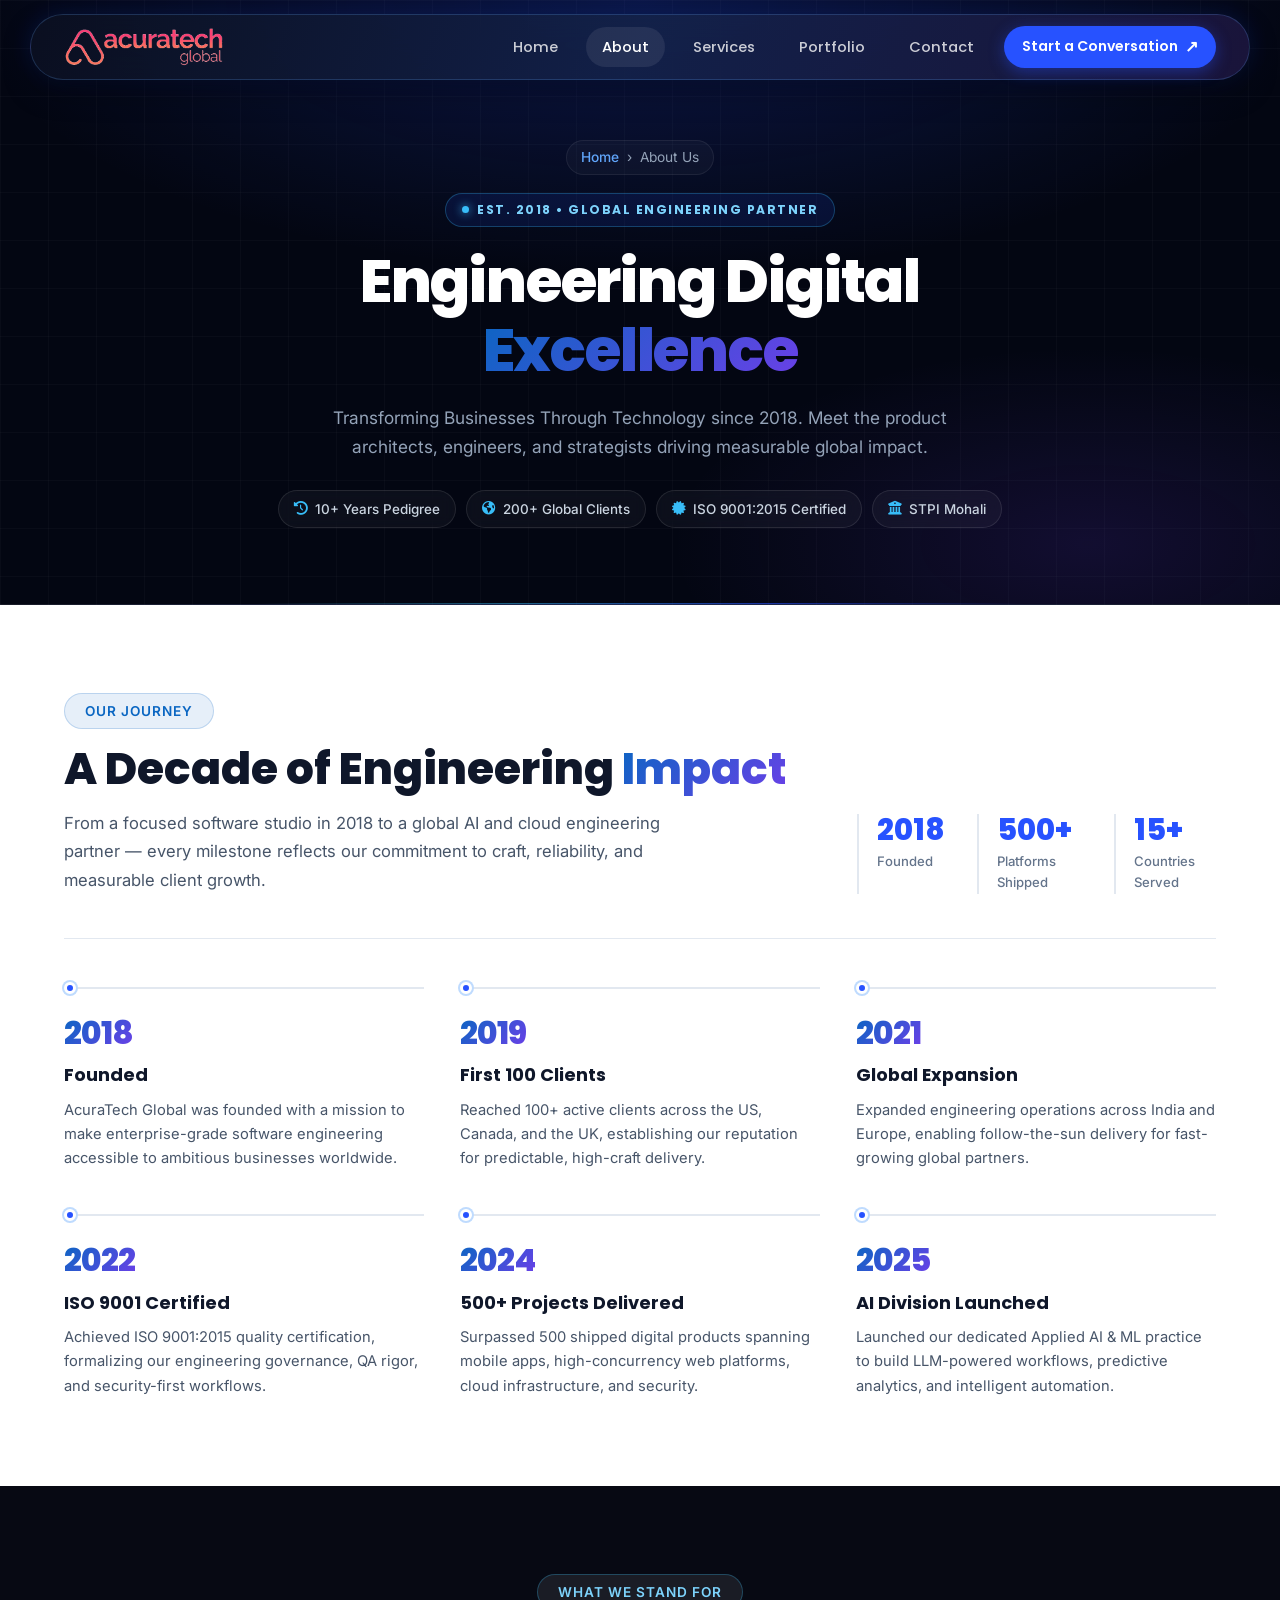
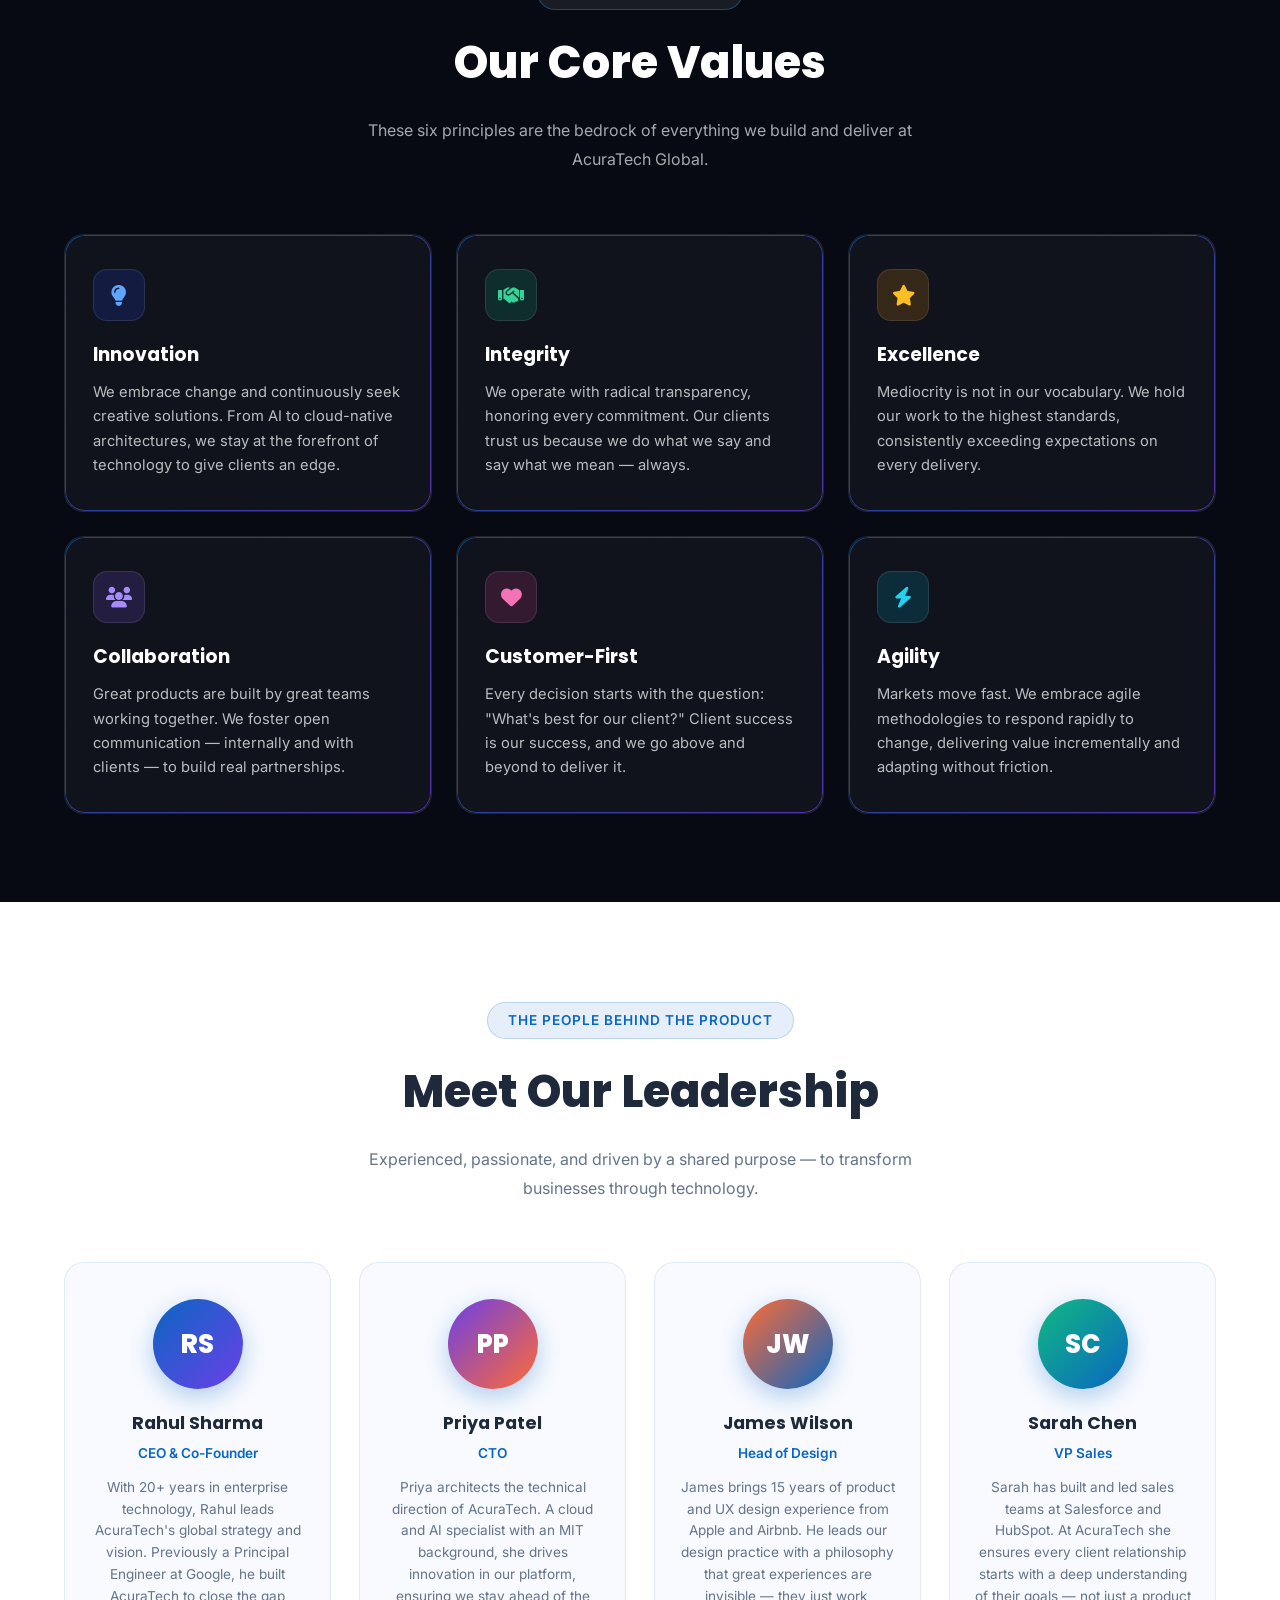
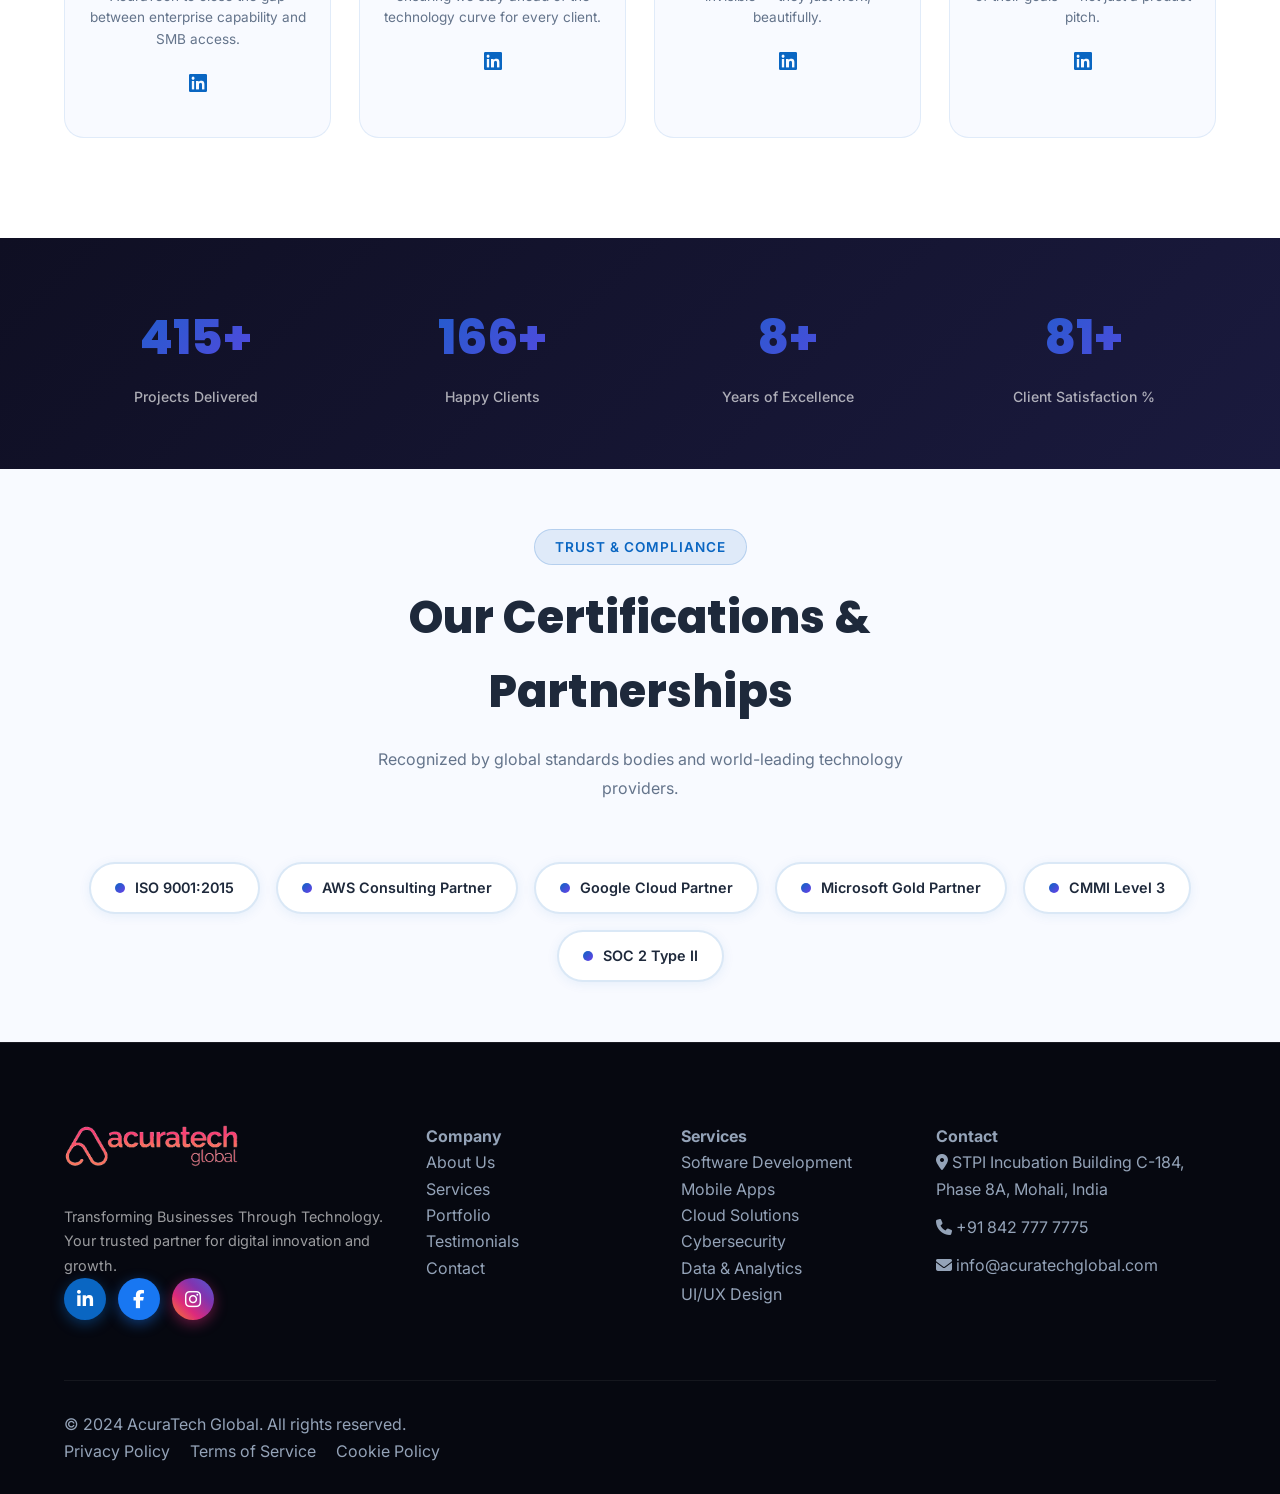
==== commit 2ccf0368: "ui fixes" ====
--- a/about.html
+++ b/about.html
@@ -5,7 +5,7 @@
   <meta name="viewport" content="width=device-width, initial-scale=1.0" />
   <meta name="description" content="Learn about AcuraTech Global — our story, mission, vision, core values, and the team behind transforming businesses through technology." />
   <meta property="og:title" content="About Us | AcuraTech Global" />
-  <meta property="og:description" content="Transforming Businesses Through Technology since 2014. Meet our team and discover our story." />
+  <meta property="og:description" content="Transforming Businesses Through Technology since 2018. Meet our team and discover our story." />
   <title>About Us | AcuraTech Global</title>
 
   <!-- Google Fonts -->
@@ -22,136 +22,174 @@
   <style>
     /* ── Page-level overrides & extras ── */
 
-    /* Page Hero */
-    .page-hero {
-      background: linear-gradient(135deg, #0F0F23 0%, #1a1a3e 50%, #0A66C2 100%);
-      padding: 120px 0 80px;
-      text-align: center;
+    /* Page Hero — inherited from assets/css/style.css */
+
+    /* Story Section — Open Editorial Timeline (Zero Boxes) */
+    .story-section { padding: 88px 0; background: #ffffff; }
+    .story-editorial-top {
+      display: grid;
+      grid-template-columns: 1.35fr 0.65fr;
+      gap: 48px;
+      align-items: end;
+      padding-bottom: 44px;
+      margin-bottom: 48px;
+      border-bottom: 1px solid #e2e8f0;
+    }
+    .story-editorial-top .section-tag { margin-bottom: 14px; }
+    .story-editorial-top h2 {
+      font-family: 'Poppins', sans-serif;
+      font-size: clamp(2rem, 3.6vw, 2.75rem);
+      font-weight: 800;
+      color: #0F172A;
+      line-height: 1.18;
+      margin: 0 0 14px;
+    }
+    .story-editorial-lead {
+      font-family: 'Inter', sans-serif;
+      font-size: 1.04rem;
+      color: #475569;
+      line-height: 1.7;
+      margin: 0;
+      max-width: 600px;
+    }
+    .story-stat-strip {
+      display: flex;
+      justify-content: flex-end;
+      gap: 32px;
+    }
+    .story-stat-item {
+      border-left: 2px solid #e2e8f0;
+      padding-left: 18px;
+    }
+    .story-stat-item strong {
+      display: block;
+      font-family: 'Poppins', sans-serif;
+      font-size: 1.85rem;
+      font-weight: 800;
+      color: #2752ff;
+      line-height: 1.1;
+    }
+    .story-stat-item span {
+      display: block;
+      font-size: 0.82rem;
+      color: #64748b;
+      margin-top: 4px;
+      font-weight: 500;
+    }
+
+    .editorial-timeline-grid {
+      display: grid;
+      grid-template-columns: repeat(3, 1fr);
+      gap: 44px 36px;
+    }
+    .ed-milestone {
+      position: relative;
+      padding-top: 26px;
+      border-top: 2px solid #e2e8f0;
+      transition: border-color 0.25s ease;
+    }
+    .ed-milestone:hover {
+      border-top-color: #2752ff;
+    }
+    .ed-milestone::before {
+      content: '';
+      position: absolute;
+      top: -7px;
+      left: 0;
+      width: 12px;
+      height: 12px;
+      border-radius: 50%;
+      background: #2752ff;
+      border: 3px solid #ffffff;
+      box-shadow: 0 0 0 2px #bfdbfe;
+      transition: transform 0.25s ease, box-shadow 0.25s ease;
+    }
+    .ed-milestone:hover::before {
+      transform: scale(1.2);
+      box-shadow: 0 0 0 4px rgba(39, 82, 255, 0.22);
+    }
+    .ed-year {
+      font-family: 'Poppins', sans-serif;
+      font-size: 2rem;
+      font-weight: 800;
+      letter-spacing: -0.03em;
+      background: linear-gradient(135deg, #0A66C2 0%, #6C3FE8 100%);
+      -webkit-background-clip: text;
+      -webkit-text-fill-color: transparent;
+      line-height: 1.1;
+      margin-bottom: 10px;
+      display: inline-block;
+    }
+    .ed-title {
+      font-family: 'Poppins', sans-serif;
+      font-weight: 700;
+      font-size: 1.12rem;
+      color: #0F172A;
+      margin-bottom: 8px;
+    }
+    .ed-desc {
+      font-family: 'Inter', sans-serif;
+      color: #475569;
+      font-size: 0.92rem;
+      line-height: 1.65;
+      margin: 0;
+    }
+    @media (max-width: 992px) {
+      .story-editorial-top { grid-template-columns: 1fr; gap: 28px; }
+      .story-stat-strip { justify-content: flex-start; }
+      .editorial-timeline-grid { grid-template-columns: repeat(2, 1fr); }
+    }
+    @media (max-width: 640px) {
+      .story-stat-strip { flex-wrap: wrap; gap: 20px; }
+      .editorial-timeline-grid { grid-template-columns: 1fr; gap: 32px; }
+    }
+
+    /* Core Values (Dark Boxed Showcase) */
+    .core-values { padding: 88px 0; background: #070913; }
+    .values-grid { display: grid; grid-template-columns: repeat(3, 1fr); gap: 24px; }
+    .value-card {
+      border-radius: 20px;
+      padding: 34px 28px;
       position: relative;
       overflow: hidden;
-    }
-    .page-hero::before {
-      content: '';
-      position: absolute;
-      inset: 0;
-      background: radial-gradient(ellipse at 70% 50%, rgba(108,63,232,0.3) 0%, transparent 60%);
-    }
-    .page-hero h1 {
-      font-family: 'Poppins', sans-serif;
-      font-size: clamp(2.5rem, 5vw, 4rem);
-      font-weight: 800;
-      color: #fff;
-      position: relative;
-    }
-    .breadcrumb {
-      display: flex;
-      justify-content: center;
-      gap: 0.5rem;
-      margin-top: 1rem;
-      font-family: 'Inter', sans-serif;
-      font-size: 0.95rem;
-      color: rgba(255,255,255,0.65);
-      position: relative;
-    }
-    .breadcrumb a { color: #0A66C2; text-decoration: none; }
-    .breadcrumb span { color: rgba(255,255,255,0.4); }
-
-    /* Story Section */
-    .story-section { padding: 100px 0; background: #F8FAFF; }
-    .story-grid { display: grid; grid-template-columns: 1fr 1fr; gap: 60px; align-items: start; }
-    .timeline { position: relative; padding-left: 32px; }
-    .timeline::before {
-      content: '';
-      position: absolute;
-      left: 10px; top: 0; bottom: 0;
-      width: 2px;
-      background: linear-gradient(to bottom, #0A66C2, #6C3FE8);
-    }
-    .timeline-item { position: relative; margin-bottom: 36px; }
-    .timeline-item::before {
-      content: '';
-      position: absolute;
-      left: -26px; top: 6px;
-      width: 14px; height: 14px;
-      border-radius: 50%;
-      background: linear-gradient(135deg, #0A66C2, #6C3FE8);
-      border: 3px solid #fff;
-      box-shadow: 0 0 0 3px rgba(10,102,194,0.3);
-    }
-    .timeline-year {
-      font-family: 'Poppins', sans-serif;
-      font-weight: 700;
-      font-size: 0.85rem;
-      color: #0A66C2;
-      text-transform: uppercase;
-      letter-spacing: 1px;
-      margin-bottom: 4px;
-    }
-    .timeline-title {
-      font-family: 'Poppins', sans-serif;
-      font-weight: 600;
-      font-size: 1.1rem;
-      color: #1E293B;
-      margin-bottom: 4px;
-    }
-    .timeline-desc { font-family: 'Inter', sans-serif; color: #64748B; font-size: 0.9rem; line-height: 1.6; }
-    .story-illustration { display: flex; align-items: center; justify-content: center; }
-
-    /* Vision & Mission */
-    .vision-mission { padding: 80px 0; background: #0F0F23; }
-    .vm-grid { display: grid; grid-template-columns: 1fr 1fr; gap: 32px; }
-    .vm-card {
-      border-radius: 20px;
-      padding: 48px 40px;
-      position: relative;
-      overflow: hidden;
-      background: rgba(255,255,255,0.05);
-      border: 1px solid transparent;
-      background-clip: padding-box;
-    }
-    .vm-card::before {
+      background: rgba(255, 255, 255, 0.04);
+      border: 1px solid rgba(255, 255, 255, 0.08);
+      text-align: left;
+      transition: transform 0.3s ease, box-shadow 0.3s ease, border-color 0.3s ease;
+    }
+    .value-card::before {
       content: '';
       position: absolute;
       inset: 0;
       border-radius: 20px;
       padding: 1px;
-      background: linear-gradient(135deg, #0A66C2, #6C3FE8);
+      background: linear-gradient(135deg, rgba(10, 102, 194, 0.7), rgba(108, 63, 232, 0.7));
       -webkit-mask: linear-gradient(#fff 0 0) content-box, linear-gradient(#fff 0 0);
       -webkit-mask-composite: destination-out;
       mask-composite: exclude;
-    }
-    .vm-icon { font-size: 2.5rem; margin-bottom: 20px; }
-    .vm-card h3 {
-      font-family: 'Poppins', sans-serif;
-      font-size: 1.5rem;
-      font-weight: 700;
-      color: #fff;
-      margin-bottom: 16px;
-    }
-    .vm-card p { font-family: 'Inter', sans-serif; color: rgba(255,255,255,0.7); line-height: 1.8; }
-
-    /* Core Values */
-    .core-values { padding: 100px 0; background: #F8FAFF; }
-    .values-grid { display: grid; grid-template-columns: repeat(3, 1fr); gap: 28px; }
-    .value-card {
-      background: #fff;
-      border-radius: 16px;
-      padding: 36px 28px;
-      text-align: center;
-      box-shadow: 0 4px 24px rgba(10,102,194,0.08);
-      transition: transform 0.3s, box-shadow 0.3s;
-      border-top: 4px solid transparent;
-    }
-    .value-card:hover { transform: translateY(-8px); box-shadow: 0 16px 40px rgba(10,102,194,0.15); border-top-color: #0A66C2; }
+      pointer-events: none;
+    }
+    .value-card:hover {
+      transform: translateY(-6px);
+      background: rgba(255, 255, 255, 0.07);
+      box-shadow: 0 20px 42px rgba(0, 0, 0, 0.45), 0 0 24px rgba(39, 82, 255, 0.18);
+    }
     .value-icon {
-      width: 64px; height: 64px;
-      border-radius: 16px;
+      width: 52px; height: 52px;
+      border-radius: 14px;
       display: flex; align-items: center; justify-content: center;
-      font-size: 1.8rem;
-      margin: 0 auto 20px;
-    }
-    .value-card h3 { font-family: 'Poppins', sans-serif; font-weight: 700; font-size: 1.1rem; color: #1E293B; margin-bottom: 10px; }
-    .value-card p { font-family: 'Inter', sans-serif; color: #64748B; font-size: 0.9rem; line-height: 1.6; }
+      font-size: 1.3rem;
+      margin: 0 0 18px;
+      border: 1px solid rgba(255, 255, 255, 0.1);
+    }
+    .value-card h3 { font-family: 'Poppins', sans-serif; font-weight: 700; font-size: 1.18rem; color: #ffffff; margin-bottom: 10px; }
+    .value-card p { font-family: 'Inter', sans-serif; color: rgba(255, 255, 255, 0.72); font-size: 0.92rem; line-height: 1.65; margin: 0; }
+    @media (max-width: 992px) {
+      .values-grid { grid-template-columns: repeat(2, 1fr); }
+    }
+    @media (max-width: 640px) {
+      .values-grid { grid-template-columns: 1fr; }
+    }
 
     /* Team Section */
     .team-section { padding: 100px 0; background: #fff; }
@@ -300,179 +338,132 @@
   <!-- ═══ PAGE HERO ═══ -->
   <section class="page-hero">
     <div class="container">
-      <h1>About Us</h1>
       <nav class="breadcrumb" aria-label="Breadcrumb">
         <a href="index.html">Home</a>
         <span>›</span>
         <span>About Us</span>
       </nav>
-      <p style="color:rgba(255,255,255,0.7); font-family:'Inter',sans-serif; margin-top:16px; max-width:520px; margin-left:auto; margin-right:auto; line-height:1.8; position:relative;">
-        Transforming Businesses Through Technology since 2014. Meet the team driving innovation.
+      <br />
+      <div class="page-hero-eyebrow">
+        <span class="eyebrow-dot"></span>
+        Est. 2018 &bull; Global Engineering Partner
+      </div>
+      <h1>Engineering Digital <span class="gradient-text">Excellence</span></h1>
+      <p class="page-hero-sub">
+        Transforming Businesses Through Technology since 2018. Meet the product architects, engineers, and strategists driving measurable global impact.
       </p>
+      <div class="page-hero-highlights">
+        <span class="page-hero-pill"><i class="fa-solid fa-clock-rotate-left"></i> 10+ Years Pedigree</span>
+        <span class="page-hero-pill"><i class="fa-solid fa-earth-americas"></i> 200+ Global Clients</span>
+        <span class="page-hero-pill"><i class="fa-solid fa-certificate"></i> ISO 9001:2015 Certified</span>
+        <span class="page-hero-pill"><i class="fa-solid fa-building-columns"></i> STPI Mohali</span>
+      </div>
     </div>
   </section>
 
   <!-- ═══ OUR STORY ═══ -->
   <section class="story-section animate-on-scroll">
     <div class="container">
-      <div class="section-header">
-        <div class="section-tag">Our Journey</div>
-        <h2>The AcuraTech Story</h2>
-        <p>From a small startup to a global technology partner — here's how we got here.</p>
-      </div>
-
-      <div class="story-grid">
-        <!-- Timeline -->
-        <div class="timeline">
-          <div class="timeline-item animate-on-scroll">
-            <div class="timeline-year">2014</div>
-            <div class="timeline-title">Founded</div>
-            <div class="timeline-desc">AcuraTech Global was founded in India & Global with a vision to make enterprise-grade technology accessible to businesses of all sizes.</div>
+      <div class="story-editorial-top">
+        <div>
+          <div class="section-tag">Our Journey</div>
+          <h2>A Decade of Engineering <span class="gradient-text">Impact</span></h2>
+          <p class="story-editorial-lead">
+            From a focused software studio in 2018 to a global AI and cloud engineering partner — every milestone reflects our commitment to craft, reliability, and measurable client growth.
+          </p>
+        </div>
+        <div class="story-stat-strip">
+          <div class="story-stat-item">
+            <strong>2018</strong>
+            <span>Founded</span>
           </div>
-          <div class="timeline-item animate-on-scroll">
-            <div class="timeline-year">2016</div>
-            <div class="timeline-title">First 100 Clients</div>
-            <div class="timeline-desc">Reached a landmark milestone of 100 happy clients across the US, Canada, and the UK, cementing our reputation for quality delivery.</div>
+          <div class="story-stat-item">
+            <strong>500+</strong>
+            <span>Platforms Shipped</span>
           </div>
-          <div class="timeline-item animate-on-scroll">
-            <div class="timeline-year">2018</div>
-            <div class="timeline-title">Global Expansion</div>
-            <div class="timeline-desc">Opened development centers in India and Europe, extending our talent pool and enabling round-the-clock delivery for global clients.</div>
+          <div class="story-stat-item">
+            <strong>15+</strong>
+            <span>Countries Served</span>
           </div>
-          <div class="timeline-item animate-on-scroll">
-            <div class="timeline-year">2020</div>
-            <div class="timeline-title">500+ Projects Delivered</div>
-            <div class="timeline-desc">Surpassed 500 successfully delivered projects spanning web, mobile, cloud, and cybersecurity domains.</div>
-          </div>
-          <div class="timeline-item animate-on-scroll">
-            <div class="timeline-year">2022</div>
-            <div class="timeline-title">ISO 9001 Certified</div>
-            <div class="timeline-desc">Achieved ISO 9001:2015 quality certification, reinforcing our commitment to process excellence and consistent delivery.</div>
-          </div>
-          <div class="timeline-item animate-on-scroll">
-            <div class="timeline-year">2024</div>
-            <div class="timeline-title">AI Division Launched</div>
-            <div class="timeline-desc">Launched a dedicated Artificial Intelligence & ML division to help clients harness the power of generative AI and intelligent automation.</div>
-          </div>
-        </div>
-
-        <!-- Illustration -->
-        <div class="story-illustration animate-on-scroll">
-          <svg width="100%" viewBox="0 0 500 480" fill="none" xmlns="http://www.w3.org/2000/svg" aria-label="Office team illustration">
-            <!-- Background -->
-            <rect width="500" height="480" rx="24" fill="#EEF4FF"/>
-            <!-- Desk -->
-            <rect x="60" y="300" width="380" height="12" rx="6" fill="#CBD5E1"/>
-            <rect x="80" y="312" width="12" height="80" rx="6" fill="#CBD5E1"/>
-            <rect x="408" y="312" width="12" height="80" rx="6" fill="#CBD5E1"/>
-            <!-- Monitor -->
-            <rect x="160" y="200" width="180" height="110" rx="8" fill="#1E293B"/>
-            <rect x="168" y="208" width="164" height="90" rx="4" fill="#0A66C2"/>
-            <!-- Screen content lines -->
-            <rect x="176" y="220" width="80" height="6" rx="3" fill="rgba(255,255,255,0.6)"/>
-            <rect x="176" y="234" width="120" height="4" rx="2" fill="rgba(255,255,255,0.3)"/>
-            <rect x="176" y="246" width="100" height="4" rx="2" fill="rgba(255,255,255,0.3)"/>
-            <rect x="176" y="260" width="60" height="20" rx="4" fill="#6C3FE8"/>
-            <rect x="244" y="260" width="60" height="20" rx="4" fill="rgba(255,255,255,0.15)"/>
-            <!-- Monitor stand -->
-            <rect x="240" y="310" width="20" height="20" rx="2" fill="#CBD5E1"/>
-            <rect x="210" y="328" width="80" height="8" rx="4" fill="#94A3B8"/>
-            <!-- Person 1 -->
-            <circle cx="130" cy="230" r="30" fill="#FECDD3"/>
-            <ellipse cx="130" cy="310" rx="35" ry="50" fill="#0A66C2"/>
-            <rect x="110" y="280" width="12" height="40" rx="6" fill="#FECDD3"/>
-            <rect x="138" y="280" width="12" height="40" rx="6" fill="#FECDD3"/>
-            <!-- Person 1 hair -->
-            <ellipse cx="130" cy="208" rx="22" ry="12" fill="#1E293B"/>
-            <!-- Person 2 -->
-            <circle cx="370" cy="230" r="30" fill="#FDE68A"/>
-            <ellipse cx="370" cy="310" rx="35" ry="50" fill="#6C3FE8"/>
-            <rect x="350" y="280" width="12" height="40" rx="6" fill="#FDE68A"/>
-            <rect x="378" y="280" width="12" height="40" rx="6" fill="#FDE68A"/>
-            <!-- Person 2 hair -->
-            <path d="M348 212 Q370 195 392 212 Q390 200 370 196 Q350 200 348 212Z" fill="#92400E"/>
-            <!-- Keyboard -->
-            <rect x="168" y="295" width="80" height="10" rx="3" fill="#94A3B8"/>
-            <!-- Plants -->
-            <rect x="58" y="270" width="8" height="30" rx="4" fill="#6B7280"/>
-            <circle cx="62" cy="260" r="18" fill="#10B981"/>
-            <circle cx="52" cy="270" r="12" fill="#059669"/>
-            <circle cx="72" cy="268" r="10" fill="#34D399"/>
-            <!-- Floating icons -->
-            <circle cx="430" cy="120" r="28" fill="rgba(10,102,194,0.1)" stroke="#0A66C2" stroke-width="1.5"/>
-            <text x="430" y="128" text-anchor="middle" fill="#0A66C2" font-size="20">💡</text>
-            <circle cx="70" cy="140" r="28" fill="rgba(108,63,232,0.1)" stroke="#6C3FE8" stroke-width="1.5"/>
-            <text x="70" y="148" text-anchor="middle" fill="#6C3FE8" font-size="20">🚀</text>
-            <circle cx="250" cy="80" r="28" fill="rgba(255,107,53,0.1)" stroke="#FF6B35" stroke-width="1.5"/>
-            <text x="250" y="88" text-anchor="middle" fill="#FF6B35" font-size="20">⭐</text>
-            <!-- Connecting lines (decorative) -->
-            <line x1="98" y1="140" x2="222" y2="80" stroke="rgba(108,63,232,0.2)" stroke-width="1" stroke-dasharray="4 4"/>
-            <line x1="278" y1="80" x2="402" y2="120" stroke="rgba(10,102,194,0.2)" stroke-width="1" stroke-dasharray="4 4"/>
-          </svg>
+        </div>
+      </div>
+
+      <div class="editorial-timeline-grid stagger-children">
+        <div class="ed-milestone animate-on-scroll">
+          <span class="ed-year">2018</span>
+          <h3 class="ed-title">Founded</h3>
+          <p class="ed-desc">AcuraTech Global was founded with a mission to make enterprise-grade software engineering accessible to ambitious businesses worldwide.</p>
+        </div>
+
+        <div class="ed-milestone animate-on-scroll">
+          <span class="ed-year">2019</span>
+          <h3 class="ed-title">First 100 Clients</h3>
+          <p class="ed-desc">Reached 100+ active clients across the US, Canada, and the UK, establishing our reputation for predictable, high-craft delivery.</p>
+        </div>
+
+        <div class="ed-milestone animate-on-scroll">
+          <span class="ed-year">2021</span>
+          <h3 class="ed-title">Global Expansion</h3>
+          <p class="ed-desc">Expanded engineering operations across India and Europe, enabling follow-the-sun delivery for fast-growing global partners.</p>
+        </div>
+
+        <div class="ed-milestone animate-on-scroll">
+          <span class="ed-year">2022</span>
+          <h3 class="ed-title">ISO 9001 Certified</h3>
+          <p class="ed-desc">Achieved ISO 9001:2015 quality certification, formalizing our engineering governance, QA rigor, and security-first workflows.</p>
+        </div>
+
+        <div class="ed-milestone animate-on-scroll">
+          <span class="ed-year">2024</span>
+          <h3 class="ed-title">500+ Projects Delivered</h3>
+          <p class="ed-desc">Surpassed 500 shipped digital products spanning mobile apps, high-concurrency web platforms, cloud infrastructure, and security.</p>
+        </div>
+
+        <div class="ed-milestone animate-on-scroll">
+          <span class="ed-year">2025</span>
+          <h3 class="ed-title">AI Division Launched</h3>
+          <p class="ed-desc">Launched our dedicated Applied AI &amp; ML practice to build LLM-powered workflows, predictive analytics, and intelligent automation.</p>
         </div>
       </div>
     </div>
   </section>
 
-  <!-- ═══ VISION & MISSION ═══ -->
-  <section class="vision-mission">
-    <div class="container">
-      <div class="section-header">
-        <div class="section-tag" style="background:rgba(255,255,255,0.1); color:rgba(255,255,255,0.8); border-color:rgba(255,255,255,0.15);">Purpose</div>
-        <h2 class="light">Vision &amp; Mission</h2>
-        <p class="light">The principles that guide every decision we make.</p>
-      </div>
-      <div class="vm-grid animate-on-scroll">
-        <div class="vm-card">
-          <div class="vm-icon">🔭</div>
-          <h3>Our Vision</h3>
-          <p>To be the world's most trusted technology partner — a company where businesses of every size can access cutting-edge digital solutions that drive real growth, operational excellence, and competitive advantage. We envision a future where every organization is empowered by intelligent, human-centric technology.</p>
-        </div>
-        <div class="vm-card">
-          <div class="vm-icon">🎯</div>
-          <h3>Our Mission</h3>
-          <p>To deliver innovative, scalable, and reliable technology solutions that transform how businesses operate and compete. We combine deep technical expertise with genuine client partnership, ensuring every project creates measurable value. Our commitment is to quality, transparency, and long-term success for every client we serve.</p>
-        </div>
-      </div>
-    </div>
-  </section>
-
-  <!-- ═══ CORE VALUES ═══ -->
+  <!-- ═══ CORE VALUES (DARK BOXED SECTION) ═══ -->
   <section class="core-values">
     <div class="container">
       <div class="section-header">
-        <div class="section-tag">What We Stand For</div>
-        <h2>Our Core Values</h2>
-        <p>These six principles are the bedrock of everything we do at AcuraTech Global.</p>
+        <div class="section-tag" style="background:rgba(255,255,255,0.08); color:#7dd3fc; border-color:rgba(56,189,248,0.28);">What We Stand For</div>
+        <h2 class="light">Our Core Values</h2>
+        <p class="light">These six principles are the bedrock of everything we build and deliver at AcuraTech Global.</p>
       </div>
       <div class="values-grid stagger-children">
         <div class="value-card animate-on-scroll">
-          <div class="value-icon" style="background:rgba(10,102,194,0.1);">💡</div>
+          <div class="value-icon" style="background:rgba(39,82,255,0.16); color:#60a5fa;"><i class="fa-solid fa-lightbulb"></i></div>
           <h3>Innovation</h3>
           <p>We embrace change and continuously seek creative solutions. From AI to cloud-native architectures, we stay at the forefront of technology to give clients an edge.</p>
         </div>
         <div class="value-card animate-on-scroll">
-          <div class="value-icon" style="background:rgba(16,185,129,0.1);">🤝</div>
+          <div class="value-icon" style="background:rgba(16,185,129,0.16); color:#34d399;"><i class="fa-solid fa-handshake"></i></div>
           <h3>Integrity</h3>
           <p>We operate with radical transparency, honoring every commitment. Our clients trust us because we do what we say and say what we mean — always.</p>
         </div>
         <div class="value-card animate-on-scroll">
-          <div class="value-icon" style="background:rgba(255,107,53,0.1);">⭐</div>
+          <div class="value-icon" style="background:rgba(245,158,11,0.16); color:#fbbf24;"><i class="fa-solid fa-star"></i></div>
           <h3>Excellence</h3>
           <p>Mediocrity is not in our vocabulary. We hold our work to the highest standards, consistently exceeding expectations on every delivery.</p>
         </div>
         <div class="value-card animate-on-scroll">
-          <div class="value-icon" style="background:rgba(108,63,232,0.1);">👥</div>
+          <div class="value-icon" style="background:rgba(139,92,246,0.16); color:#a78bfa;"><i class="fa-solid fa-users"></i></div>
           <h3>Collaboration</h3>
           <p>Great products are built by great teams working together. We foster open communication — internally and with clients — to build real partnerships.</p>
         </div>
         <div class="value-card animate-on-scroll">
-          <div class="value-icon" style="background:rgba(234,179,8,0.1);">❤️</div>
+          <div class="value-icon" style="background:rgba(236,72,153,0.16); color:#f472b6;"><i class="fa-solid fa-heart"></i></div>
           <h3>Customer-First</h3>
           <p>Every decision starts with the question: "What's best for our client?" Client success is our success, and we go above and beyond to deliver it.</p>
         </div>
         <div class="value-card animate-on-scroll">
-          <div class="value-icon" style="background:rgba(239,68,68,0.1);">⚡</div>
+          <div class="value-icon" style="background:rgba(6,182,212,0.16); color:#22d3ee;"><i class="fa-solid fa-bolt"></i></div>
           <h3>Agility</h3>
           <p>Markets move fast. We embrace agile methodologies to respond rapidly to change, delivering value incrementally and adapting without friction.</p>
         </div>
--- a/assets/css/style.css
+++ b/assets/css/style.css
@@ -439,20 +439,20 @@
   height: 66px;
   z-index: 1000;
   transition: all 0.3s ease;
-  background: rgba(10, 14, 26, 0.82);
+  background: linear-gradient(110deg, rgba(11, 16, 33, 0.90) 0%, rgba(20, 34, 74, 0.90) 50%, rgba(28, 22, 62, 0.90) 100%);
   backdrop-filter: blur(18px);
   -webkit-backdrop-filter: blur(18px);
-  border: 1px solid rgba(255, 255, 255, 0.12);
+  border: 1px solid rgba(96, 165, 250, 0.22);
   border-radius: var(--radius-full);
-  box-shadow: 0 10px 30px -10px rgba(0, 0, 0, 0.5),
-              0 0 1px rgba(255, 255, 255, 0.1);
+  box-shadow: 0 12px 32px -8px rgba(0, 0, 0, 0.55),
+              0 0 22px rgba(39, 82, 255, 0.16);
 }
 
 #navbar.scrolled {
-  background: rgba(10, 14, 26, 0.95);
-  box-shadow: 0 14px 35px -8px rgba(0, 0, 0, 0.7),
-              0 0 20px rgba(39, 82, 255, 0.15);
-  border-color: rgba(255, 255, 255, 0.18);
+  background: linear-gradient(110deg, rgba(10, 15, 30, 0.96) 0%, rgba(18, 32, 70, 0.96) 50%, rgba(26, 20, 58, 0.96) 100%);
+  box-shadow: 0 14px 38px -8px rgba(0, 0, 0, 0.7),
+              0 0 26px rgba(39, 82, 255, 0.22);
+  border-color: rgba(96, 165, 250, 0.28);
 }
 
 @media (max-width: 768px) {
@@ -1837,6 +1837,7 @@
 .marquee-wrapper {
   display: flex;
   overflow: hidden;
+  padding: 10px 0;
   user-select: none;
   mask-image: linear-gradient(to right, transparent, black 15%, black 85%, transparent);
   -webkit-mask-image: linear-gradient(to right, transparent, black 15%, black 85%, transparent);
@@ -1859,7 +1860,12 @@
   animation-play-state: paused;
 }
 
-.tech-pill, .marquee-item {
+.marquee-item {
+  display: inline-flex;
+  align-items: center;
+}
+
+.tech-pill {
   display: inline-flex;
   align-items: center;
   gap: 10px;
@@ -1874,10 +1880,12 @@
   transition: var(--transition);
 }
 
-.tech-pill:hover, .marquee-item:hover {
-  background: rgba(255, 255, 255, 0.1);
-  border-color: var(--primary-light);
+.tech-pill:hover {
+  background: #ffffff !important;
+  border-color: #2752ff !important;
+  color: #2752ff !important;
   transform: translateY(-2px);
+  box-shadow: 0 6px 16px rgba(39, 82, 255, 0.12);
 }
 
 /* -----------------------------------------------------------------------------
@@ -2094,25 +2102,140 @@
    17. INNER PAGES: ABOUT, SERVICES, BLOG, CONTACT
    ----------------------------------------------------------------------------- */
 .page-hero {
-  padding-top: calc(var(--navbar-height) + 60px);
-  padding-bottom: 60px;
-  background: radial-gradient(circle at 50% 20%, rgba(10, 102, 194, 0.15) 0%, transparent 60%),
-              var(--bg-dark);
+  position: relative;
+  padding-top: calc(var(--navbar-height) + 64px);
+  padding-bottom: 76px;
+  background-color: #030612;
+  background-image:
+    radial-gradient(ellipse 75% 65% at 50% 0%, rgba(39, 82, 255, 0.22) 0%, transparent 70%),
+    radial-gradient(ellipse 50% 50% at 85% 90%, rgba(108, 63, 232, 0.14) 0%, transparent 65%),
+    linear-gradient(rgba(255, 255, 255, 0.025) 1px, transparent 1px),
+    linear-gradient(90deg, rgba(255, 255, 255, 0.025) 1px, transparent 1px);
+  background-size: 100% 100%, 100% 100%, 48px 48px, 48px 48px;
+  border-bottom: 1px solid rgba(255, 255, 255, 0.08);
   text-align: center;
+  overflow: hidden;
+}
+
+.page-hero::before {
+  content: '';
+  position: absolute;
+  bottom: 0;
+  left: 50%;
+  transform: translateX(-50%);
+  width: 60%;
+  height: 1px;
+  background: linear-gradient(90deg, transparent, rgba(56, 189, 248, 0.5), rgba(39, 82, 255, 0.6), transparent);
+  pointer-events: none;
+}
+
+.page-hero .container {
+  position: relative;
+  z-index: 2;
+}
+
+.page-hero-eyebrow {
+  display: inline-flex;
+  align-items: center;
+  gap: 8px;
+  padding: 6px 16px;
+  border-radius: var(--radius-full);
+  background: rgba(39, 82, 255, 0.12);
+  border: 1px solid rgba(56, 189, 248, 0.28);
+  color: #7dd3fc;
+  font-family: var(--font-heading);
+  font-size: 0.76rem;
+  font-weight: 700;
+  letter-spacing: 1.5px;
+  text-transform: uppercase;
+  margin-bottom: 20px;
+}
+
+.page-hero-eyebrow .eyebrow-dot {
+  width: 7px;
+  height: 7px;
+  border-radius: 50%;
+  background: #38bdf8;
+  box-shadow: 0 0 10px #38bdf8;
+}
+
+.page-hero h1 {
+  font-family: var(--font-heading);
+  font-size: clamp(2.4rem, 4.8vw, 3.75rem);
+  font-weight: 800;
+  color: #ffffff;
+  line-height: 1.15;
+  letter-spacing: -0.02em;
+  margin: 0 auto 18px;
+  max-width: 820px;
+}
+
+.page-hero-sub {
+  font-family: var(--font-body);
+  font-size: 1.08rem;
+  color: #94a3b8;
+  line-height: 1.7;
+  max-width: 620px;
+  margin: 0 auto 28px;
+}
+
+.page-hero-highlights {
+  display: flex;
+  align-items: center;
+  justify-content: center;
+  flex-wrap: wrap;
+  gap: 10px;
+  margin-top: 26px;
+}
+
+.page-hero-pill {
+  display: inline-flex;
+  align-items: center;
+  gap: 7px;
+  padding: 7px 15px;
+  border-radius: var(--radius-full);
+  background: rgba(255, 255, 255, 0.04);
+  border: 1px solid rgba(255, 255, 255, 0.1);
+  color: #cbd5e1;
+  font-size: 0.84rem;
+  font-weight: 500;
+  backdrop-filter: blur(8px);
+}
+
+.page-hero-pill i {
+  color: #38bdf8;
+  font-size: 0.85rem;
 }
 
 .breadcrumb {
-  display: flex;
+  display: inline-flex;
   align-items: center;
   justify-content: center;
   gap: 8px;
-  font-size: 0.9rem;
-  color: var(--text-muted);
-  margin-top: 12px;
+  font-size: 0.86rem;
+  color: #94a3b8;
+  margin-bottom: 18px;
+  padding: 5px 14px;
+  border-radius: var(--radius-full);
+  background: rgba(255, 255, 255, 0.03);
+  border: 1px solid rgba(255, 255, 255, 0.07);
 }
 
 .breadcrumb a {
-  color: var(--primary-light);
+  color: #60a5fa;
+  font-weight: 500;
+  text-decoration: none;
+}
+
+.breadcrumb a:hover {
+  color: #93c5fd;
+}
+
+@media (max-width: 768px) {
+  .page-hero {
+    padding-top: calc(var(--navbar-height) + 40px);
+    padding-bottom: 56px;
+  }
 }
 
 /* Timeline */
@@ -2838,15 +2961,24 @@
   width: 310px;
   height: 310px;
   border-radius: 50%;
-  background: radial-gradient(circle at center, rgba(10, 102, 194, 0.22) 0%, #0c101d 70%);
-  border: 2px solid rgba(10, 102, 194, 0.45);
-  box-shadow: 0 0 50px rgba(10, 102, 194, 0.3), inset 0 0 30px rgba(10, 102, 194, 0.2);
+  background: #ffffff;
+  border: 1px solid #e2e8f0;
+  box-shadow: 0 20px 55px rgba(39, 82, 255, 0.14), 0 4px 18px rgba(15, 23, 42, 0.06);
   display: flex;
   flex-direction: column;
   align-items: center;
   justify-content: center;
-  padding: 24px;
+  padding: 10px;
+  overflow: hidden;
   text-align: center;
+}
+
+.hub-core-img {
+  width: 100%;
+  height: 100%;
+  object-fit: cover;
+  border-radius: 50%;
+  display: block;
 }
 
 .hub-glow-effect {
@@ -3728,14 +3860,18 @@
 }
 
 .conversation-banner-wrap {
-  background: linear-gradient(135deg, #2752ff 0%, #1738cc 100%);
+  background:
+    radial-gradient(circle at 12% 18%, rgba(56, 189, 248, 0.24) 0%, transparent 45%),
+    radial-gradient(circle at 88% 82%, rgba(168, 85, 247, 0.28) 0%, transparent 48%),
+    linear-gradient(135deg, #0c1f5c 0%, #1d4ed8 42%, #2752ff 70%, #5b21b6 100%);
+  border: 1px solid rgba(255, 255, 255, 0.16);
   border-radius: 28px;
   padding: 56px 52px;
   display: grid;
   grid-template-columns: 1.15fr 0.85fr;
   gap: 48px;
   align-items: center;
-  box-shadow: 0 25px 60px rgba(39, 82, 255, 0.35);
+  box-shadow: 0 28px 65px rgba(15, 23, 42, 0.45), 0 0 45px rgba(39, 82, 255, 0.28);
   position: relative;
   overflow: hidden;
 }
@@ -3881,7 +4017,7 @@
 
 .btn-cb-submit {
   margin-top: 6px;
-  background: #2752ff;
+  background: linear-gradient(135deg, #0A66C2 0%, #2752ff 52%, #6C3FE8 100%);
   color: #ffffff;
   border: none;
   border-radius: var(--radius-full);
@@ -3895,13 +4031,13 @@
   justify-content: center;
   gap: 8px;
   transition: all 0.25s ease;
-  box-shadow: 0 4px 15px rgba(39, 82, 255, 0.35);
+  box-shadow: 0 6px 20px rgba(39, 82, 255, 0.35);
 }
 
 .btn-cb-submit:hover {
-  background: #173fdc;
+  background: linear-gradient(135deg, #0854a3 0%, #1b44e8 52%, #5a2fd4 100%);
   transform: translateY(-2px);
-  box-shadow: 0 8px 24px rgba(39, 82, 255, 0.5);
+  box-shadow: 0 10px 28px rgba(39, 82, 255, 0.5);
 }
 
 /* Responsiveness for Net Solutions Sections */
@@ -4102,16 +4238,111 @@
   color: #64748b !important;
 }
 
-.why-circle-card {
+.why-circle-card,
+.why-bento-card {
   background: #ffffff !important;
   border: 1px solid #e2e8f0 !important;
   box-shadow: 0 4px 18px rgba(0, 0, 0, 0.04) !important;
 }
 
-.why-circle-card:hover {
+.why-circle-card:hover,
+.why-bento-card:hover {
   background: #ffffff !important;
   border-color: #2752ff !important;
   box-shadow: 0 16px 40px rgba(39, 82, 255, 0.12) !important;
+  transform: translateY(-6px) !important;
+}
+
+.why-pedigree-strip {
+  display: grid;
+  grid-template-columns: repeat(4, 1fr);
+  gap: 16px;
+  margin-bottom: 36px;
+}
+
+.why-pedigree-item {
+  display: flex;
+  align-items: center;
+  gap: 14px;
+  padding: 18px 20px;
+  background: #f8fafc;
+  border: 1px solid #e2e8f0;
+  border-radius: 16px;
+  transition: all 0.25s ease;
+}
+
+.why-pedigree-item:hover {
+  background: #ffffff;
+  border-color: #2752ff;
+  box-shadow: 0 8px 24px rgba(39, 82, 255, 0.08);
+}
+
+.why-pedigree-icon {
+  width: 44px;
+  height: 44px;
+  border-radius: 12px;
+  display: inline-flex;
+  align-items: center;
+  justify-content: center;
+  font-size: 1.1rem;
+  flex-shrink: 0;
+}
+
+.why-pedigree-icon.icon-blue { background: #eff6ff; color: #2752ff; }
+.why-pedigree-icon.icon-gold { background: #fffbeb; color: #d97706; }
+.why-pedigree-icon.icon-purple { background: #f5f3ff; color: #7c3aed; }
+.why-pedigree-icon.icon-orange { background: #fff7ed; color: #ea580c; }
+
+.why-pedigree-item strong {
+  display: block;
+  font-family: var(--font-heading);
+  font-size: 1.05rem;
+  font-weight: 700;
+  color: #0f172a;
+  line-height: 1.2;
+}
+
+.why-pedigree-item span:last-child {
+  display: block;
+  font-size: 0.8rem;
+  color: #64748b;
+  margin-top: 2px;
+}
+
+.why-bento-grid {
+  display: grid;
+  grid-template-columns: repeat(3, 1fr);
+  gap: 24px;
+  margin-bottom: 42px;
+}
+
+.why-bento-card {
+  border-radius: 20px;
+  padding: 30px 28px;
+  display: flex;
+  flex-direction: column;
+  gap: 18px;
+  transition: all 0.3s cubic-bezier(0.4, 0, 0.2, 1);
+}
+
+.why-bento-card .why-card-icon {
+  width: 50px;
+  height: 50px;
+  border-radius: 14px;
+  display: flex;
+  align-items: center;
+  justify-content: center;
+  font-size: 1.25rem;
+}
+
+@media (max-width: 992px) {
+  .why-pedigree-strip { grid-template-columns: repeat(2, 1fr); }
+  .why-bento-grid { grid-template-columns: repeat(2, 1fr); }
+}
+
+@media (max-width: 640px) {
+  .why-pedigree-strip { grid-template-columns: 1fr; }
+  .why-bento-grid { grid-template-columns: 1fr; }
 }
 
 .why-card-body h4 {
@@ -4161,10 +4392,12 @@
   border: 1px solid #e2e8f0 !important;
 }
 
-/* 6. Testimonials on Soft Light */
+/* 6. Testimonials on Soft Light (Compact Height + Right-to-Left Marquee) */
 .testimonials-section {
   background: #f8fafc !important;
   border-top: 1px solid #e2e8f0 !important;
+  padding: 54px 0 !important;
+  overflow: hidden;
 }
 
 .testimonials-section .section-title {
@@ -4175,21 +4408,129 @@
   color: #64748b !important;
 }
 
-.testimonial-card {
-  background: #ffffff !important;
-  border: 1px solid #e2e8f0 !important;
-  box-shadow: 0 4px 20px rgba(0, 0, 0, 0.04) !important;
-}
-
-.testimonial-quote {
-  color: #334155 !important;
+.reviews-marquee-wrap {
+  width: 100%;
+  overflow: hidden;
+  padding: 8px 0 12px;
+  -webkit-mask-image: linear-gradient(90deg, transparent 0%, #000 7%, #000 93%, transparent 100%);
+  mask-image: linear-gradient(90deg, transparent 0%, #000 7%, #000 93%, transparent 100%);
+}
+
+.reviews-marquee-track {
+  display: flex;
+  align-items: stretch;
+  gap: 22px;
+  width: max-content;
+  animation: reviewsMarqueeScroll 38s linear infinite;
+  will-change: transform;
+}
+
+.reviews-marquee-wrap:hover .reviews-marquee-track {
+  animation-play-state: paused;
+}
+
+@keyframes reviewsMarqueeScroll {
+  0% { transform: translateX(0); }
+  100% { transform: translateX(-50%); }
+}
+
+.review-marquee-card {
+  flex: 0 0 380px;
+  background: #ffffff;
+  border: 1px solid #e2e8f0;
+  border-radius: 18px;
+  padding: 22px 24px;
+  box-shadow: 0 4px 18px rgba(15, 23, 42, 0.04);
+  display: flex;
+  flex-direction: column;
+  justify-content: space-between;
+  transition: border-color 0.25s ease, box-shadow 0.25s ease, transform 0.25s ease;
+}
+
+.review-marquee-card:hover {
+  border-color: #2752ff;
+  box-shadow: 0 12px 30px rgba(39, 82, 255, 0.1);
+  transform: translateY(-3px);
+}
+
+.review-card-top {
+  display: flex;
+  align-items: center;
+  justify-content: space-between;
+  margin-bottom: 12px;
+}
+
+.review-stars {
+  color: #f59e0b;
+  font-size: 0.95rem;
+  letter-spacing: 2px;
+}
+
+.review-verified {
+  display: inline-flex;
+  align-items: center;
+  gap: 5px;
+  font-size: 0.74rem;
+  font-weight: 600;
+  color: #059669;
+  background: #ecfdf5;
+  border: 1px solid #a7f3d0;
+  padding: 3px 10px;
+  border-radius: 9999px;
+}
+
+.review-quote {
+  font-family: var(--font-body);
+  font-size: 0.92rem;
+  color: #334155;
+  line-height: 1.58;
+  margin: 0 0 16px;
+  font-style: normal;
+}
+
+.review-author {
+  display: flex;
+  align-items: center;
+  gap: 12px;
+  padding-top: 12px;
+  border-top: 1px solid #f1f5f9;
+}
+
+.review-avatar {
+  width: 38px;
+  height: 38px;
+  border-radius: 50%;
+  display: inline-flex;
+  align-items: center;
+  justify-content: center;
+  font-family: var(--font-heading);
+  font-size: 0.82rem;
+  font-weight: 700;
+  color: #ffffff;
+  flex-shrink: 0;
+}
+
+.review-avatar.av-blue { background: linear-gradient(135deg, #2752ff, #0ea5e9); }
+.review-avatar.av-purple { background: linear-gradient(135deg, #7c3aed, #ec4899); }
+.review-avatar.av-orange { background: linear-gradient(135deg, #f97316, #2752ff); }
+.review-avatar.av-cyan { background: linear-gradient(135deg, #06b6d4, #6366f1); }
+
+@media (max-width: 640px) {
+  .review-marquee-card {
+    flex: 0 0 300px;
+    padding: 18px 20px;
+  }
 }
 
 .author-name {
+  display: block;
+  font-size: 0.92rem;
   color: #0f172a !important;
 }
 
 .author-title {
+  display: block;
+  font-size: 0.78rem;
   color: #64748b !important;
 }
 
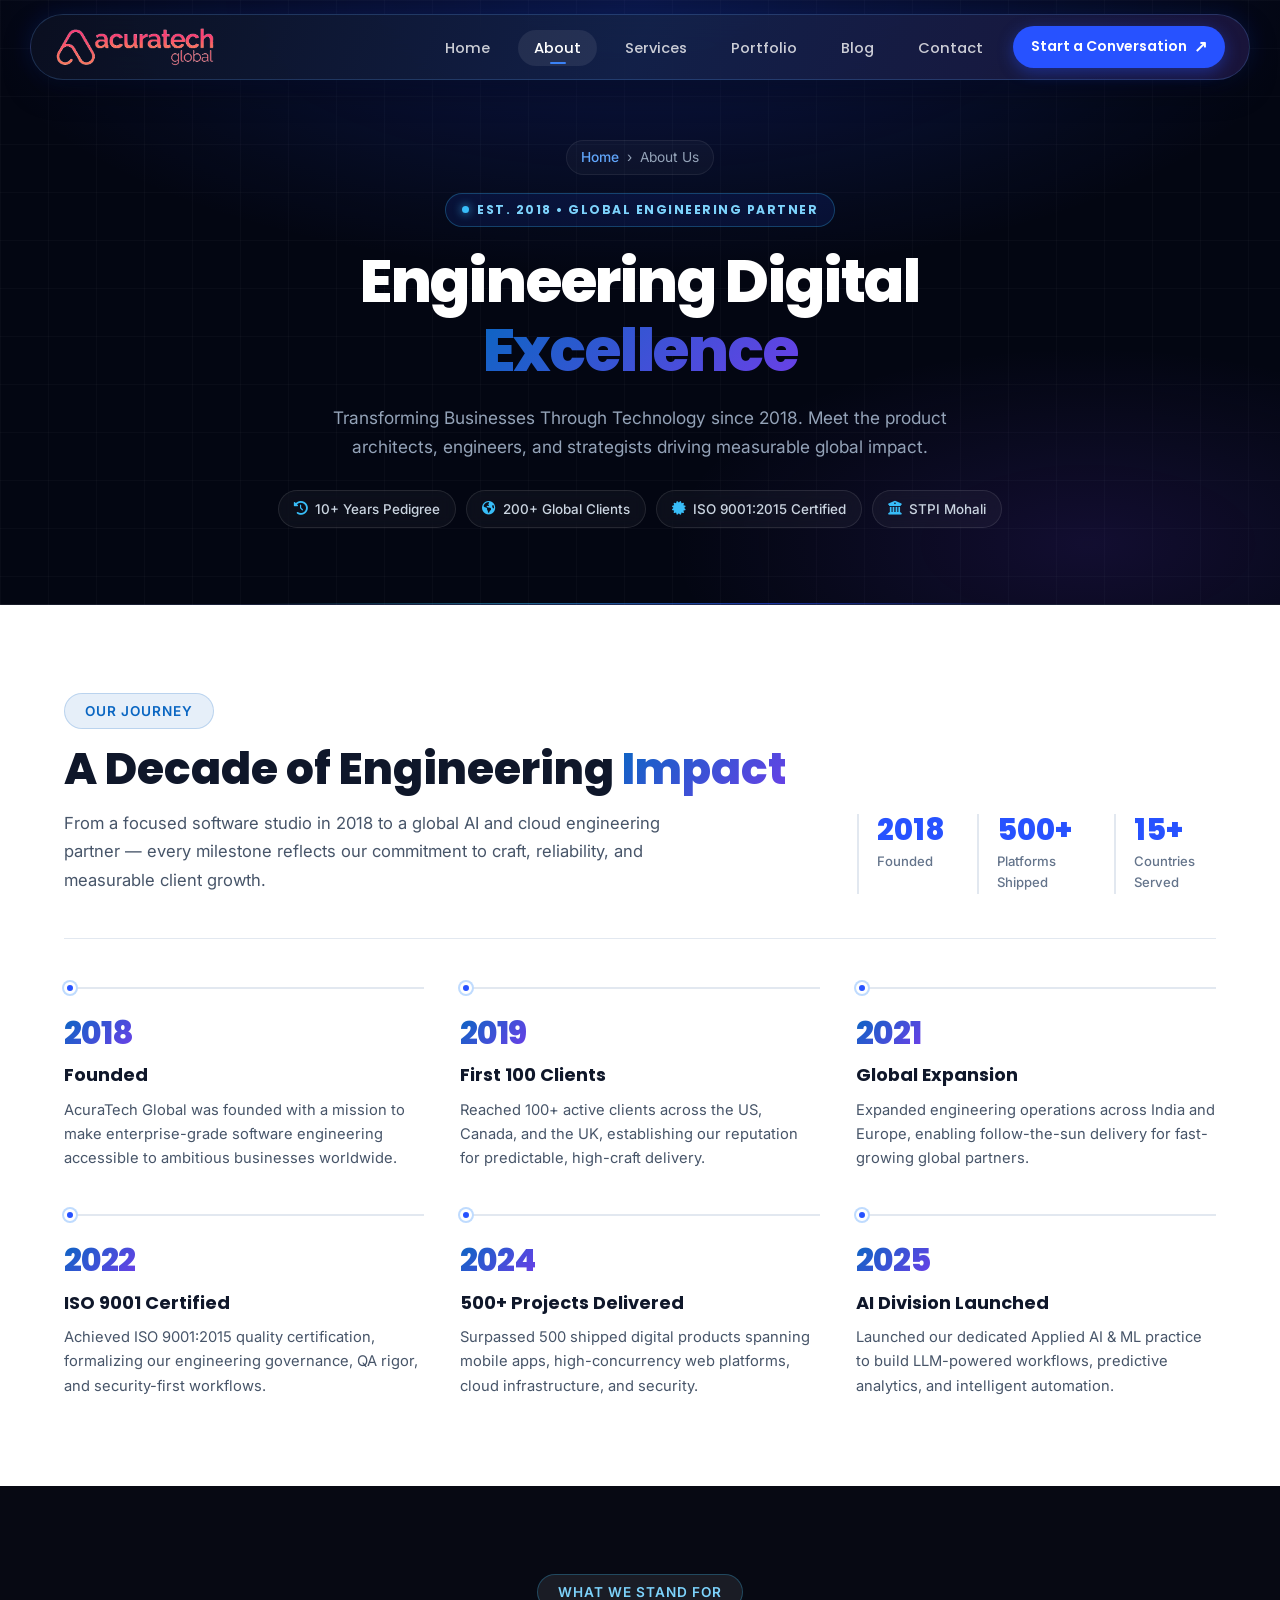
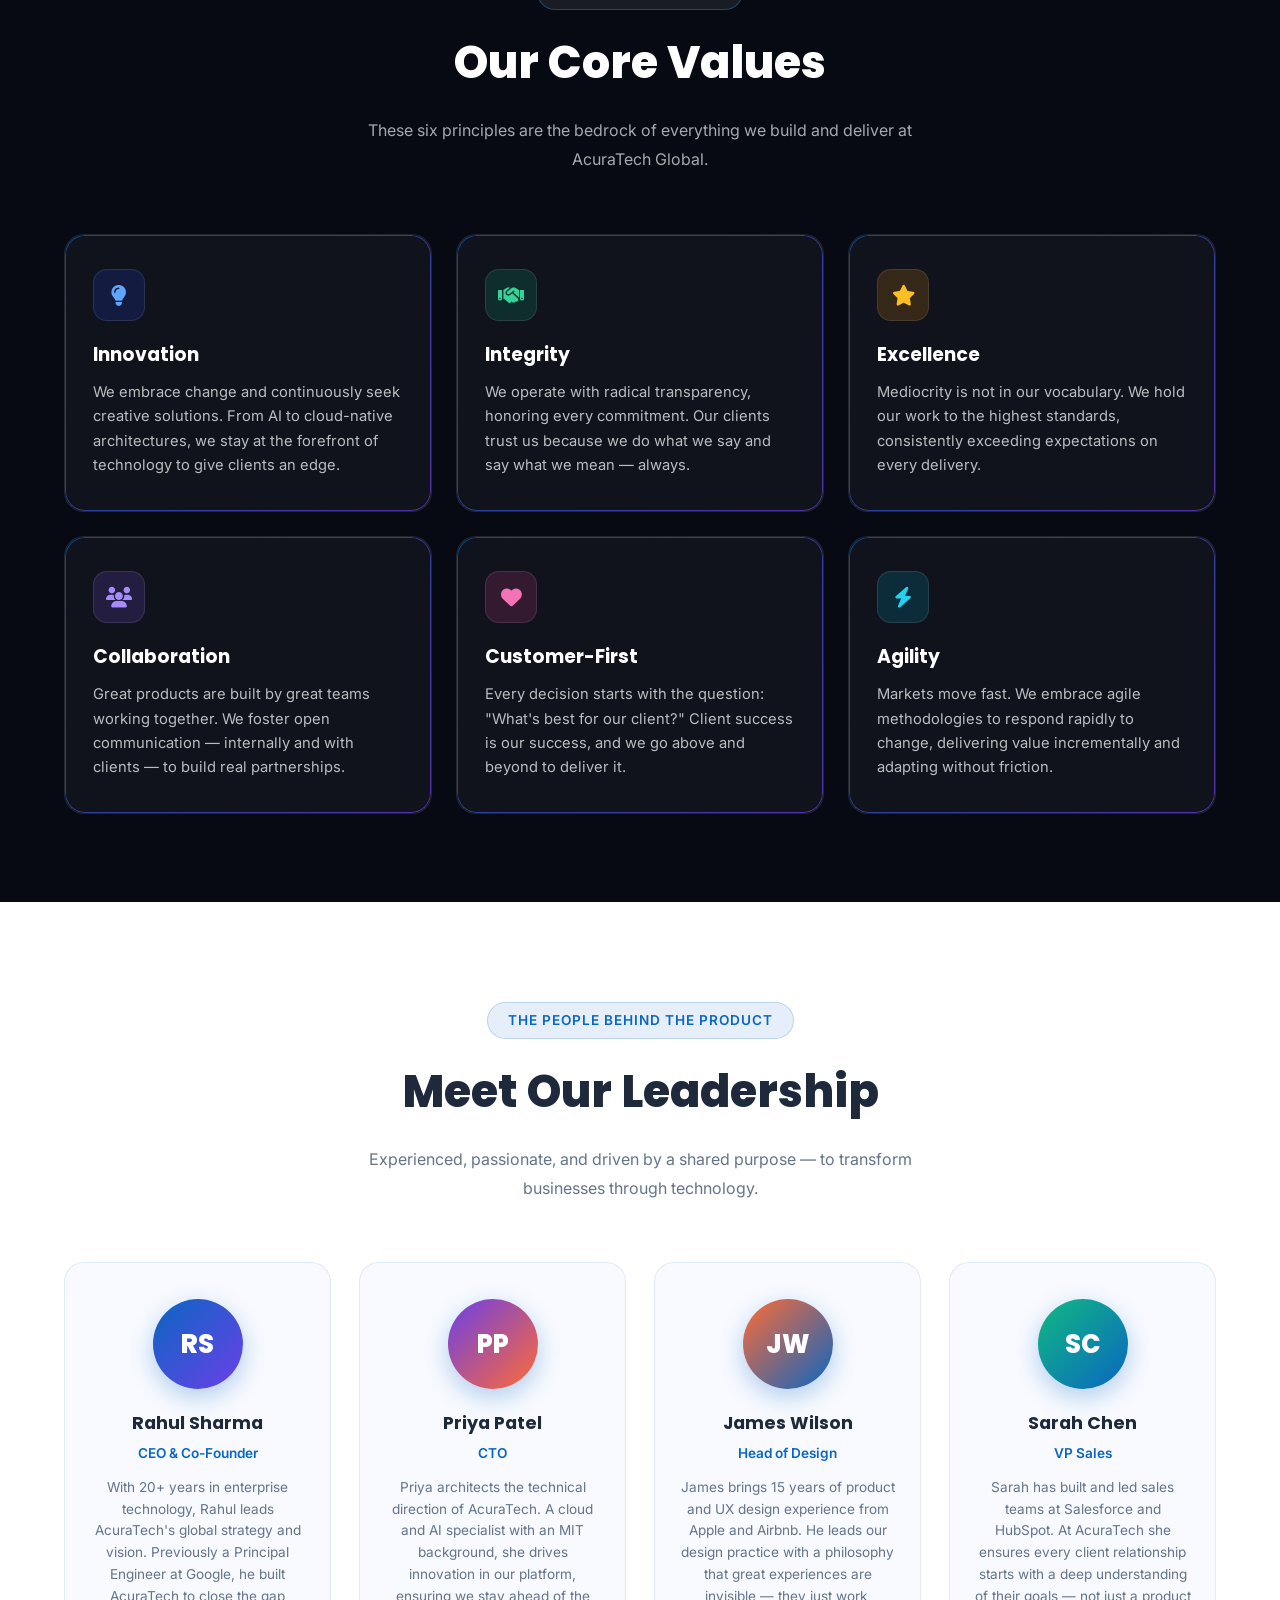
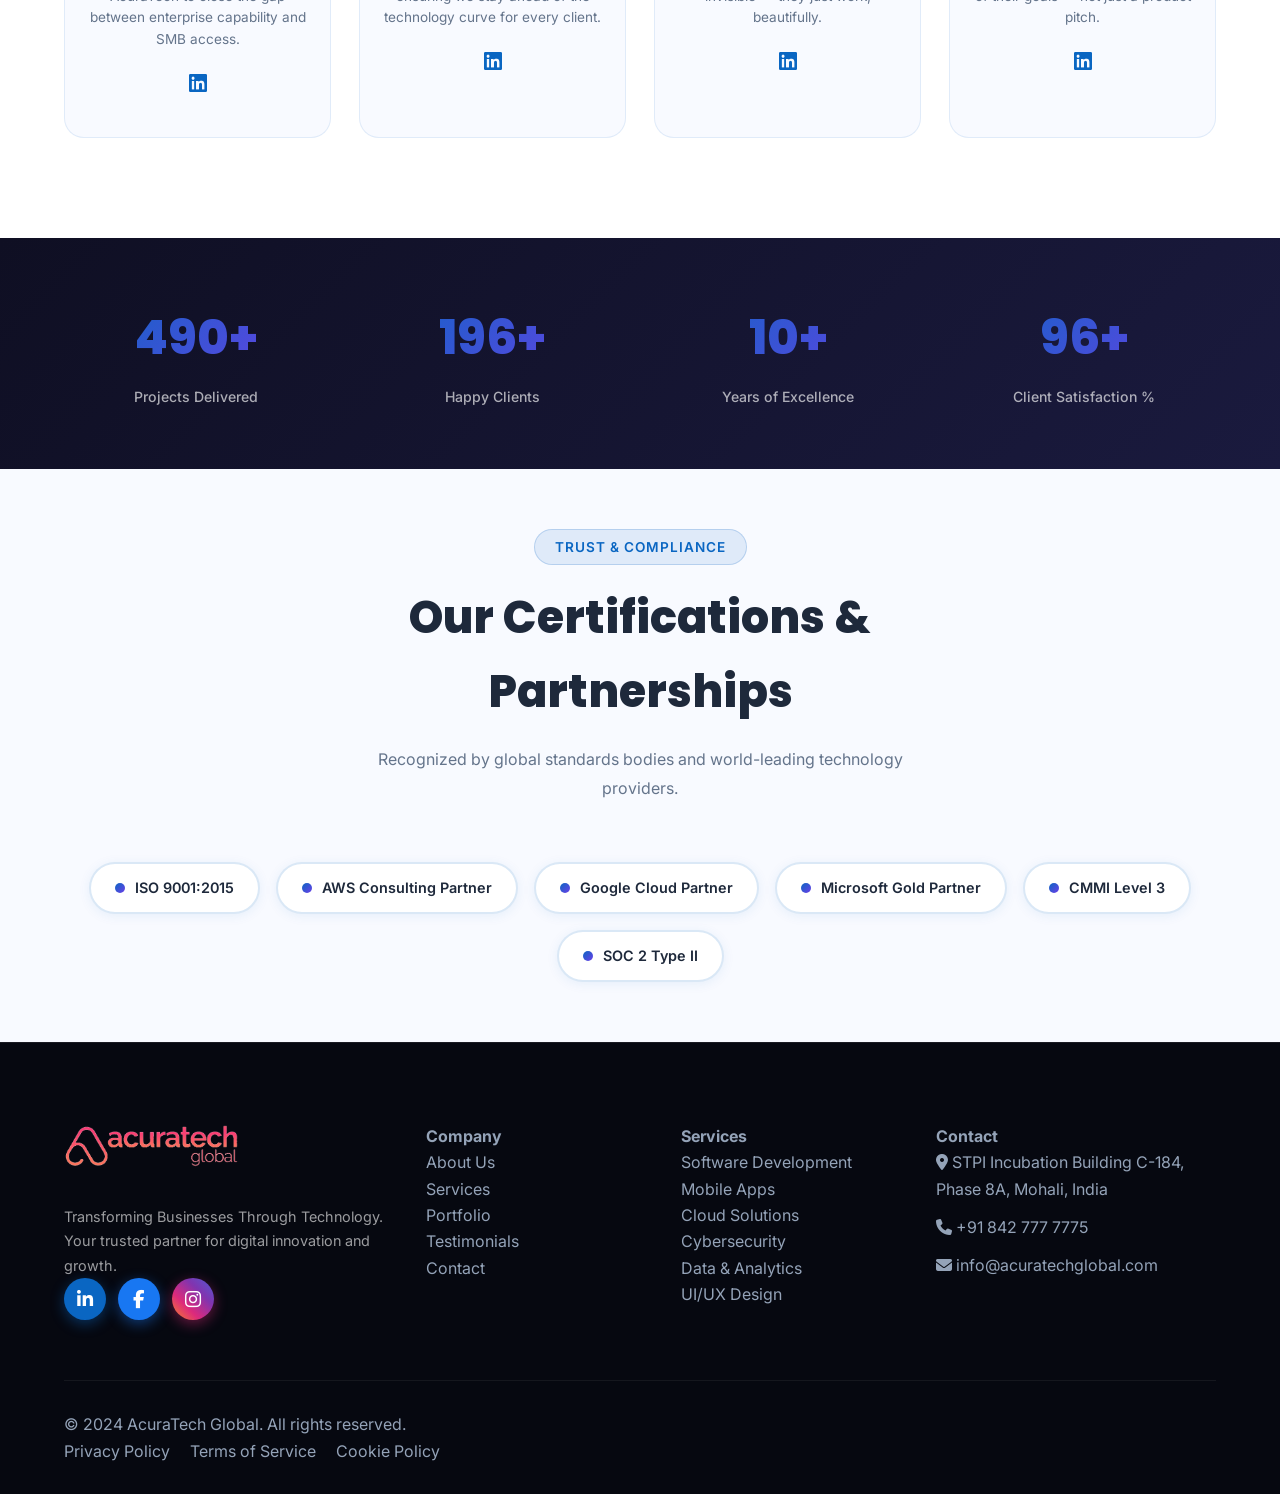
==== commit 67f5bf28: "ui fixes" ====
--- a/about.html
+++ b/about.html
@@ -302,35 +302,35 @@
 
 <!-- ═══ NAVBAR ═══ -->
 <header id="navbar" class="navbar">
-  <div class="container nav-inner">
+  <nav class="nav-container" aria-label="Main navigation">
     <a href="index.html" class="nav-logo" aria-label="AcuraTech Global – Home">
-        <img src="assets/images/logo.png" alt="AcuraTech Global" class="site-logo" width="165" height="44" />
-      </a>
-
-    <nav class="nav-links" id="nav-links">
-      <a href="index.html">Home</a>
-      <a href="about.html" class="active">About</a>
-      <a href="services.html">Services</a>
-      <a href="portfolio.html">Portfolio</a>
-      <a href="contact.html">Contact</a>
-    </nav>
-
-    <div class="nav-actions">
-      <a href="contact.html" class="nav-pill-cta">Start a Conversation <span class="nav-arrow">↗</span></a>
-      <button class="menu-btn" id="menu-btn" aria-label="Toggle menu">
-        <span></span><span></span><span></span>
-      </button>
-    </div>
+      <img src="assets/images/logo.png" alt="AcuraTech Global" class="site-logo" width="165" height="44" />
+    </a>
+    <ul class="nav-links" role="list">
+      <li><a href="index.html" class="nav-link">Home</a></li>
+      <li><a href="about.html" class="nav-link active" aria-current="page">About</a></li>
+      <li><a href="services.html" class="nav-link">Services</a></li>
+      <li><a href="portfolio.html" class="nav-link">Portfolio</a></li>
+      <li><a href="blog.html" class="nav-link">Blog</a></li>
+      <li><a href="contact.html" class="nav-link">Contact</a></li>
+    </ul>
+    <a href="contact.html" class="nav-pill-cta">Start a Conversation <span class="nav-arrow">↗</span></a>
+    <button id="menu-btn" class="hamburger" aria-label="Toggle mobile menu" aria-expanded="false" aria-controls="mobile-menu">
+      <span></span><span></span><span></span>
+    </button>
+  </nav>
+
+  <!-- Mobile menu -->
+  <div id="mobile-menu" role="navigation" aria-label="Mobile navigation">
+    <ul role="list">
+      <li><a href="index.html" class="mobile-link">Home</a></li>
+      <li><a href="about.html" class="mobile-link active">About</a></li>
+      <li><a href="services.html" class="mobile-link">Services</a></li>
+      <li><a href="portfolio.html" class="mobile-link">Portfolio</a></li>
+      <li><a href="blog.html" class="mobile-link">Blog</a></li>
+      <li><a href="contact.html" class="mobile-link">Contact</a></li>
+    </ul>
   </div>
-
-  <!-- Mobile menu -->
-  <div class="mobile-menu" id="mobile-menu">
-    <a href="index.html">Home</a>
-    <a href="about.html" class="active">About</a>
-    <a href="services.html">Services</a>
-    <a href="index.html#portfolio">Portfolio</a>
-    <a href="contact.html">Contact</a>
-    </div>
 </header>
 
 <main>
